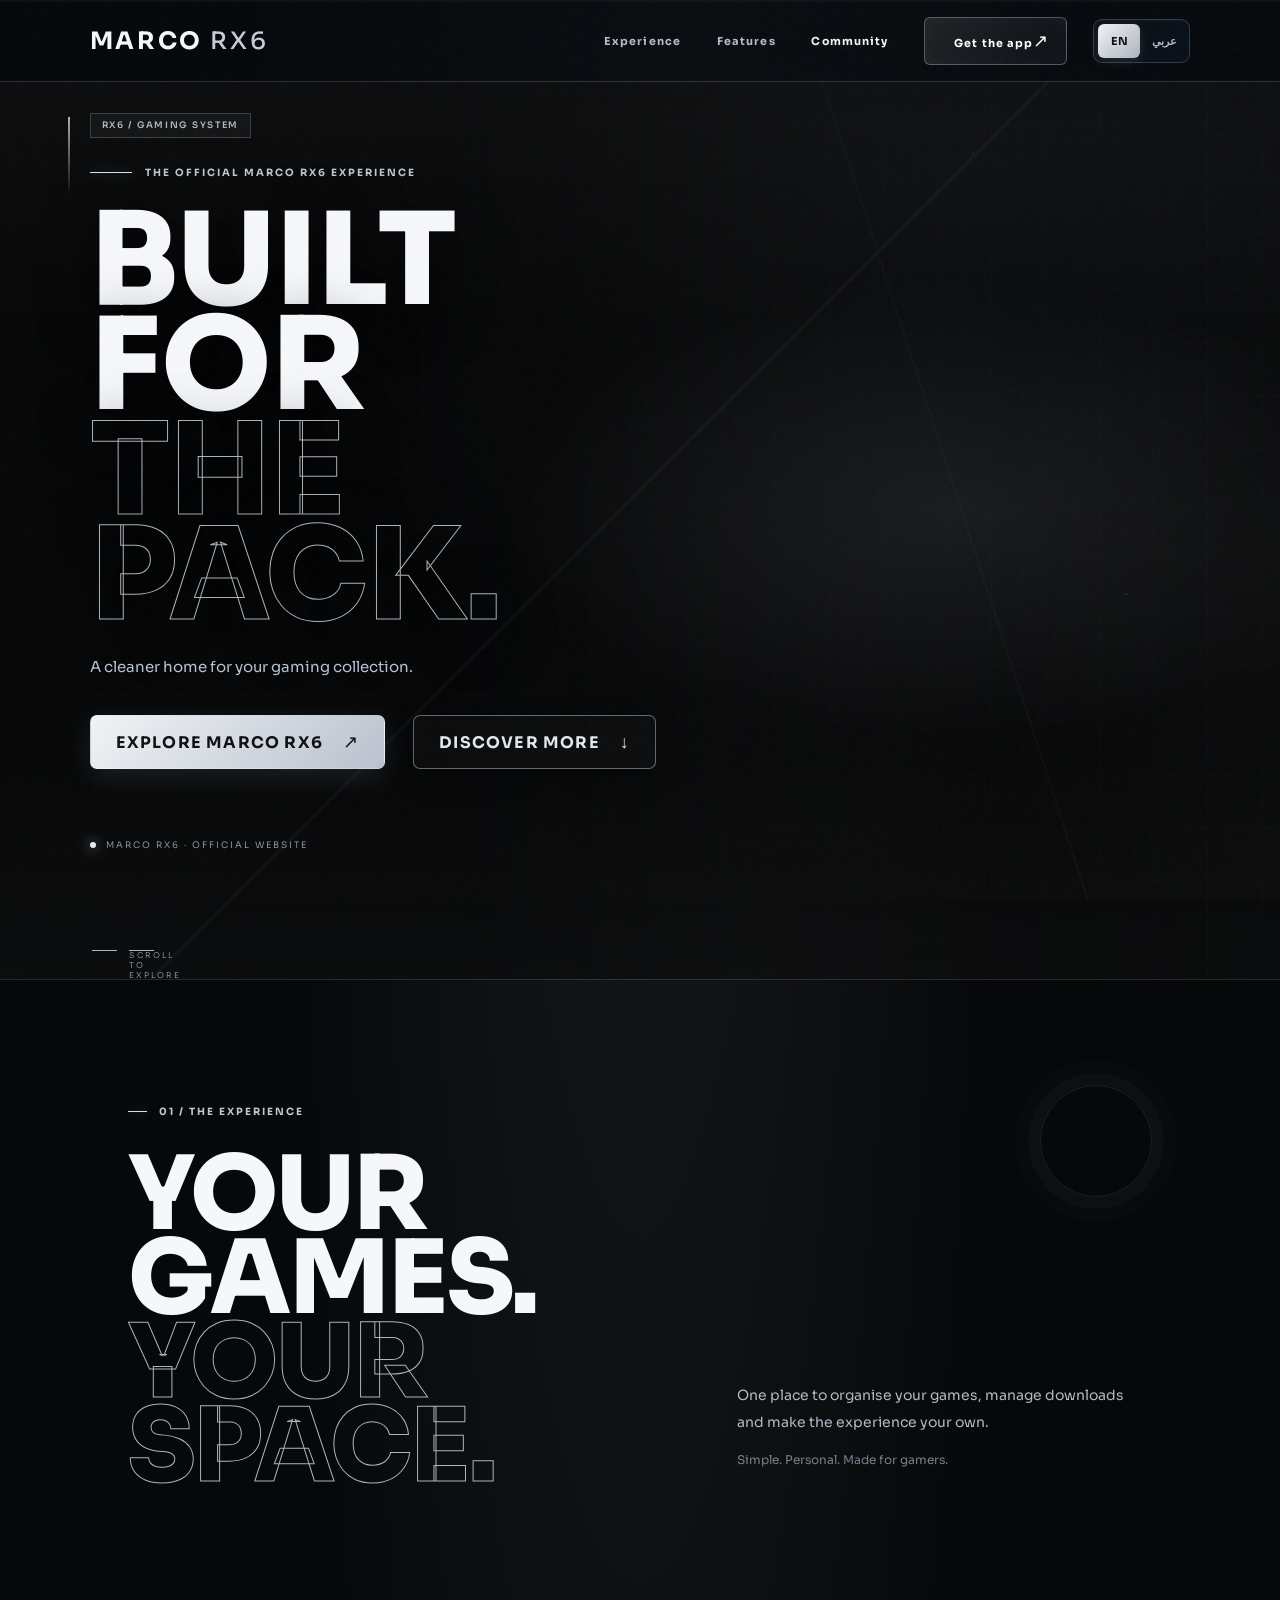
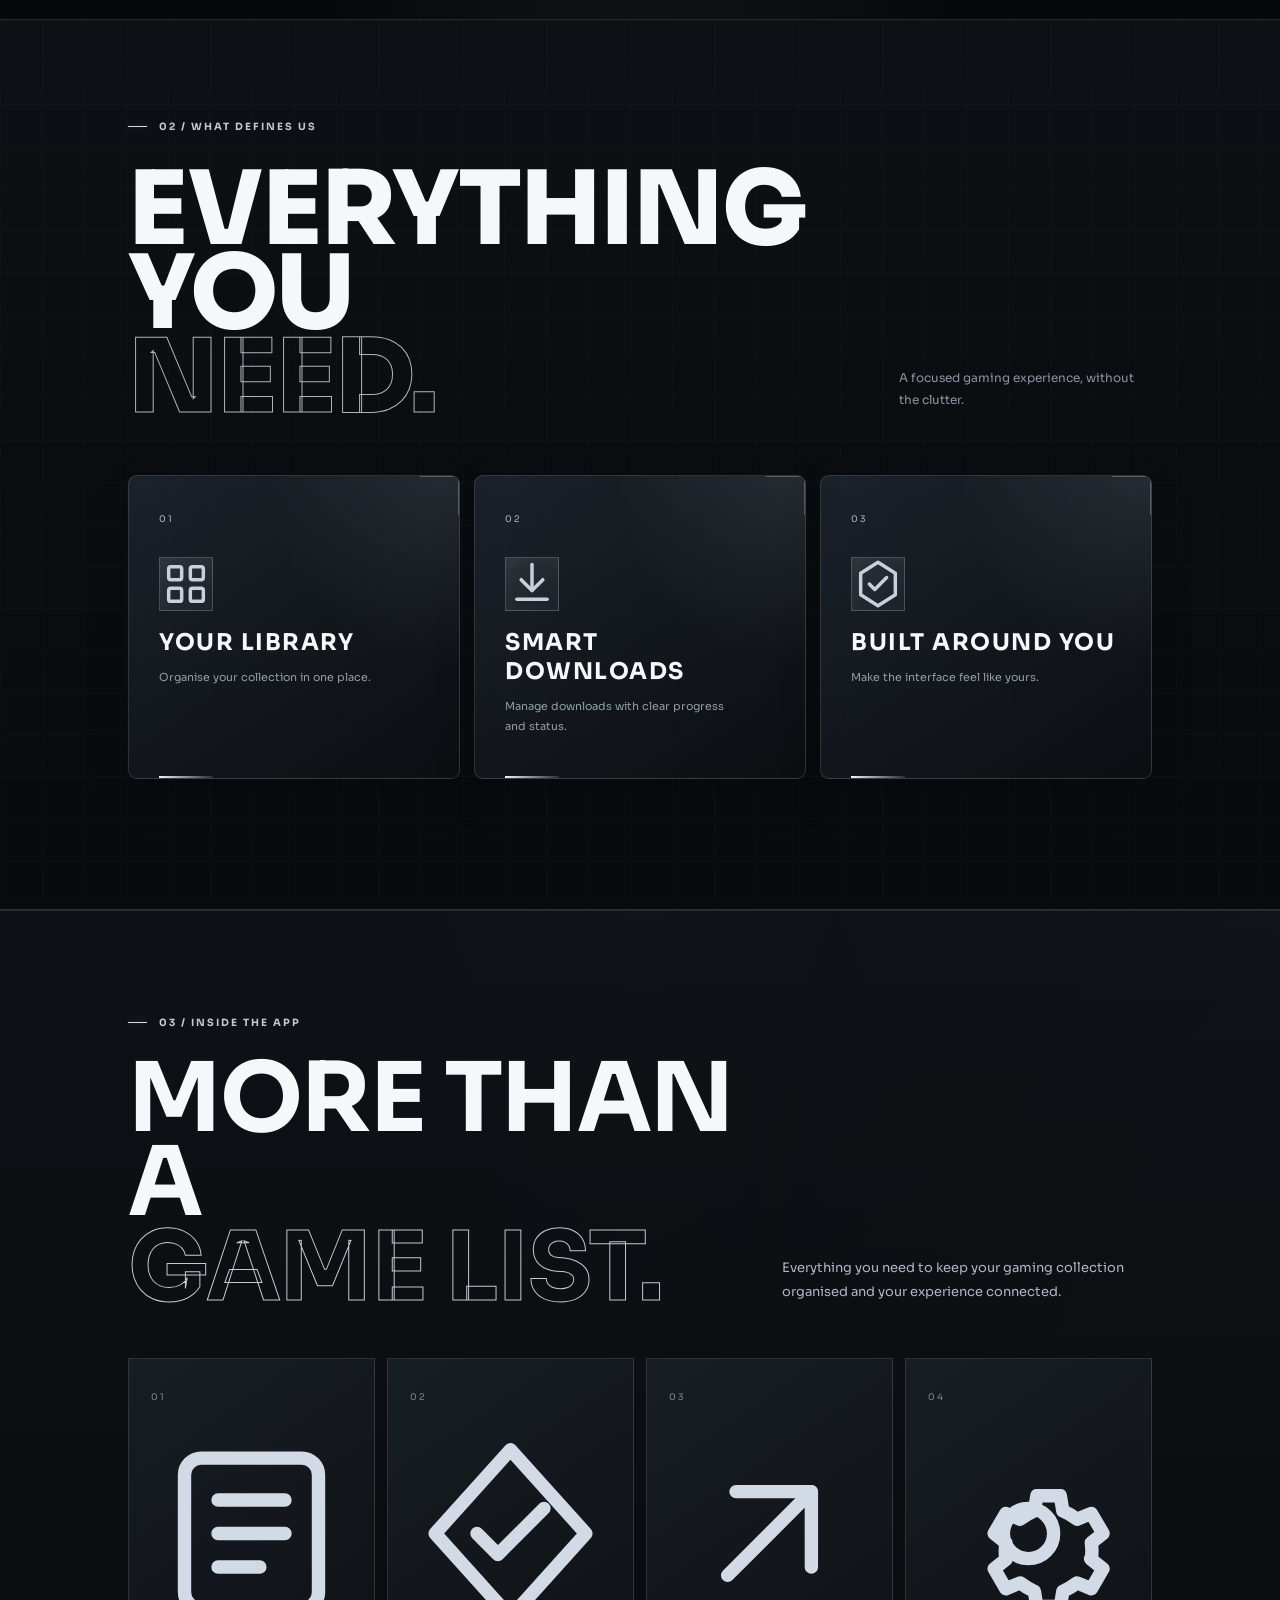
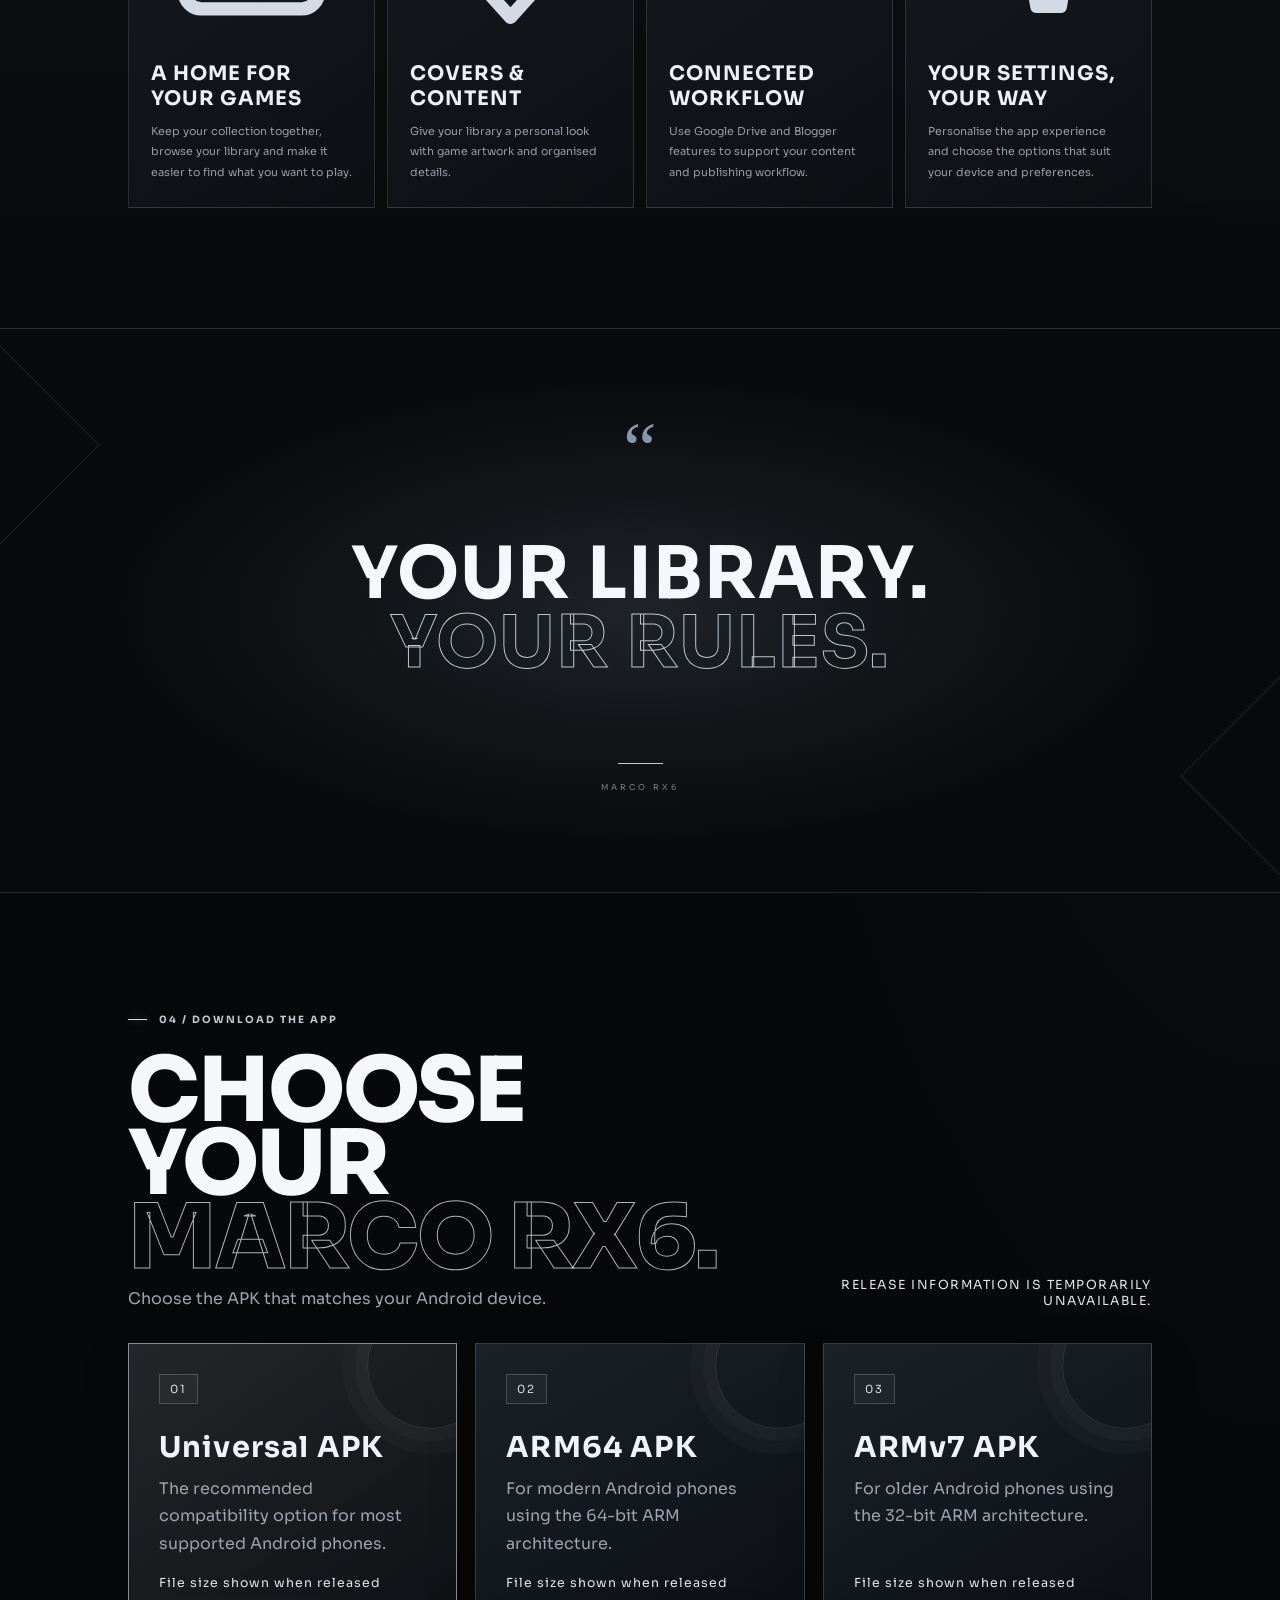
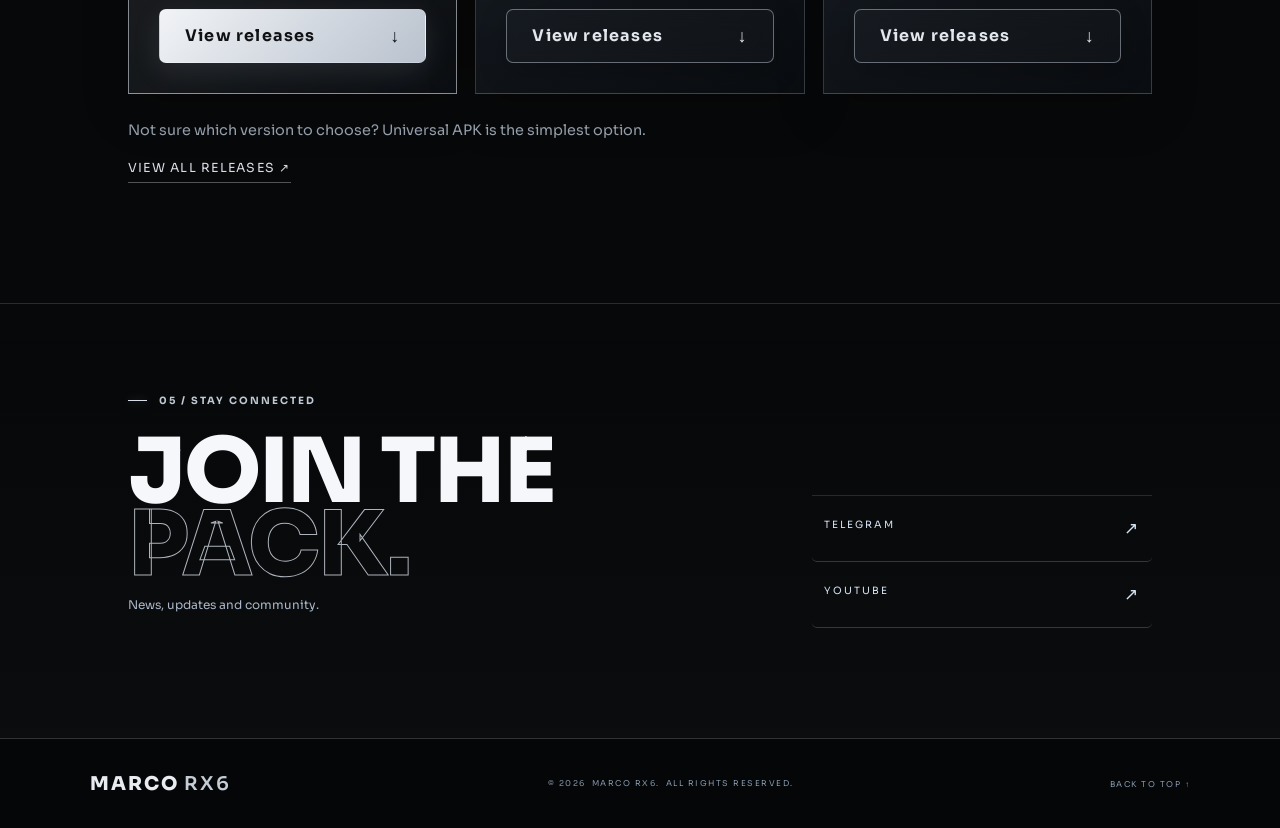
==== index.html @ cd7b0d6e "Replace decorative glyphs with consistent SVG icons and refresh language script" ====
<!doctype html>
<html lang="en" dir="ltr">
<head>
  <meta charset="utf-8">
  <meta name="viewport" content="width=device-width, initial-scale=1">
  <meta name="theme-color" content="#080b10">
  <meta name="description" content="MARCO RX6 — a gaming library experience built for the pack. Discover the platform, follow updates and join our community.">
  <meta property="og:title" content="MARCO RX6 — Built for the Pack">
  <meta property="og:description" content="A new gaming library experience. Stay close to the next release.">
  <meta property="og:type" content="website">
  <title>MARCO RX6 — Built for the Pack</title>
  <link rel="preconnect" href="https://fonts.googleapis.com">
  <link rel="preconnect" href="https://fonts.gstatic.com" crossorigin>
  <link href="https://fonts.googleapis.com/css2?family=IBM+Plex+Sans+Arabic:wght@400;500;600;700&family=Sora:wght@400;500;600;700;800&display=swap" rel="stylesheet">
  <link rel="stylesheet" href="styles.css?v=20261117-18">
  <script src="script.js?v=20261117-13" defer></script>
</head>
<body>
  <div class="scroll-progress" aria-hidden="true"><span id="scroll-progress-fill"></span></div>
  <div class="grain" aria-hidden="true"></div>
  <header class="site-header">
    <a class="brand" href="#home" aria-label="MARCO RX6 home">
      <span class="brand-type">MARCO <b>RX6</b></span>
    </a>
    <div class="header-actions">
      <button class="menu-toggle" type="button" aria-label="Open navigation" aria-expanded="false"><span></span><span></span></button>
      <nav class="main-nav" aria-label="Main navigation" data-i18n-aria="navLabel">
        <a href="#experience" data-i18n="navExperience">Experience</a>
        <a href="#features" data-i18n="navFeatures">Features</a>
        <a href="#community" data-i18n="navCommunity">Community</a>
        <a class="nav-cta" href="#download"><span data-i18n="navGetApp">Get the app</span><b aria-hidden="true">↗</b></a>
      </nav>
      <div class="language-switch" role="group" aria-label="Language" data-i18n-aria="languageLabel">
        <button type="button" class="language-button is-active" data-language="en" aria-pressed="true">EN</button>
        <button type="button" class="language-button" data-language="ar" aria-pressed="false">عربي</button>
      </div>
    </div>
  </header>
  <main>
    <section class="hero" id="home">
      <div class="hero-orbit orbit-one"></div><div class="hero-orbit orbit-two"></div>
      <div class="hero-copy">
        <p class="eyebrow"><span class="eyebrow-line"></span><span data-i18n="eyebrow">THE OFFICIAL MARCO RX6 EXPERIENCE</span></p>
        <h1 data-i18n="heroTitle" data-i18n-html="true">BUILT FOR<br><span>THE PACK.</span></h1>
        <p class="hero-description" data-i18n="heroDescription">A cleaner home for your gaming collection.</p>
        <div class="hero-actions">
          <a class="button button-light" href="#download"><span data-i18n="heroButton">EXPLORE MARCO RX6</span><b aria-hidden="true">↗</b></a>
          <a class="button button-outline" href="#experience"><span data-i18n="discoverButton">DISCOVER MORE</span><b aria-hidden="true">↓</b></a>
        </div>
        <div class="hero-footnote"><span class="status-dot"></span><span data-i18n="officialLabel">MARCO RX6 · OFFICIAL WEBSITE</span></div>
      </div>
      <a class="scroll-cue" href="#experience"><span></span><span data-i18n="scrollCue">SCROLL TO EXPLORE</span></a>
    </section>
    <section class="intro section-wrap" id="experience">
      <div class="section-kicker" data-i18n="experienceKicker">01 / THE EXPERIENCE</div>
      <div class="intro-grid">
        <h2 data-i18n="experienceTitle" data-i18n-html="true">YOUR GAMES.<br><span>YOUR SPACE.</span></h2>
        <div class="intro-text"><p data-i18n="experienceText">One place to organise your games, manage downloads and make the experience your own.</p><p class="muted" data-i18n="experienceSubtext">Simple. Personal. Made for gamers.</p></div>
      </div>
    </section>
    <section class="features section-wrap" id="features">
      <div class="section-heading"><div><div class="section-kicker" data-i18n="featuresKicker">02 / WHAT DEFINES US</div><h2 data-i18n="featuresTitle" data-i18n-html="true">EVERYTHING YOU<br><span>NEED.</span></h2></div><p data-i18n="featuresIntro">A focused gaming experience, without the clutter.</p></div>
      <div class="feature-grid">
        <article class="feature-card"><span class="feature-number">01</span><div class="feature-icon"><svg viewBox="0 0 24 24" aria-hidden="true" focusable="false" class="site-icon" fill="none" stroke="currentColor" stroke-width="1.6" stroke-linecap="round" stroke-linejoin="round"><rect x="4" y="4" width="6" height="6" rx="1"/><rect x="14" y="4" width="6" height="6" rx="1"/><rect x="4" y="14" width="6" height="6" rx="1"/><rect x="14" y="14" width="6" height="6" rx="1"/></svg></div><h3 data-i18n="featureLibraryTitle">YOUR LIBRARY</h3><p data-i18n="featureLibraryText">Organise your collection in one place.</p><span class="card-rule"></span></article>
        <article class="feature-card"><span class="feature-number">02</span><div class="feature-icon"><svg viewBox="0 0 24 24" aria-hidden="true" focusable="false" class="site-icon" fill="none" stroke="currentColor" stroke-width="1.6" stroke-linecap="round" stroke-linejoin="round"><path d="M12 3v12"/><path d="m7 10 5 5 5-5"/><path d="M5 19h14"/></svg></div><h3 data-i18n="featureDownloadsTitle">SMART DOWNLOADS</h3><p data-i18n="featureDownloadsText">Manage downloads with clear progress and status.</p><span class="card-rule"></span></article>
        <article class="feature-card"><span class="feature-number">03</span><div class="feature-icon"><svg viewBox="0 0 24 24" aria-hidden="true" focusable="false" class="site-icon" fill="none" stroke="currentColor" stroke-width="1.6" stroke-linecap="round" stroke-linejoin="round"><path d="M12 2 20 7v10l-8 5-8-5V7l8-5Z"/><path d="m8 12 2.5 2.5L16 9"/></svg></div><h3 data-i18n="featurePersonalTitle">BUILT AROUND YOU</h3><p data-i18n="featurePersonalText">Make the interface feel like yours.</p><span class="card-rule"></span></article>
      </div>
    </section>
    <section class="details section-wrap" id="details">
      <div class="section-kicker" data-i18n="detailsKicker">03 / INSIDE THE APP</div>
      <div class="details-heading">
        <h2 data-i18n="detailsTitle" data-i18n-html="true">MORE THAN A<br><span>GAME LIST.</span></h2>
        <p data-i18n="detailsIntro">Everything you need to keep your gaming collection organised and your experience connected.</p>
      </div>
      <div class="details-grid">
        <article class="detail-card"><span class="detail-index">01</span><div class="detail-symbol"><svg viewBox="0 0 24 24" aria-hidden="true" focusable="false" class="site-icon" fill="none" stroke="currentColor" stroke-width="1.6" stroke-linecap="round" stroke-linejoin="round"><rect x="4" y="3" width="16" height="18" rx="2"/><path d="M8 8h8M8 12h8M8 16h5"/></svg></div><h3 data-i18n="detailLibraryTitle">A HOME FOR YOUR GAMES</h3><p data-i18n="detailLibraryText">Keep your collection together, browse your library and make it easier to find what you want to play.</p></article>
        <article class="detail-card"><span class="detail-index">02</span><div class="detail-symbol"><svg viewBox="0 0 24 24" aria-hidden="true" focusable="false" class="site-icon" fill="none" stroke="currentColor" stroke-width="1.6" stroke-linecap="round" stroke-linejoin="round"><path d="m12 2 9 10-9 10L3 12 12 2Z"/><path d="m8 12 2.5 2.5L16 9"/></svg></div><h3 data-i18n="detailCoversTitle">COVERS &amp; CONTENT</h3><p data-i18n="detailCoversText">Give your library a personal look with game artwork and organised details.</p></article>
        <article class="detail-card"><span class="detail-index">03</span><div class="detail-symbol"><svg viewBox="0 0 24 24" aria-hidden="true" focusable="false" class="site-icon" fill="none" stroke="currentColor" stroke-width="1.6" stroke-linecap="round" stroke-linejoin="round"><path d="M7 17 17 7"/><path d="M8 7h9v9"/></svg></div><h3 data-i18n="detailConnectTitle">CONNECTED WORKFLOW</h3><p data-i18n="detailConnectText">Use Google Drive and Blogger features to support your content and publishing workflow.</p></article>
        <article class="detail-card"><span class="detail-index">04</span><div class="detail-symbol"><svg viewBox="0 0 24 24" aria-hidden="true" focusable="false" class="site-icon" fill="none" stroke="currentColor" stroke-width="1.6" stroke-linecap="round" stroke-linejoin="round"><circle cx="12" cy="12" r="3"/><path d="m19.4 15 .1.1 1.4 1.1-1.4 2.4-1.7-.7a8 8 0 0 1-1.7 1l-.3 1.8h-2.8l-.3-1.8a8 8 0 0 1-1.7-1l-1.7.7-1.4-2.4 1.4-1.1a7 7 0 0 1 0-2l-1.4-1.1 1.4-2.4 1.7.7a8 8 0 0 1 1.7-1l.3-1.8h2.8l.3 1.8a8 8 0 0 1 1.7 1l1.7-.7 1.4 2.4-1.4 1.1a7 7 0 0 1 0 2Z"/></svg></div><h3 data-i18n="detailControlTitle">YOUR SETTINGS, YOUR WAY</h3><p data-i18n="detailControlText">Personalise the app experience and choose the options that suit your device and preferences.</p></article>
      </div>
    </section>
    <section class="manifesto">
      <div class="manifesto-mark">“</div><p data-i18n="manifesto" data-i18n-html="true">YOUR LIBRARY.<br><span>YOUR RULES.</span></p><div class="manifesto-line"></div><span class="manifesto-label">MARCO RX6</span>
    </section>
    <section class="download section-wrap" id="download">
      <div class="section-kicker" data-i18n="downloadKicker">03 / GET THE APP</div>
      <div class="download-heading">
        <div><h2 data-i18n="downloadTitle" data-i18n-html="true">CHOOSE YOUR<br><span>MARCO RX6.</span></h2>
        <p data-i18n="downloadText">Choose the APK that matches your Android device.</p></div>
        <div class="download-release-meta" id="release-meta" aria-live="polite" data-i18n="downloadLoading">Checking the latest release…</div>
      </div>
      <div class="download-grid" id="download-options" aria-live="polite">
        <article class="download-card"><span class="download-card-tag">01</span><h3>Universal APK</h3><p data-i18n="universalDescription">The recommended compatibility option for most supported Android phones.</p><span class="download-size" data-i18n="downloadLoading">Loading…</span><a class="button button-light download-link is-disabled" href="#download" aria-disabled="true"><span data-i18n="downloadUnavailable">Preparing download</span><b>↓</b></a></article>
        <article class="download-card"><span class="download-card-tag">02</span><h3>ARM64 APK</h3><p data-i18n="arm64Description">For modern Android phones using the 64-bit ARM architecture.</p><span class="download-size" data-i18n="downloadLoading">Loading…</span><a class="button button-outline download-link is-disabled" href="#download" aria-disabled="true"><span data-i18n="downloadUnavailable">Preparing download</span><b>↓</b></a></article>
        <article class="download-card"><span class="download-card-tag">03</span><h3>ARMv7 APK</h3><p data-i18n="arm32Description">For older Android phones using the 32-bit ARM architecture.</p><span class="download-size" data-i18n="downloadLoading">Loading…</span><a class="button button-outline download-link is-disabled" href="#download" aria-disabled="true"><span data-i18n="downloadUnavailable">Preparing download</span><b>↓</b></a></article>
      </div>
      <p class="download-help" data-i18n="downloadHelp">Not sure which version to choose? Universal APK is the simplest option.</p>
      <a class="download-release-link" id="release-page-link" href="https://github.com/XPANGWAN/Marco-RX6/releases" target="_blank" rel="noopener noreferrer" data-i18n="allReleases">View all releases ↗</a>
    </section>
    <section class="community section-wrap" id="community">
      <div class="section-kicker" data-i18n="communityKicker">04 / STAY CONNECTED</div>
      <div class="community-row"><div><h2 data-i18n="communityTitle" data-i18n-html="true">JOIN THE<br><span>PACK.</span></h2><p data-i18n="communityText">News, updates and community.</p></div><div class="social-links"><a href="https://t.me/MARCO_RX1" target="_blank" rel="noopener noreferrer"><span data-i18n="telegram">TELEGRAM</span><b>↗</b></a><a href="https://youtube.com/@marco_rx7?si=udXm_y-QFIZIzZ6a" target="_blank" rel="noopener noreferrer"><span data-i18n="youtube">YOUTUBE</span><b>↗</b></a></div></div>
    </section>
  </main>
  <footer class="site-footer"><a class="footer-wordmark" href="#home" aria-label="MARCO RX6">MARCO <b>RX6</b></a><span class="footer-copyright"><bdi class="footer-year">© <span id="year"></span></bdi><bdi class="footer-copyright-brand">MARCO RX6.</bdi><span class="footer-rights" data-i18n="rights">ALL RIGHTS RESERVED.</span></span><a href="#home" class="back-top" data-i18n="backTop">BACK TO TOP ↑</a></footer>
  <a class="floating-top" href="#home" aria-label="Back to top" data-i18n-aria="backTopLabel"><span aria-hidden="true">↑</span></a>
</body>
</html>
---- styles.css ----
:root{--bg:#090a0c;--panel:#101318;--panel2:#151a20;--silver:#d9dee6;--muted:#929ba7;--line:rgba(205,214,226,.16);--white:#f4f6f8;--blue:#a9c5e8}*{box-sizing:border-box}html{scroll-behavior:smooth;scroll-padding-top:88px}body{margin:0;background:var(--bg);color:var(--white);font-family:"DM Sans",Arial,sans-serif;overflow-x:hidden}body:before{content:"";position:fixed;inset:0;pointer-events:none;background:radial-gradient(ellipse at 75% 18%,rgba(115,139,168,.11),transparent 36%),linear-gradient(115deg,transparent 60%,rgba(255,255,255,.018));z-index:-1}.grain{position:fixed;inset:0;z-index:10;pointer-events:none;opacity:.035;background-image:url("data:image/svg+xml,%3Csvg viewBox='0 0 180 180' xmlns='http://www.w3.org/2000/svg'%3E%3Cfilter id='n'%3E%3CfeTurbulence type='fractalNoise' baseFrequency='.9' numOctaves='3' stitchTiles='stitch'/%3E%3C/filter%3E%3Crect width='100%25' height='100%25' filter='url(%23n)' opacity='.5'/%3E%3C/svg%3E")}.site-header{height:86px;padding:0 7.2%;display:flex;align-items:center;justify-content:space-between;border-bottom:1px solid var(--line);position:relative;z-index:20;background:rgba(9,10,12,.82);backdrop-filter:blur(18px)}.brand{display:flex;align-items:center;gap:12px;color:var(--white);text-decoration:none}.brand-mark{width:34px;height:38px;display:grid;place-items:center}.brand-mark svg{width:100%;height:100%;fill:none;stroke:#dce2eb;stroke-width:2.4;stroke-linejoin:round;stroke-linecap:round}.brand-type{font-family:"Barlow Condensed",sans-serif;font-size:24px;font-weight:700;letter-spacing:2px}.brand-type b{color:#8e9baa;font-weight:500}.main-nav{display:flex;align-items:center;gap:38px}.main-nav a,.text-link{font-size:10px;font-weight:700;letter-spacing:1.5px;text-decoration:none;color:#b5bdc8;transition:color .2s}.main-nav a:hover,.text-link:hover{color:white}.main-nav .nav-cta{padding:13px 17px;border:1px solid #697583;color:white}.nav-cta span{padding-left:12px}.menu-toggle{display:none;background:none;border:0}.hero{min-height:690px;height:calc(100svh - 86px);max-height:900px;position:relative;display:flex;align-items:center;padding:55px 7.2%;overflow:hidden;border-bottom:1px solid var(--line)}.hero:after{content:"";position:absolute;inset:0;background:linear-gradient(90deg,#090a0c 0%,rgba(9,10,12,.95) 37%,rgba(9,10,12,.1) 100%);pointer-events:none}.hero-copy{position:relative;z-index:3;width:57%;max-width:700px}.eyebrow,.section-kicker{font-size:10px;letter-spacing:2.7px;font-weight:700;color:#aab4c1}.eyebrow{display:flex;align-items:center;gap:13px}.eyebrow-line{width:30px;height:1px;background:#d7dee8}.hero h1,.intro h2,.section-heading h2,.download h2,.community h2{font-family:"Barlow Condensed",Impact,sans-serif;font-size:clamp(76px,10.5vw,150px);line-height:.82;letter-spacing:-2px;margin:30px 0 24px;font-weight:800}.hero h1 span,.intro h2 span,.section-heading h2 span,.download h2 span,.community h2 span{color:transparent;-webkit-text-stroke:1px #c2cad5}.hero-description{color:#aeb6c1;font-size:14px;line-height:1.9}.hero-actions{display:flex;align-items:center;gap:28px;margin-top:34px}.button{min-height:50px;padding:0 22px;display:inline-flex;align-items:center;gap:24px;text-decoration:none;font-size:10px;letter-spacing:1.4px;font-weight:700;transition:transform .2s,background .2s}.button:hover{transform:translateY(-3px)}.button-light{background:#e6eaf0;color:#101318}.button-light:hover{background:white}.button span{font-size:16px}.text-link{font-size:9px}.text-link span{padding-left:8px}.hero-footnote{margin-top:70px;font-size:9px;letter-spacing:2px;color:#87919e;display:flex;align-items:center;gap:10px}.status-dot{width:6px;height:6px;border-radius:50%;background:#9db8d8;box-shadow:0 0 12px #9db8d8;display:inline-block}.wolf-stage{position:absolute;right:3%;top:50%;transform:translateY(-50%);width:min(53vw,690px);height:85%;display:grid;place-items:center;z-index:2}.wolf-ring{position:absolute;width:74%;aspect-ratio:1;border:1px solid rgba(194,207,225,.16);border-radius:50%;box-shadow:0 0 90px rgba(122,151,184,.09),inset 0 0 80px rgba(122,151,184,.04)}.wolf-ring:before,.wolf-ring:after{content:"";position:absolute;border:1px solid rgba(194,207,225,.1);border-radius:50%;inset:9%}.wolf-ring:after{inset:-8%;border-style:dashed;opacity:.45}.wolf-art{width:80%;height:95%;filter:drop-shadow(0 24px 42px rgba(0,0,0,.65));animation:float 7s ease-in-out infinite}.wolf-caption{position:absolute;bottom:2%;font-size:8px;letter-spacing:3px;color:#8894a3}.wolf-caption i{font-style:normal;color:#dce2eb;padding:0 8px}.scroll-cue{position:absolute;z-index:4;bottom:28px;left:7.2%;font-size:8px;letter-spacing:2px;color:#7f8995;text-decoration:none;display:flex;align-items:center;gap:12px}.scroll-cue span{width:25px;height:1px;background:#aeb8c5}.section-wrap{padding-left:10%;padding-right:10%}.intro{padding-top:125px;padding-bottom:130px}.intro-grid{display:grid;grid-template-columns:1.1fr .9fr;gap:10%;align-items:end}.intro h2,.section-heading h2,.download h2,.community h2{font-size:clamp(60px,8vw,105px);margin:35px 0 0}.intro-text{max-width:430px;padding-bottom:5px}.intro-text p,.download-panel>p,.community-row>div>p{font-size:14px;line-height:1.9;color:#b1bac5}.intro-text .muted{color:#77818e;font-size:12px}.features{padding-top:100px;padding-bottom:130px;background:linear-gradient(180deg,#0d1014,#0a0c0f);border-top:1px solid var(--line);border-bottom:1px solid var(--line)}.section-heading{display:flex;justify-content:space-between;align-items:end;margin-bottom:55px}.section-heading>p{font-size:12px;line-height:1.9;color:#8994a2;margin-bottom:8px}.feature-grid{display:grid;grid-template-columns:repeat(3,1fr);gap:14px}.feature-card{position:relative;min-height:270px;padding:30px;background:linear-gradient(145deg,rgba(31,38,47,.72),rgba(15,18,23,.65));border:1px solid var(--line);transition:transform .25s,border-color .25s}.feature-card:hover{transform:translateY(-6px);border-color:rgba(205,218,235,.42)}.feature-number{font-size:9px;letter-spacing:2px;color:#768291}.feature-icon{font-size:27px;color:#c7d0dc;margin-top:30px}.feature-card h3{font-family:"Barlow Condensed",sans-serif;font-size:23px;letter-spacing:1.5px;margin:17px 0 8px}.feature-card p{font-size:11px;line-height:1.8;color:#929daa;max-width:240px}.card-rule{position:absolute;bottom:0;left:30px;width:38px;height:2px;background:#aab8c9}.manifesto{min-height:440px;padding:100px 20px;display:flex;flex-direction:column;align-items:center;justify-content:center;text-align:center;background:radial-gradient(ellipse at center,rgba(116,137,162,.12),transparent 58%),#090a0c;border-bottom:1px solid var(--line)}.manifesto-mark{font-family:Georgia,serif;font-size:75px;line-height:.5;color:#8796a8}.manifesto p{font-family:"Barlow Condensed",sans-serif;font-size:clamp(37px,6vw,72px);line-height:.96;letter-spacing:1px;font-weight:700}.manifesto p span{color:transparent;-webkit-text-stroke:1px #bdc7d4}.manifesto-line{width:45px;height:1px;background:#aeb9c7;margin:14px 0 18px}.manifesto-label{font-size:8px;letter-spacing:3px;color:#788493}.download{padding-top:120px;padding-bottom:120px}.download-panel{position:relative;overflow:hidden;padding:75px 8%;border:1px solid rgba(206,218,233,.2);background:radial-gradient(ellipse at 92% 45%,rgba(135,157,184,.17),transparent 38%),linear-gradient(120deg,#151a20,#0c0f13)}.download-wolf{position:absolute;right:7%;top:50px;font-family:"Barlow Condensed",sans-serif;font-size:clamp(45px,8vw,100px);font-weight:800;letter-spacing:5px;color:rgba(226,232,240,.055);pointer-events:none}.download-wolf span{color:rgba(226,232,240,.12)}.download h2{font-size:clamp(55px,7vw,90px);margin:28px 0 20px}.download-panel>p{max-width:460px;margin-bottom:26px}.download-note{margin-top:24px;font-size:8px;letter-spacing:2px;color:#8793a1;display:flex;align-items:center;gap:10px}.community{padding-top:80px;padding-bottom:100px;border-top:1px solid var(--line)}.community-row{display:flex;justify-content:space-between;align-items:end}.community h2{font-size:clamp(60px,8vw,100px);margin:28px 0 12px}.community-row>div>p{font-size:12px}.social-links{width:min(340px,40%);border-top:1px solid var(--line)}.social-links a{display:flex;justify-content:space-between;padding:20px 2px;border-bottom:1px solid var(--line);color:#c8d0db;text-decoration:none;font-size:10px;letter-spacing:2px;transition:padding .2s,color .2s}.social-links a:hover{padding-left:12px;color:white}.social-links b{font-size:17px;font-weight:400}.site-footer{min-height:90px;border-top:1px solid var(--line);padding:20px 7.2%;display:flex;align-items:center;justify-content:space-between;gap:20px}.footer-brand .brand-mark{width:27px;height:30px}.footer-brand .brand-type{font-size:19px}.site-footer>span,.back-top{font-size:8px;letter-spacing:1.5px;color:#798492}.back-top{text-decoration:none}.reveal{opacity:0;transform:translateY(22px);transition:opacity .7s,transform .7s}.reveal.visible{opacity:1;transform:none}@keyframes float{0%,100%{transform:translateY(0)}50%{transform:translateY(-13px)}}@media(max-width:850px){.site-header{height:72px;padding:0 6%}.main-nav{gap:19px}.main-nav a{font-size:9px}.hero{height:auto;min-height:760px;padding:90px 7% 75px;align-items:flex-start}.hero-copy{width:100%;max-width:600px}.hero h1{font-size:clamp(78px,15vw,125px)}.wolf-stage{width:70vw;height:55%;right:-5%;top:58%;opacity:.45}.hero:after{background:linear-gradient(90deg,#090a0c 0%,rgba(9,10,12,.9) 52%,rgba(9,10,12,.28))}.hero-footnote{margin-top:55px}.section-wrap{padding-left:7%;padding-right:7%}.intro-grid{gap:5%}.feature-card{padding:23px;min-height:290px}.feature-card p{font-size:10px}}@media(max-width:600px){.site-header{height:68px}.brand-type{font-size:21px}.menu-toggle{display:flex;flex-direction:column;gap:6px;padding:12px}.menu-toggle span{width:23px;height:1px;background:#e3e8ef;transition:transform .2s}.main-nav{display:none;position:absolute;top:68px;left:0;right:0;padding:22px 7% 28px;background:rgba(10,12,15,.98);border-bottom:1px solid var(--line);flex-direction:column;align-items:stretch;gap:0}.main-nav.open{display:flex}.main-nav a{padding:15px 0;border-bottom:1px solid var(--line);font-size:10px}.main-nav .nav-cta{margin-top:12px;padding:15px}.hero{min-height:720px;padding-top:82px}.hero-copy{z-index:4}.eyebrow{font-size:8px;letter-spacing:2px}.hero h1{font-size:clamp(73px,19vw,112px);margin-top:28px}.hero-description{font-size:12px}.hero-actions{align-items:flex-start;flex-direction:column;gap:22px}.button{min-height:48px}.wolf-stage{width:100vw;height:48%;right:-19%;top:67%;opacity:.32}.wolf-caption{display:none}.hero-footnote{margin-top:48px;font-size:8px}.scroll-cue{bottom:20px}.intro{padding-top:85px;padding-bottom:90px}.intro-grid{grid-template-columns:1fr;gap:28px}.intro h2,.section-heading h2{font-size:clamp(57px,15vw,82px)}.intro-text p{font-size:12px}.features{padding-top:80px;padding-bottom:85px}.section-heading{display:block;margin-bottom:35px}.section-heading>p{margin-top:20px}.feature-grid{grid-template-columns:1fr;gap:10px}.feature-card{min-height:225px;padding:25px}.feature-icon{margin-top:20px}.feature-card p{font-size:11px}.manifesto{min-height:360px}.manifesto p{font-size:clamp(37px,10vw,54px)}.download{padding-top:80px;padding-bottom:80px}.download-panel{padding:48px 7%}.download-wolf{top:25px;right:5%;font-size:50px}.download h2{font-size:clamp(51px,13vw,72px)}.download-panel>p{font-size:12px}.community{padding-top:65px;padding-bottom:75px}.community-row{display:block}.community h2{font-size:clamp(60px,16vw,84px)}.social-links{width:100%;margin-top:35px}.site-footer{padding:25px 7%;flex-wrap:wrap}.site-footer>span{order:3;width:100%;font-size:7px}.back-top{font-size:7px}}@media(prefers-reduced-motion:reduce){*,*:before,*:after{scroll-behavior:auto!important;animation-duration:.01ms!important;animation-iteration-count:1!important;transition-duration:.01ms!important}}

/* Minimal bilingual controls and Arabic layout */
.header-actions{display:flex;align-items:center;gap:22px}
.language-switch{display:flex;align-items:center;gap:4px;padding:4px;border:1px solid var(--line);background:rgba(255,255,255,.025)}
.language-button{min-width:34px;height:29px;padding:0 8px;border:0;background:transparent;color:#9da8b6;font:700 10px "DM Sans",Arial,sans-serif;cursor:pointer;transition:background .2s,color .2s}
.language-button.is-active{background:#e6eaf0;color:#101318}
html[lang="ar"] body{font-family:"Noto Sans Arabic","Noto Naskh Arabic","DM Sans",Arial,sans-serif}
html[lang="ar"] .brand-type,html[lang="ar"] .hero h1,html[lang="ar"] .community h2{font-family:"Noto Sans Arabic","Noto Naskh Arabic",sans-serif;letter-spacing:0}
html[dir="rtl"] .hero-copy{text-align:right}
html[dir="rtl"] .eyebrow,html[dir="rtl"] .hero-footnote{flex-direction:row-reverse}
html[dir="rtl"] .hero-actions{flex-direction:row-reverse;justify-content:flex-start}
html[dir="rtl"] .wolf-stage{right:auto;left:3%}
html[dir="rtl"] .hero:after{background:linear-gradient(270deg,#090a0c 0%,rgba(9,10,12,.95) 37%,rgba(9,10,12,.1) 100%)}
html[dir="rtl"] .community-row{flex-direction:row-reverse;text-align:right}
html[dir="rtl"] .social-links a{flex-direction:row-reverse}
html[dir="rtl"] .site-footer{direction:rtl}
html[dir="rtl"] .back-top{text-align:left}
@media(max-width:850px){.header-actions{gap:12px}}
@media(max-width:600px){
  .header-actions{gap:8px}
  .language-switch{margin-inline-start:4px}
  html[dir="rtl"] .hero-actions{align-items:flex-start;flex-direction:column}
  html[dir="rtl"] .wolf-stage{right:auto;left:-19%}
  html[dir="rtl"] .community-row{text-align:right}
}

@media(max-width:600px){
  .main-nav{display:flex;position:static;padding:0;background:transparent;border:0;flex-direction:row;align-items:center;gap:8px}
  .main-nav a{display:none;padding:7px 0;border:0;font-size:8px}
  .main-nav .nav-cta{display:inline-flex;margin:0;padding:9px 10px;font-size:8px;white-space:nowrap}
  .header-actions{gap:7px}
  .language-switch{margin:0}
  .language-button{min-width:27px;height:27px;padding:0 6px}
}


/* MARCO RX6 — polished responsive visual system */
:root{
  --bg:#080b10;--panel:#101722;--panel2:#151f2c;--silver:#e4eaf2;
  --muted:#9ba9bb;--line:rgba(190,207,229,.15);--white:#f5f7fb;
  --blue:#8db9ed;--blue-bright:#b9d7ff;
}
body{background:radial-gradient(ellipse at 78% 28%,rgba(45,91,145,.18),transparent 38%),#080b10;color:var(--white)}
.site-header{height:78px;padding-inline:clamp(20px,7vw,110px);border-color:var(--line);background:rgba(7,10,15,.78)}
.brand-mark svg{stroke:var(--blue-bright)}
.brand-type b{color:var(--blue)}
.header-actions{display:flex;align-items:center;gap:26px}
.main-nav{gap:clamp(15px,2.8vw,38px)}
.main-nav a{font-size:11px;letter-spacing:1.1px}
.main-nav .nav-cta{border:1px solid rgba(141,185,237,.5);background:rgba(92,145,207,.08);padding:12px 17px}
.language-switch{display:flex;gap:3px;padding:4px;border:1px solid var(--line);border-radius:999px;background:rgba(255,255,255,.035)}
.language-button{min-width:36px;height:30px;border-radius:999px;color:#aab8ca;font-weight:700;cursor:pointer}
.language-button.is-active{background:var(--blue);color:#08111e}
.hero{min-height:min(780px,calc(100svh - 78px));height:auto;padding:clamp(80px,10vw,140px) clamp(22px,7vw,110px);border-color:var(--line)}
.hero:after{background:linear-gradient(90deg,#080b10 0%,rgba(8,11,16,.94) 34%,rgba(8,11,16,.18) 100%)}
.hero-copy{max-width:650px}
.eyebrow,.section-kicker{color:#a9c7ea;letter-spacing:2px}
.eyebrow-line{background:var(--blue)}
.hero h1{font-size:clamp(76px,10vw,142px);letter-spacing:-1px}
.hero h1 span,.community h2 span{ -webkit-text-stroke:1px var(--blue)}
.hero-description{font-size:15px;color:#b7c3d2}
.button-light{background:linear-gradient(135deg,#e9f2ff,#a9c9ef);color:#07111e;border-radius:3px;box-shadow:0 10px 32px rgba(73,131,197,.18)}
.text-link{color:#c3d4e9}
.wolf-ring{border-color:rgba(141,185,237,.22);box-shadow:0 0 100px rgba(67,126,192,.13),inset 0 0 80px rgba(67,126,192,.06)}
.wolf-caption{color:#a8bdd6;letter-spacing:2.2px}
.status-dot{background:var(--blue);box-shadow:0 0 13px var(--blue)}
.community{padding-top:90px;padding-bottom:110px}
.community h2{font-size:clamp(58px,7vw,92px)}
.community-row>div>p{color:#aab8c9}
.social-links{border-color:var(--line)}
.social-links a{color:#d5e2f2;border-color:var(--line);padding-block:22px}
.social-links a:hover{color:var(--blue-bright);padding-inline-start:10px}
.site-footer{border-color:var(--line);padding-inline:clamp(20px,7vw,110px)}
.site-footer>span,.back-top{color:#8798ad}
html[dir="rtl"] body{font-family:"Noto Sans Arabic","DM Sans",Arial,sans-serif}
html[dir="rtl"] .brand-type,html[dir="rtl"] h1,html[dir="rtl"] h2,html[dir="rtl"] .eyebrow,html[dir="rtl"] .section-kicker,html[dir="rtl"] .community-row>div>p{letter-spacing:0}
html[dir="rtl"] .hero-copy{text-align:right;margin-inline-start:auto}
html[dir="rtl"] .hero:after{background:linear-gradient(270deg,#080b10 0%,rgba(8,11,16,.94) 34%,rgba(8,11,16,.18) 100%)}
html[dir="rtl"] .wolf-stage{right:auto;left:3%}
html[dir="rtl"] .hero-actions{flex-direction:row-reverse}
html[dir="rtl"] .community-row{flex-direction:row-reverse}
html[dir="rtl"] .social-links a{flex-direction:row-reverse}
html[dir="rtl"] .site-footer{direction:rtl}
html[dir="rtl"] .back-top{margin-inline-start:auto}
@media(max-width:850px){
 .site-header{padding-inline:5%}
 .hero{min-height:680px;padding:90px 6% 80px}
 .hero-copy{width:70%}
 .wolf-stage{width:65vw;opacity:.58;right:-4%}
 html[dir="rtl"] .wolf-stage{right:auto;left:-4%}
 .header-actions{gap:12px}
}
@media(max-width:600px){
 .site-header{height:70px;padding-inline:18px}
 .brand{gap:8px}.brand-mark{width:29px;height:33px}.brand-type{font-size:20px}
 .header-actions{gap:8px}
 .main-nav{display:flex;position:static;padding:0;background:transparent;border:0;flex-direction:row;gap:0}
 .main-nav a{display:none}
 .main-nav .nav-cta{display:inline-flex;padding:9px 10px;margin:0;font-size:8px}
 .language-switch{padding:3px}
 .language-button{min-width:29px;height:27px;padding:0 5px;font-size:9px}
 .hero{min-height:690px;padding:76px 22px 70px}
 .hero-copy{width:100%;max-width:100%;z-index:4}
 .hero h1{font-size:clamp(68px,17vw,100px);line-height:.9;margin:26px 0 18px}
 .hero-description{font-size:13px;max-width:280px}
 .hero-actions{align-items:flex-start;flex-direction:column;gap:22px}
 .wolf-stage{width:105vw;height:48%;right:-24%;top:68%;opacity:.32}
 .wolf-caption{display:none}
 .hero-footnote{margin-top:45px;font-size:8px}
 .community{padding:68px 22px 78px}
 .community-row{display:block}
 .community h2{font-size:clamp(56px,15vw,78px)}
 .social-links{width:100%;margin-top:30px}
 .site-footer{padding:24px 22px;gap:14px}
 html[dir="rtl"] .hero-actions{align-items:flex-start;flex-direction:column}
 html[dir="rtl"] .wolf-stage{right:auto;left:-24%}
 html[dir="rtl"] .community-row{text-align:right}
}
@media(prefers-reduced-motion:no-preference){
 .button-light{transition:transform .25s,box-shadow .25s,background .25s}
 .button-light:hover{transform:translateY(-3px);box-shadow:0 15px 38px rgba(73,131,197,.28)}
 .wolf-art{animation:float 7s ease-in-out infinite}
}


/* Premium controls, restored full content and reliable mobile navigation */
:root{--blue:#83b7f2;--blue-bright:#c4ddff}
.button,.nav-cta,.language-button,.menu-toggle{cursor:pointer}
.button{min-height:54px;padding:0 25px;border-radius:7px;gap:20px;letter-spacing:1px;box-shadow:0 9px 28px rgba(0,0,0,.22)}
.button b,.nav-cta b{font-size:18px;font-weight:500;transition:transform .25s}
.button:hover b,.nav-cta:hover b{transform:translate(3px,-2px)}
.button-light{background:linear-gradient(135deg,#f5f8ff 0%,#a8cafa 100%);color:#07111e;border:1px solid rgba(255,255,255,.65);box-shadow:0 10px 34px rgba(74,139,211,.2)}
.button-light:hover{background:linear-gradient(135deg,#fff 0%,#c5ddff 100%);box-shadow:0 16px 42px rgba(74,139,211,.32)}
.button-outline{border:1px solid rgba(183,207,238,.35);color:#e5edf8;background:rgba(255,255,255,.035);backdrop-filter:blur(12px)}
.button-outline:hover{border-color:var(--blue);background:rgba(91,147,211,.13)}
.nav-cta{border-radius:6px!important;background:linear-gradient(135deg,rgba(111,164,224,.2),rgba(111,164,224,.06))!important;box-shadow:0 6px 22px rgba(49,100,159,.12);transition:all .25s}
.nav-cta:hover{border-color:var(--blue-bright)!important;background:rgba(101,157,218,.2)!important;transform:translateY(-2px)}
.language-switch{padding:4px;border-radius:9px;border-color:rgba(151,184,224,.25);background:rgba(12,19,29,.85);box-shadow:inset 0 1px 0 rgba(255,255,255,.04)}
.language-button{min-width:42px;height:34px;border-radius:6px;font-size:11px;transition:all .22s}
.language-button:hover{color:#fff;background:rgba(141,185,237,.13)}
.language-button.is-active{background:linear-gradient(135deg,#c6defc,#77a9e4);color:#081321;box-shadow:0 3px 12px rgba(93,151,216,.24)}
.menu-toggle{display:none;border:1px solid var(--line);border-radius:7px;background:rgba(255,255,255,.04);padding:10px}
.menu-toggle span{display:block;width:21px;height:2px;background:#e6edf7;border-radius:2px}
.intro,.features,.download,.community{scroll-margin-top:90px}
.feature-card{border-radius:9px;overflow:hidden}
.download-panel{border-radius:12px;box-shadow:0 22px 65px rgba(0,0,0,.22)}
.social-links a{transition:all .22s;border-radius:5px;padding-inline:12px}
.social-links a:hover{background:rgba(116,165,221,.08);padding-inline:18px}
html[dir="rtl"] body{font-family:"Noto Sans Arabic","DM Sans",Arial,sans-serif}
html[dir="rtl"] .hero-copy,html[dir="rtl"] .intro-grid,html[dir="rtl"] .section-heading,html[dir="rtl"] .download-panel,html[dir="rtl"] .community-row{text-align:right}
html[dir="rtl"] .eyebrow,html[dir="rtl"] .hero-footnote{flex-direction:row-reverse}
html[dir="rtl"] .hero-actions{flex-direction:row-reverse;justify-content:flex-start}
html[dir="rtl"] .wolf-stage{right:auto;left:3%}
html[dir="rtl"] .hero:after{background:linear-gradient(270deg,#080b10 0%,rgba(8,11,16,.94) 34%,rgba(8,11,16,.18) 100%)}
html[dir="rtl"] .community-row{flex-direction:row-reverse}
html[dir="rtl"] .social-links a{flex-direction:row-reverse}
html[dir="rtl"] .card-rule{left:auto;right:30px}
html[dir="rtl"] .download-wolf{right:auto;left:7%}
html[dir="rtl"] .site-footer{direction:rtl}
html[dir="rtl"] .scroll-cue{left:auto;right:7.2%}
html[dir="rtl"] .language-button{font-family:"Noto Sans Arabic","DM Sans",sans-serif}
@media(max-width:850px){
 .site-header{padding-inline:5%}
 .header-actions{gap:12px}
 .main-nav{gap:14px}
 .main-nav a{font-size:9px}
 .hero{min-height:720px}
 .feature-grid{grid-template-columns:repeat(2,minmax(0,1fr))}
 .feature-card:last-child{grid-column:1/-1}
}
@media(max-width:600px){
 .site-header{height:72px;padding-inline:16px}
 .header-actions{gap:8px}
 .menu-toggle{display:flex;flex-direction:column;gap:5px}
 .main-nav{display:none;position:absolute;top:72px;left:0;right:0;padding:14px 20px 22px;background:rgba(7,11,17,.97);border-bottom:1px solid var(--line);backdrop-filter:blur(18px);flex-direction:column;align-items:stretch;gap:0}
 .main-nav.open{display:flex}
 .main-nav a{display:flex;padding:15px 4px;border-bottom:1px solid var(--line);font-size:11px}
 .main-nav .nav-cta{margin-top:12px;padding:14px 16px;border:1px solid rgba(141,185,237,.5)}
 .language-button{min-width:39px;height:33px}
 .hero{min-height:740px;padding:76px 22px 72px}
 .hero-copy{width:100%;max-width:100%}
 .hero h1{font-size:clamp(66px,17vw,100px);line-height:.94}
 .hero-actions{align-items:flex-start;flex-direction:column;gap:13px}
 .button{min-height:50px}
 .wolf-stage{width:105vw;height:48%;right:-24%;top:68%;opacity:.32}
 .hero-footnote{margin-top:42px}
 .section-wrap{padding-inline:22px}
 .intro{padding-top:82px;padding-bottom:88px}
 .intro-grid{grid-template-columns:1fr;gap:24px}
 .intro h2,.section-heading h2{font-size:clamp(54px,14vw,78px)}
 .features{padding-top:75px;padding-bottom:85px}
 .section-heading{display:block;margin-bottom:32px}
 .section-heading>p{margin-top:18px}
 .feature-grid{grid-template-columns:1fr}
 .feature-card,.feature-card:last-child{grid-column:auto;min-height:210px}
 .manifesto{min-height:340px}
 .download{padding-top:75px;padding-bottom:75px}
 .download-panel{padding:45px 24px}
 .download h2{font-size:clamp(48px,12vw,70px)}
 .community{padding-top:65px;padding-bottom:75px}
 .community-row{display:block}
 .community h2{font-size:clamp(58px,15vw,80px)}
 .social-links{width:100%;margin-top:30px}
 .site-footer{padding:24px 22px;flex-wrap:wrap}
 .site-footer>span{order:3;width:100%;font-size:8px}
 html[dir="rtl"] .hero-actions{align-items:flex-start;flex-direction:column}
 html[dir="rtl"] .wolf-stage{right:auto;left:-24%}
 html[dir="rtl"] .community-row{text-align:right}
 html[dir="rtl"] .download-wolf{left:5%;right:auto}
}
@media(prefers-reduced-motion:no-preference){.button,.nav-cta{transition:transform .24s,box-shadow .24s,background .24s,border-color .24s}}


/* Final interaction polish: reading progress, active navigation and quick return. */
.scroll-progress{position:fixed;z-index:60;top:0;left:0;right:0;height:2px;background:rgba(255,255,255,.035);pointer-events:none}
.scroll-progress span{display:block;width:0;height:100%;background:linear-gradient(90deg,#5c91cc,#c4ddff);box-shadow:0 0 12px rgba(131,183,242,.55);transition:width .08s linear}
.main-nav a[aria-current="location"]{color:var(--blue-bright)}
.main-nav a[aria-current="location"]:not(.nav-cta){text-shadow:0 0 18px rgba(141,185,237,.28)}
.floating-top{position:fixed;z-index:45;right:24px;bottom:24px;width:46px;height:46px;display:grid;place-items:center;border:1px solid rgba(164,198,237,.35);border-radius:9px;background:rgba(10,17,27,.82);backdrop-filter:blur(16px);color:#dceaff;text-decoration:none;font-size:23px;box-shadow:0 10px 30px rgba(0,0,0,.3);opacity:0;visibility:hidden;transform:translateY(12px);transition:opacity .25s,transform .25s,visibility .25s,border-color .25s,background .25s}
.floating-top.is-visible{opacity:1;visibility:visible;transform:translateY(0)}
.floating-top:hover{background:rgba(65,111,164,.35);border-color:var(--blue-bright);transform:translateY(-3px)}
html[dir="rtl"] .floating-top{right:auto;left:24px}
:focus-visible{outline:2px solid var(--blue-bright);outline-offset:4px}
@media(max-width:600px){.floating-top{right:16px;bottom:16px;width:42px;height:42px}html[dir="rtl"] .floating-top{right:auto;left:16px}}
@media(prefers-reduced-motion:reduce){html{scroll-behavior:auto}*,*::before,*::after{animation-duration:.01ms!important;animation-iteration-count:1!important;transition-duration:.01ms!important}}


/* MARCO RX6 monochrome identity — black, silver and graphite only */
:root{
  --blue:#c5cbd3;
  --blue-bright:#f0f2f5;
  --silver:#dfe3e8;
  --muted:#9ba1aa;
  --line:rgba(215,220,228,.17);
}
body{
  background:radial-gradient(ellipse at 78% 28%,rgba(190,198,208,.09),transparent 38%),#08090b;
}
.brand-mark svg{stroke:#e1e5eb}
.brand-type b{color:#aeb5bf}
.main-nav a:hover,.text-link:hover{color:#fff}
.main-nav .nav-cta{
  border-color:rgba(210,216,225,.42);
  background:rgba(220,225,233,.055);
}
.eyebrow,.section-kicker{color:#c2c8d1}
.eyebrow-line,.status-dot,.card-rule,.manifesto-line{background:#c5cbd3}
.status-dot{box-shadow:0 0 12px rgba(225,230,237,.38)}
.hero h1 span,.intro h2 span,.section-heading h2 span,.download h2 span,.community h2 span{
  -webkit-text-stroke:1px #c5cbd3;
}
.button-light{
  background:linear-gradient(135deg,#f4f5f7,#b9bec6);
  color:#101114;
  box-shadow:0 10px 34px rgba(190,198,208,.10);
}
.button-light:hover{
  background:linear-gradient(135deg,#fff,#d8dce2);
  box-shadow:0 16px 42px rgba(190,198,208,.16);
}
.button-outline{border-color:rgba(205,211,220,.35);color:#e8ebef}
.button-outline:hover{border-color:#e1e5eb;background:rgba(220,225,233,.09)}
.wolf-ring{
  border-color:rgba(205,212,222,.2);
  box-shadow:0 0 100px rgba(190,198,208,.07),inset 0 0 80px rgba(190,198,208,.035);
}
.manifesto{background:radial-gradient(ellipse at center,rgba(190,198,208,.08),transparent 58%),#090a0c}
.download-panel{
  background:radial-gradient(ellipse at 92% 45%,rgba(200,207,216,.10),transparent 38%),linear-gradient(120deg,#17191d,#0c0e11);
}
.nav-cta{
  border-color:rgba(205,212,222,.35)!important;
  background:linear-gradient(135deg,rgba(220,225,233,.11),rgba(220,225,233,.035))!important;
  box-shadow:0 6px 22px rgba(0,0,0,.16);
}
.nav-cta:hover{
  border-color:#e6e9ee!important;
  background:rgba(220,225,233,.12)!important;
}
.language-button:hover{background:rgba(220,225,233,.10)}
.language-button.is-active{
  background:linear-gradient(135deg,#f0f2f5,#aeb4bd);
  color:#101114;
  box-shadow:0 3px 12px rgba(190,198,208,.14);
}
.social-links a:hover{color:#fff;background:rgba(220,225,233,.055)}
.scroll-progress span{
  background:linear-gradient(90deg,#858c96,#f0f2f5);
  box-shadow:0 0 12px rgba(220,225,233,.35);
}
.main-nav a[aria-current="location"]{color:#f0f2f5}
.main-nav a[aria-current="location"]:not(.nav-cta){text-shadow:0 0 18px rgba(220,225,233,.18)}
.floating-top{
  border-color:rgba(210,216,225,.32);
  background:rgba(15,16,19,.86);
  color:#f0f2f5;
}
.floating-top:hover{background:rgba(190,198,208,.13);border-color:#f0f2f5}
:focus-visible{outline-color:#e5e8ed}


/* Keep the emblem and MARCO RX6 wordmark on one line in every language. */
.site-header{flex-wrap:nowrap}
.site-header>.brand{
  display:inline-flex;
  flex:0 0 auto;
  flex-direction:row;
  flex-wrap:nowrap;
  white-space:nowrap;
  direction:ltr;
  min-width:max-content;
}
.site-header>.brand .brand-mark,
.site-header>.brand .brand-type{flex:0 0 auto;white-space:nowrap}
html[dir="rtl"] .site-header>.brand{direction:ltr}
@media(max-width:600px){
  .site-header{gap:8px}
  .site-header>.brand{gap:7px}
  .site-header>.brand .brand-mark{width:27px;height:31px}
  .site-header>.brand .brand-type{font-size:19px}
  .site-header>.header-actions{flex:0 1 auto;min-width:0;gap:6px}
}


/* Arabic hero: keep the large silver wolf beside the copy, as in English. */
@media(max-width:600px){
  html[dir="rtl"] .hero{
    display:flex;
    align-items:center;
    min-height:740px;
    padding:58px 16px 70px;
  }
  html[dir="rtl"] .hero-copy{
    width:58%;
    max-width:58%;
    margin-left:auto;
    position:relative;
    z-index:4;
  }
  html[dir="rtl"] .hero h1{
    font-size:clamp(43px,11vw,66px);
    line-height:1.12;
    overflow-wrap:anywhere;
  }
  html[dir="rtl"] .hero-description{
    max-width:100%;
    font-size:12px;
  }
  html[dir="rtl"] .hero-actions{
    align-items:flex-start;
    flex-direction:column;
    gap:10px;
  }
  html[dir="rtl"] .hero-actions .button{
    max-width:100%;
    min-height:44px;
    padding:0 11px;
    gap:8px;
    font-size:9px;
    white-space:nowrap;
  }
  html[dir="rtl"] .hero-actions .button span{font-size:12px}
  html[dir="rtl"] .hero-footnote{
    margin-top:30px;
    font-size:7px;
    letter-spacing:.5px;
    flex-wrap:wrap;
  }
  html[dir="rtl"] .wolf-stage{
    width:58vw;
    height:58%;
    left:-8%;
    right:auto;
    top:50%;
    opacity:.62;
    z-index:2;
  }
  html[dir="rtl"] .hero:after{
    background:linear-gradient(270deg,#090a0c 0%,rgba(9,10,12,.78) 48%,rgba(9,10,12,.08) 100%);
  }
}


/* Dedicated Arabic typography: clean IBM Plex Sans Arabic across the whole site. */
html[lang="ar"] body,
html[lang="ar"] body *{
  font-family:"IBM Plex Sans Arabic",sans-serif!important;
  letter-spacing:0!important;
}
html[lang="ar"] body{
  line-height:1.85;
  font-weight:400;
  font-synthesis:none;
  text-rendering:optimizeLegibility;
}
html[lang="ar"] h1,
html[lang="ar"] h2,
html[lang="ar"] h3,
html[lang="ar"] .brand-type{
  font-weight:700;
  line-height:1.35;
}
html[lang="ar"] .hero h1{
  line-height:1.28;
  font-size:clamp(48px,7.2vw,92px);
  margin-block:24px 20px;
}
html[lang="ar"] .intro h2,
html[lang="ar"] .section-heading h2,
html[lang="ar"] .download h2,
html[lang="ar"] .community h2{
  font-size:clamp(42px,6.2vw,76px);
  line-height:1.4;
  margin-block:24px 16px;
}
html[lang="ar"] .hero-description,
html[lang="ar"] .intro-text p,
html[lang="ar"] .feature-card p,
html[lang="ar"] .download-panel>p,
html[lang="ar"] .community-row>div>p{
  line-height:1.95;
  font-size:14px;
}
html[lang="ar"] .eyebrow,
html[lang="ar"] .section-kicker,
html[lang="ar"] .hero-footnote,
html[lang="ar"] .button,
html[lang="ar"] .main-nav a,
html[lang="ar"] .language-button{
  font-size:12px;
  font-weight:600;
}
html[lang="ar"] .feature-card h3{font-size:21px;line-height:1.5}
html[lang="ar"] .manifesto p{font-family:"IBM Plex Sans Arabic",sans-serif!important;line-height:1.5}
@media(max-width:600px){
  html[lang="ar"] .hero h1{font-size:clamp(43px,10.5vw,62px);line-height:1.32}
  html[lang="ar"] .hero-description{font-size:12px;line-height:1.9}
  html[lang="ar"] .intro h2,
  html[lang="ar"] .section-heading h2,
  html[lang="ar"] .download h2,
  html[lang="ar"] .community h2{font-size:clamp(35px,9vw,54px);line-height:1.45}
  html[lang="ar"] .button{font-size:11px;line-height:1.5}
  html[lang="ar"] .feature-card h3{font-size:19px}
}


/* Release download choices */
.download-heading{display:flex;align-items:end;justify-content:space-between;gap:28px;margin:28px 0 34px}
.download-heading h2{margin:0 0 14px}
.download-heading p{max-width:520px;color:var(--muted);margin:0}
.download-release-meta{font-size:.78rem;letter-spacing:.12em;text-transform:uppercase;color:var(--silver);text-align:end}
.download-grid{display:grid;grid-template-columns:repeat(3,minmax(0,1fr));gap:16px}
.download-card{position:relative;display:flex;flex-direction:column;align-items:flex-start;min-height:290px;padding:28px;border:1px solid rgba(190,199,210,.2);background:linear-gradient(145deg,rgba(255,255,255,.055),rgba(255,255,255,.012));}
.download-card:first-child{border-color:rgba(220,226,235,.48);background:linear-gradient(145deg,rgba(210,218,228,.12),rgba(255,255,255,.018))}
.download-card-tag{font-size:.7rem;letter-spacing:.18em;color:#929ba8}
.download-card h3{font-family:"Barlow Condensed",sans-serif;font-size:1.8rem;letter-spacing:.04em;margin:25px 0 10px}
.download-card p{color:var(--muted);line-height:1.7;min-height:76px;margin:0 0 18px}
.download-size{font-size:.78rem;color:#c5ccd5;letter-spacing:.08em;margin-top:auto;margin-bottom:18px}
.download-card .button{width:100%;justify-content:space-between}
.download-link.is-disabled{opacity:.55;pointer-events:none}
.download-help{color:var(--muted);font-size:.9rem;margin:24px 0 12px}
.download-release-link{display:inline-flex;color:#d9dee6;font-size:.78rem;letter-spacing:.1em;text-transform:uppercase;text-decoration:none;border-bottom:1px solid rgba(220,226,235,.35);padding-bottom:6px}
[dir="rtl"] .download-release-meta{text-align:start}
@media(max-width:760px){.download-heading{align-items:flex-start;flex-direction:column;gap:14px}.download-release-meta{text-align:start}.download-grid{grid-template-columns:1fr}.download-card{min-height:0;padding:24px}.download-card p{min-height:0}}


/* Mobile and Arabic typography correction — Tajawal, balanced hero, readable navigation */
html[lang="ar"] body,
html[lang="ar"] body *{
  font-family:"Alexandria",sans-serif!important;
  letter-spacing:0!important;
}
html[lang="ar"] body{font-weight:500;line-height:1.85}
html[lang="ar"] h1,html[lang="ar"] h2,html[lang="ar"] h3,
html[lang="ar"] .brand-type{font-weight:800;line-height:1.4}
html[lang="ar"] .hero h1{font-size:clamp(54px,7.4vw,96px);line-height:1.28}
html[lang="ar"] .intro h2,html[lang="ar"] .section-heading h2,
html[lang="ar"] .download h2,html[lang="ar"] .community h2{
  font-size:clamp(48px,6.4vw,82px);line-height:1.45
}
html[lang="ar"] .hero-description,html[lang="ar"] .intro-text p,
html[lang="ar"] .feature-card p,html[lang="ar"] .download-card p,
html[lang="ar"] .community-row>div>p{font-size:15px;line-height:2}
html[lang="ar"] .button,html[lang="ar"] .main-nav a,
html[lang="ar"] .section-kicker,html[lang="ar"] .eyebrow{font-weight:700}
@media(max-width:760px){
  .site-header{height:70px;padding-inline:14px;gap:8px}
  .site-header>.brand .brand-mark{width:26px;height:30px}
  .site-header>.brand .brand-type{font-size:18px}
  .header-actions{gap:7px}
  .menu-toggle{display:flex;flex-direction:column;gap:5px;padding:9px}
  .main-nav{display:none;position:absolute;top:70px;left:0;right:0;padding:12px 20px 20px;
    background:rgba(8,9,11,.98);border-bottom:1px solid var(--line);
    backdrop-filter:blur(18px);flex-direction:column;align-items:stretch;gap:0}
  .main-nav.open{display:flex}
  .main-nav a{display:flex;padding:13px 4px;border-bottom:1px solid var(--line);font-size:12px}
  .main-nav .nav-cta{margin-top:10px;padding:13px 14px}
  .language-button{min-width:34px;height:30px;font-size:11px}
  .hero{min-height:680px;padding:65px 20px 70px}
  .hero-copy{width:100%;max-width:100%}
  .hero h1{font-size:clamp(64px,14vw,94px)}
  .hero-actions{align-items:flex-start;flex-direction:column;gap:12px}
  .wolf-stage{width:88vw;height:46%;right:-22%;top:70%;opacity:.25}
  html[dir="rtl"] .hero{min-height:700px;padding:58px 18px 70px}
  html[dir="rtl"] .hero-copy{width:56%;max-width:56%;margin-left:auto;z-index:4}
  html[dir="rtl"] .hero h1{font-size:clamp(46px,9vw,64px);line-height:1.4;margin-block:18px}
  html[dir="rtl"] .hero-description{font-size:13px;line-height:1.9}
  html[dir="rtl"] .hero-actions{align-items:flex-start;flex-direction:column;gap:10px}
  html[dir="rtl"] .hero-actions .button{min-height:44px;padding-inline:10px;gap:8px;max-width:100%;white-space:normal}
  html[dir="rtl"] .hero-actions .button span{font-size:12px}
  html[dir="rtl"] .hero-footnote{font-size:9px;margin-top:26px}
  html[dir="rtl"] .wolf-stage{width:48vw;height:48%;left:-7%;right:auto;top:51%;opacity:.43;z-index:1}
  html[dir="rtl"] .hero:after{background:linear-gradient(270deg,#08090b 0%,rgba(8,9,11,.97) 46%,rgba(8,9,11,.3) 100%)}
  html[lang="ar"] .intro h2,html[lang="ar"] .section-heading h2,
  html[lang="ar"] .download h2,html[lang="ar"] .community h2{
    font-size:clamp(39px,9vw,58px);line-height:1.5
  }
  html[lang="ar"] .hero-description,html[lang="ar"] .intro-text p,
  html[lang="ar"] .feature-card p,html[lang="ar"] .download-card p,
  html[lang="ar"] .community-row>div>p{font-size:13px}
}


/* Uploaded MARCO RX6 wolf artwork: crop the lettering and feature only the wolf head. */
.wolf-image-crop{
  position:absolute;
  inset:3% 0 19%;
  overflow:hidden;
  display:flex;
  align-items:flex-start;
  justify-content:center;
  z-index:2;
  -webkit-mask-image:linear-gradient(to bottom,#000 0%,#000 88%,transparent 100%);
  mask-image:linear-gradient(to bottom,#000 0%,#000 88%,transparent 100%);
}
.wolf-art-image{
  display:block;
  width:78%;
  height:auto;
  max-width:none;
  object-fit:contain;
  object-position:top center;
  filter:drop-shadow(0 18px 36px rgba(210,218,228,.12));
}
.wolf-stage .wolf-ring{z-index:1}
.wolf-stage .wolf-caption{position:absolute;z-index:3}
@media(max-width:600px){
  .wolf-image-crop{inset:4% 0 16%}
  .wolf-art-image{width:82%}
}


/* Compact silver wolf mark beside the MARCO RX6 wordmark only */
.brand{gap:10px}
.brand-mark{width:36px;height:36px;flex:0 0 36px;overflow:hidden;display:block;border-radius:50%}
.brand-mark img{width:100%;height:100%;display:block;object-fit:cover;object-position:center}
.hero .wolf-stage{display:none!important}


/* MARCO RX6 storm atmosphere — restrained silver electrical sparks */
body::after{
  content:"";
  position:fixed;
  inset:0;
  z-index:1;
  pointer-events:none;
  opacity:.22;
  background:
    radial-gradient(2px 2px at 12% 23%,rgba(238,243,250,.9) 45%,transparent 75%),
    radial-gradient(1.5px 1.5px at 76% 17%,rgba(220,229,240,.85) 45%,transparent 75%),
    radial-gradient(2px 2px at 88% 66%,rgba(238,243,250,.8) 45%,transparent 75%),
    radial-gradient(1px 1px at 34% 78%,rgba(220,229,240,.8) 45%,transparent 75%),
    linear-gradient(112deg,transparent 0 18%,rgba(222,231,242,0) 18.1%,rgba(222,231,242,.42) 18.18%,rgba(222,231,242,0) 18.32%,transparent 18.5% 100%),
    linear-gradient(72deg,transparent 0 69%,rgba(222,231,242,0) 69.1%,rgba(222,231,242,.34) 69.18%,rgba(222,231,242,0) 69.3%,transparent 69.5% 100%),
    radial-gradient(ellipse at 18% 42%,rgba(196,207,222,.075),transparent 27%),
    radial-gradient(ellipse at 84% 72%,rgba(196,207,222,.06),transparent 30%);
  background-size:100% 100%;
  mix-blend-mode:screen;
  animation:stormPulse 8.5s ease-in-out infinite;
}
.site-header,.hero,.intro,.features,.manifesto,.download,.community,.site-footer{
  position:relative;
  z-index:2;
}
@keyframes stormPulse{
  0%,100%{opacity:.12;filter:brightness(.8)}
  17%{opacity:.27;filter:brightness(1.15)}
  19%{opacity:.16;filter:brightness(.9)}
  53%{opacity:.23;filter:brightness(1.08)}
  56%{opacity:.13;filter:brightness(.85)}
  78%{opacity:.3;filter:brightness(1.2)}
}
@media(prefers-reduced-motion:reduce){
  body::after{animation:none;opacity:.14}
}


/* Typography refresh: clean Manrope in English, balanced Alexandria in Arabic. */
body,
button,
input,
textarea,
select{
  font-family:"Manrope",sans-serif;
}
h1,h2,h3,.brand-type,.download-card h3,.manifesto p{
  font-family:"Manrope",sans-serif;
}
html[lang="ar"] body,
html[lang="ar"] body *,
html[lang="ar"] button,
html[lang="ar"] input,
html[lang="ar"] textarea,
html[lang="ar"] select{
  font-family:"Alexandria",sans-serif!important;
  letter-spacing:0!important;
}
html[lang="ar"] h1,
html[lang="ar"] h2,
html[lang="ar"] h3,
html[lang="ar"] .brand-type{
  font-weight:700;
}
.footer-wordmark{
  display:inline-flex;
  align-items:center;
  gap:5px;
  color:#e8ebef;
  text-decoration:none;
  font-family:"Manrope",sans-serif;
  font-size:19px;
  font-weight:800;
  letter-spacing:1.2px;
  white-space:nowrap;
}
.footer-wordmark b{color:#aeb5bf;font-weight:600}
html[lang="ar"] .footer-wordmark{font-family:"Alexandria",sans-serif!important;letter-spacing:0}
@media(max-width:600px){
  .footer-wordmark{font-size:17px}
}


/* A genuine typeface change: geometric Sora in English, IBM Plex Sans Arabic in Arabic. */
html body,
html body button,
html body input,
html body textarea,
html body select{
  font-family:"Sora",sans-serif!important;
}
html body h1,
html body h2,
html body h3,
html body .brand-type,
html body .download-card h3,
html body .manifesto p{
  font-family:"Sora",sans-serif!important;
  font-weight:700;
}
html[lang="ar"] body,
html[lang="ar"] body *,
html[lang="ar"] body button,
html[lang="ar"] body input,
html[lang="ar"] body textarea,
html[lang="ar"] body select{
  font-family:"IBM Plex Sans Arabic",sans-serif!important;
  letter-spacing:0!important;
}
html[lang="ar"] body h1,
html[lang="ar"] body h2,
html[lang="ar"] body h3,
html[lang="ar"] body .brand-type,
html[lang="ar"] body .manifesto p{
  font-family:"IBM Plex Sans Arabic",sans-serif!important;
  font-weight:700;
}
html[lang="ar"] body .hero-description,
html[lang="ar"] body .intro-text p,
html[lang="ar"] body .feature-card p,
html[lang="ar"] body .download-card p,
html[lang="ar"] body .community-row>div>p{
  font-weight:400;
}
.footer-wordmark{font-family:"Sora",sans-serif!important}
html[lang="ar"] .footer-wordmark{font-family:"IBM Plex Sans Arabic",sans-serif!important}


/* GAMING EDITION — premium graphite, brushed silver and subtle HUD details */
:root{
  --bg:#070809;
  --panel:#101317;
  --panel2:#171c22;
  --silver:#e1e6ed;
  --muted:#9aa4b1;
  --line:rgba(210,220,232,.15);
  --white:#f5f7fa;
  --blue:#c5ccd6;
}
body{
  background:
    radial-gradient(ellipse at 50% -12%,rgba(190,202,218,.105),transparent 43%),
    radial-gradient(ellipse at 100% 58%,rgba(160,174,192,.045),transparent 32%),
    #070809;
}
.site-header{
  min-height:82px;
  border-bottom-color:rgba(220,228,238,.19);
  box-shadow:0 12px 38px rgba(0,0,0,.24);
}
.brand-type,.footer-wordmark{letter-spacing:.11em}
.brand-type b,.footer-wordmark b{color:#c5ccd6}
.main-nav a{position:relative}
.main-nav a:not(.nav-cta)::after{
  content:"";position:absolute;left:0;right:100%;bottom:-9px;height:1px;
  background:linear-gradient(90deg,#fff,rgba(255,255,255,0));
  transition:right .25s ease;
}
.main-nav a:not(.nav-cta):hover::after{right:0}
.main-nav .nav-cta{
  border-color:rgba(225,232,240,.55);
  background:linear-gradient(120deg,rgba(235,240,247,.12),rgba(255,255,255,.025));
  box-shadow:inset 0 0 18px rgba(255,255,255,.035);
}
.hero{
  isolation:isolate;
  background:
    linear-gradient(rgba(210,220,232,.025) 1px,transparent 1px),
    linear-gradient(90deg,rgba(210,220,232,.025) 1px,transparent 1px);
  background-size:54px 54px;
  background-position:center center;
}
.hero:before{
  content:"";position:absolute;inset:0;z-index:1;pointer-events:none;
  background:
    linear-gradient(135deg,transparent 0 48%,rgba(230,237,246,.045) 48.1%,transparent 48.3%),
    radial-gradient(ellipse at 75% 48%,rgba(198,210,226,.09),transparent 34%),
    linear-gradient(180deg,rgba(255,255,255,.025),transparent 28%,transparent 75%,rgba(255,255,255,.018));
}
.hero:after{
  background:linear-gradient(90deg,#070809 0%,rgba(7,8,9,.94) 43%,rgba(7,8,9,.28) 100%);
}
.hero-copy:before{
  content:"RX6 / GAMING SYSTEM";display:inline-flex;align-items:center;gap:9px;
  margin-bottom:18px;padding:7px 11px;border:1px solid rgba(220,230,242,.2);
  background:rgba(255,255,255,.035);color:#aeb8c5;
  font:600 9px/1 "Sora",sans-serif;letter-spacing:.19em;
}
.hero-copy:after{
  content:"";position:absolute;left:-22px;top:5px;width:2px;height:78px;
  background:linear-gradient(180deg,#f0f3f7,rgba(220,228,238,0));
  opacity:.7;
}
.hero h1{
  text-shadow:0 12px 55px rgba(0,0,0,.6);
}
.hero h1 span,.intro h2 span,.section-heading h2 span,
.download h2 span,.community h2 span{
  -webkit-text-stroke:1px rgba(220,228,238,.78);
}
.eyebrow-line{width:42px;background:#e0e6ee;box-shadow:0 0 12px rgba(220,230,242,.4)}
.status-dot{background:#e5ebf2;box-shadow:0 0 13px rgba(235,242,250,.75)}
.button{
  position:relative;overflow:hidden;
  border:1px solid rgba(230,236,244,.2);
  letter-spacing:.12em;
}
.button:before{
  content:"";position:absolute;top:0;left:-130%;width:75%;height:100%;
  transform:skewX(-22deg);
  background:linear-gradient(90deg,transparent,rgba(255,255,255,.28),transparent);
  transition:left .55s ease;
}
.button:hover:before{left:150%}
.button-light{
  background:linear-gradient(135deg,#f1f3f6,#b9c2ce);
  box-shadow:0 8px 28px rgba(190,202,218,.12);
}
.button-outline{
  color:#e2e7ee;border-color:rgba(220,230,242,.42);
  background:rgba(255,255,255,.025);
}
.button-outline:hover{background:rgba(220,230,242,.1)}
.section-kicker{
  display:flex;align-items:center;gap:12px;color:#c0c8d3;
}
.section-kicker:before{
  content:"";display:inline-block;width:19px;height:1px;background:#d6dde7;
  box-shadow:0 0 9px rgba(220,230,242,.35);
}
.intro{position:relative}
.intro:after{
  content:"";position:absolute;right:10%;top:105px;width:110px;height:110px;
  border:1px solid rgba(220,230,242,.1);border-radius:50%;
  box-shadow:0 0 0 12px rgba(220,230,242,.018),0 0 0 25px rgba(220,230,242,.012);
  pointer-events:none;
}
.features{
  background:
    linear-gradient(rgba(220,230,242,.018) 1px,transparent 1px),
    linear-gradient(90deg,rgba(220,230,242,.018) 1px,transparent 1px),
    linear-gradient(180deg,#0d1014,#080a0c);
  background-size:42px 42px,42px 42px,auto;
}
.feature-card{
  overflow:hidden;isolation:isolate;min-height:290px;
  border-color:rgba(210,220,232,.17);
  background:linear-gradient(145deg,rgba(34,41,50,.76),rgba(12,15,19,.88));
  box-shadow:0 18px 42px rgba(0,0,0,.16);
}
.feature-card:before{
  content:"";position:absolute;z-index:-1;inset:0;
  background:radial-gradient(circle at 100% 0,rgba(222,231,242,.13),transparent 43%);
  opacity:.65;transition:opacity .25s;
}
.feature-card:after{
  content:"";position:absolute;right:0;top:0;width:38px;height:38px;
  border-top:1px solid rgba(230,237,246,.5);
  border-right:1px solid rgba(230,237,246,.5);
  opacity:.55;transition:width .25s,height .25s;
}
.feature-card:hover{
  transform:translateY(-8px);
  border-color:rgba(230,237,246,.48);
  box-shadow:0 22px 55px rgba(0,0,0,.34),0 0 28px rgba(210,220,232,.055);
}
.feature-card:hover:after{width:54px;height:54px}
.feature-number{color:#aeb8c5}
.feature-icon{
  display:grid;place-items:center;width:54px;height:54px;
  border:1px solid rgba(220,230,242,.22);
  background:linear-gradient(145deg,rgba(255,255,255,.09),rgba(255,255,255,.015));
  box-shadow:inset 0 0 18px rgba(255,255,255,.035);
}
.card-rule{background:linear-gradient(90deg,#f0f3f7,rgba(220,230,242,.12));width:54px}
.manifesto{
  position:relative;overflow:hidden;
  background:radial-gradient(ellipse at center,rgba(185,199,218,.13),transparent 58%),#080a0c;
}
.manifesto:before,.manifesto:after{
  content:"";position:absolute;width:180px;height:180px;border:1px solid rgba(220,230,242,.1);
  transform:rotate(45deg);pointer-events:none;
}
.manifesto:before{left:-120px;top:25px}
.manifesto:after{right:-120px;bottom:25px}
.download-grid{gap:18px}
.download-card{
  overflow:hidden;min-height:320px;padding:30px;
  border-color:rgba(210,220,232,.2);
  background:linear-gradient(150deg,rgba(34,41,50,.78),rgba(10,13,17,.96));
  box-shadow:0 18px 45px rgba(0,0,0,.2);
  transition:transform .28s,border-color .28s,box-shadow .28s;
}
.download-card:before{
  content:"";position:absolute;right:-38px;top:-42px;width:125px;height:125px;
  border:1px solid rgba(220,230,242,.12);border-radius:50%;
  box-shadow:0 0 0 12px rgba(220,230,242,.025),0 0 0 25px rgba(220,230,242,.018);
}
.download-card:hover{
  transform:translateY(-7px);border-color:rgba(230,237,246,.52);
  box-shadow:0 24px 58px rgba(0,0,0,.38),0 0 30px rgba(220,230,242,.055);
}
.download-card:first-child{
  border-color:rgba(232,238,246,.55);
  background:linear-gradient(145deg,rgba(215,224,236,.14),rgba(12,15,19,.95));
}
.download-card-tag{
  display:inline-flex;padding:7px 10px;border:1px solid rgba(220,230,242,.2);
  background:rgba(255,255,255,.035);color:#d6dde7;
}
.download-card h3{color:#f0f3f7}
.download-size{color:#e1e6ed}
.download-help{line-height:1.8}
.download-release-link{transition:color .2s,border-color .2s}
.download-release-link:hover{color:#fff;border-color:#fff}
.community{
  background:linear-gradient(180deg,transparent,rgba(220,230,242,.025));
}
.social-links a{
  position:relative;
  border-bottom-color:rgba(220,230,242,.2);
}
.social-links a:before{
  content:"";position:absolute;left:0;bottom:-1px;width:0;height:1px;
  background:#e5eaf1;transition:width .3s;
}
.social-links a:hover:before{width:100%}
.site-footer{
  background:rgba(5,6,7,.55);
  border-top-color:rgba(220,230,242,.2);
}
.floating-top{
  border:1px solid rgba(220,230,242,.35)!important;
  background:rgba(15,18,22,.88)!important;
  box-shadow:0 8px 28px rgba(0,0,0,.35);
}
::selection{background:#dce3ec;color:#080a0c}
@media(max-width:760px){
  .site-header{min-height:70px}
  .hero{background-size:38px 38px}
  .hero-copy:after{left:-10px;height:58px}
  .hero-copy:before{font-size:8px;margin-bottom:14px}
  .feature-card{min-height:250px}
  .download-card{min-height:0}
  .intro:after{right:7%;top:72px;width:70px;height:70px}
}
@media(hover:none){
  .feature-card:hover,.download-card:hover{transform:none}
  .button:hover{transform:none}
}
@media(prefers-reduced-motion:reduce){
  .button:before,.feature-card,.download-card,.social-links a:before{transition:none}
}
html[lang="ar"] .hero-copy:before{letter-spacing:0;font-family:"IBM Plex Sans Arabic",sans-serif}
html[lang="ar"] .hero-copy:after{left:auto;right:-18px}
html[dir="rtl"] .section-kicker:before{order:2}
html[dir="rtl"] .intro:after{right:auto;left:10%}
@media(max-width:600px){
  html[lang="ar"] .hero-copy:after{right:-8px}
  html[dir="rtl"] .intro:after{left:7%}
}


/* Arabic is a layout mode, not only translated copy. */
html[dir="rtl"] body{
  font-family:"IBM Plex Sans Arabic",sans-serif;
  text-align:right;
}
html[dir="rtl"] .site-header{
  direction:rtl;
}
html[dir="rtl"] .brand-type{
  direction:ltr;
}
html[dir="rtl"] .header-actions{
  direction:rtl;
}
html[dir="rtl"] .main-nav{
  direction:rtl;
  flex-direction:row;
}
html[dir="rtl"] .main-nav .nav-cta{
  flex-direction:row-reverse;
}
html[dir="rtl"] .main-nav .nav-cta span{
  padding-left:0;
  padding-right:12px;
}
html[dir="rtl"] .hero{
  justify-content:flex-end;
}
html[dir="rtl"] .hero-copy{
  text-align:right;
  margin-left:auto;
  margin-right:0;
}
html[dir="rtl"] .eyebrow{
  flex-direction:row-reverse;
  justify-content:flex-end;
  letter-spacing:0;
}
html[dir="rtl"] .hero h1,
html[dir="rtl"] .intro h2,
html[dir="rtl"] .section-heading h2,
html[dir="rtl"] .download h2,
html[dir="rtl"] .community h2{
  font-family:"IBM Plex Sans Arabic",sans-serif;
  letter-spacing:0;
  line-height:1.35;
  font-weight:700;
}
html[dir="rtl"] .hero-description,
html[dir="rtl"] .intro-text,
html[dir="rtl"] .section-heading>p,
html[dir="rtl"] .feature-card,
html[dir="rtl"] .download-heading,
html[dir="rtl"] .download-card,
html[dir="rtl"] .download-help,
html[dir="rtl"] .community-row>div,
html[dir="rtl"] .social-links,
html[dir="rtl"] .site-footer{
  text-align:right;
}
html[dir="rtl"] .hero-actions{
  flex-direction:row-reverse;
  justify-content:flex-end;
}
html[dir="rtl"] .button{
  flex-direction:row-reverse;
  letter-spacing:0;
}
html[dir="rtl"] .hero-footnote{
  flex-direction:row-reverse;
  justify-content:flex-end;
  letter-spacing:0;
}
html[dir="rtl"] .scroll-cue{
  left:auto;
  right:7.2%;
  flex-direction:row-reverse;
  letter-spacing:0;
}
html[dir="rtl"] .intro-grid{
  direction:rtl;
  grid-template-columns:1.1fr .9fr;
}
html[dir="rtl"] .intro-text{
  justify-self:start;
}
html[dir="rtl"] .section-heading{
  direction:rtl;
}
html[dir="rtl"] .feature-grid,
html[dir="rtl"] .download-grid{
  direction:rtl;
}
html[dir="rtl"] .feature-card:after{
  right:auto;
  left:0;
  border-right:0;
  border-left:1px solid rgba(230,237,246,.5);
}
html[dir="rtl"] .card-rule{
  left:auto;
  right:30px;
}
html[dir="rtl"] .manifesto{
  direction:rtl;
}
html[dir="rtl"] .download-heading{
  direction:rtl;
}
html[dir="rtl"] .download-card-tag{
  direction:ltr;
}
html[dir="rtl"] .download-card .button{
  justify-content:space-between;
}
html[dir="rtl"] .download-card:before{
  right:auto;
  left:-38px;
}
html[dir="rtl"] .community-row{
  direction:rtl;
}
html[dir="rtl"] .social-links a{
  flex-direction:row-reverse;
}
html[dir="rtl"] .social-links a:hover{
  padding-left:0;
  padding-right:12px;
}
html[dir="rtl"] .site-footer{
  direction:rtl;
}
html[dir="rtl"] .footer-wordmark{
  direction:ltr;
}
html[dir="rtl"] .section-kicker{
  flex-direction:row-reverse;
  justify-content:flex-end;
  letter-spacing:0;
}
html[dir="rtl"] .intro:after{
  right:auto;
  left:10%;
}
html[dir="rtl"] .hero-copy:after{
  left:auto;
  right:-22px;
}
html[dir="rtl"] .download-release-link{
  display:inline-block;
}
@media(max-width:850px){
  html[dir="rtl"] .main-nav{
    align-items:stretch;
    text-align:right;
  }
  html[dir="rtl"] .intro-grid{
    grid-template-columns:1fr;
  }
  html[dir="rtl"] .intro-text{
    justify-self:stretch;
  }
  html[dir="rtl"] .section-heading{
    align-items:flex-start;
  }
}
@media(max-width:600px){
  html[dir="rtl"] .hero{
    justify-content:flex-start;
  }
  html[dir="rtl"] .hero-copy{
    margin-right:0;
  }
  html[dir="rtl"] .hero-actions{
    align-items:stretch;
  }
  html[dir="rtl"] .scroll-cue{
    right:7%;
    left:auto;
  }
  html[dir="rtl"] .section-heading,
  html[dir="rtl"] .community-row{
    align-items:stretch;
  }
  html[dir="rtl"] .community-row{
    flex-direction:column;
  }
  html[dir="rtl"] .social-links{
    width:100%;
  }
  html[dir="rtl"] .site-footer{
    flex-direction:column;
    align-items:flex-start;
  }
  html[dir="rtl"] .intro:after{
    left:7%;
    right:auto;
  }
}


/* Mobile navigation: keep every menu item visible in a readable dropdown. */
@media (max-width: 760px) {
  .site-header {
    position: relative;
    overflow: visible;
    z-index: 100;
  }
  .site-header > .header-actions {
    position: static;
    display: flex;
    align-items: center;
    flex: 0 0 auto;
    gap: 9px;
  }
  .menu-toggle {
    display: flex;
    flex: 0 0 auto;
    flex-direction: column;
    align-items: center;
    justify-content: center;
    gap: 5px;
    min-width: 42px;
    min-height: 42px;
    padding: 9px;
    border: 1px solid rgba(210,220,232,.28);
    border-radius: 8px;
    background: rgba(255,255,255,.06);
    cursor: pointer;
  }
  .main-nav,
  html[dir="rtl"] .main-nav {
    display: none;
    position: absolute;
    top: calc(100% + 1px);
    left: 16px;
    right: 16px;
    z-index: 150;
    width: auto;
    max-width: none;
    padding: 10px 16px 16px;
    flex-direction: column;
    align-items: stretch;
    gap: 0;
    border: 1px solid rgba(205,214,226,.2);
    border-top: 0;
    border-radius: 0 0 12px 12px;
    background: rgba(10,11,13,.985);
    box-shadow: 0 18px 38px rgba(0,0,0,.55);
    backdrop-filter: blur(20px);
    text-align: left;
  }
  .main-nav.open,
  html[dir="rtl"] .main-nav.open {
    display: flex;
  }
  .main-nav a,
  .main-nav a:not(.nav-cta) {
    display: flex;
    width: 100%;
    min-height: 48px;
    align-items: center;
    justify-content: flex-start;
    padding: 13px 5px;
    border: 0;
    border-bottom: 1px solid rgba(205,214,226,.12);
    color: #dce2ea;
    font-size: 12px;
    line-height: 1.5;
    letter-spacing: .4px;
    text-align: inherit;
    white-space: normal;
  }
  .main-nav .nav-cta {
    display: flex;
    justify-content: space-between;
    min-height: 48px;
    margin-top: 10px;
    padding: 12px 14px;
    border: 1px solid rgba(205,214,226,.32);
    background: rgba(255,255,255,.055) !important;
    color: #f4f6f8;
  }
  .main-nav .nav-cta span {
    padding: 0;
  }
  html[dir="rtl"] .main-nav,
  html[dir="rtl"] .main-nav a {
    text-align: right;
  }
  html[dir="rtl"] .main-nav a,
  html[dir="rtl"] .main-nav .nav-cta {
    flex-direction: row-reverse;
  }
  html[dir="rtl"] .main-nav .nav-cta span {
    padding: 0;
  }
}
@media (max-width: 380px) {
  .site-header { padding-inline: 10px; }
  .site-header > .brand { gap: 5px; }
  .site-header > .brand .brand-type { font-size: 16px; }
  .site-header > .header-actions { gap: 5px; }
  .language-button { min-width: 31px; }
  .main-nav, html[dir="rtl"] .main-nav { left: 10px; right: 10px; }
}


/* Clear, balanced footer layout for Arabic and mixed-direction text. */
.site-footer{
  display:flex;
  align-items:center;
  justify-content:space-between;
  gap:24px;
}
.footer-copyright{
  display:flex;
  align-items:center;
  justify-content:center;
  flex-wrap:wrap;
  gap:6px;
  min-width:0;
  color:#929ba7;
  font-size:9px;
  line-height:1.9;
  letter-spacing:.35px;
  text-align:center;
}
.footer-year,.footer-copyright-brand{direction:ltr;unicode-bidi:isolate;white-space:nowrap}
.footer-rights{unicode-bidi:isolate}
html[dir="rtl"] .site-footer{
  direction:rtl;
  flex-direction:row;
}
html[dir="rtl"] .footer-copyright{
  direction:rtl;
  text-align:center;
  letter-spacing:0;
  font-family:"IBM Plex Sans Arabic",sans-serif;
}
html[dir="rtl"] .footer-copyright-brand{
  direction:ltr;
  unicode-bidi:isolate;
  font-family:"Sora",sans-serif;
  font-weight:600;
}
html[dir="rtl"] .footer-rights{
  direction:rtl;
  unicode-bidi:isolate;
  font-family:"IBM Plex Sans Arabic",sans-serif;
}
html[dir="rtl"] .back-top{
  direction:rtl;
  text-align:left;
  letter-spacing:0;
}
@media(max-width:600px){
  .site-footer{
    min-height:0;
    padding:24px 18px;
    flex-direction:column;
    justify-content:center;
    align-items:center;
    gap:14px;
    text-align:center;
  }
  .site-footer .footer-wordmark{order:0}
  .site-footer .footer-copyright{
    order:1;
    width:100%;
    font-size:10px;
    gap:5px;
    justify-content:center;
    text-align:center;
  }
  .site-footer .back-top{order:2;text-align:center}
  html[dir="rtl"] .site-footer{
    flex-direction:column;
    align-items:center;
    text-align:center;
  }
  html[dir="rtl"] .site-footer .footer-copyright{
    direction:rtl;
    justify-content:center;
    text-align:center;
  }
}


/* Tighter transition from the navigation bar into the hero. */
.hero{padding-top:30px}
@media(max-width:850px){.hero{padding-top:48px}}
@media(max-width:600px){.hero{padding-top:38px;min-height:710px}}

/* Additional product information, matching the monochrome gaming identity. */
.details{padding-top:105px;padding-bottom:120px;border-top:1px solid var(--line);border-bottom:1px solid var(--line);background:linear-gradient(180deg,rgba(18,22,28,.72),rgba(9,10,12,.96))}
.details-heading{display:flex;justify-content:space-between;align-items:end;gap:40px;margin-bottom:48px}
.details-heading h2{font-family:"Barlow Condensed",Impact,sans-serif;font-size:clamp(58px,7.5vw,96px);line-height:.88;letter-spacing:-1.5px;margin:28px 0 0}
.details-heading h2 span{color:transparent;-webkit-text-stroke:1px #c2cad5}
.details-heading>p{max-width:370px;margin:0 0 5px;color:#aeb7c3;font-size:13px;line-height:1.9}
.details-grid{display:grid;grid-template-columns:repeat(4,minmax(0,1fr));gap:12px}
.detail-card{position:relative;min-height:245px;padding:25px 22px;border:1px solid var(--line);background:linear-gradient(145deg,rgba(30,36,44,.7),rgba(13,16,20,.72));transition:transform .25s,border-color .25s}
.detail-card:hover{transform:translateY(-5px);border-color:rgba(215,224,237,.42)}
.detail-index{font-size:9px;letter-spacing:2px;color:#7f8b99}
.detail-symbol{margin:28px 0 20px;color:#d2dae5;font-size:25px}
.detail-card h3{font-family:"Barlow Condensed",sans-serif;font-size:20px;letter-spacing:1px;margin:0 0 10px;color:#edf0f4}
.detail-card p{font-size:11px;line-height:1.85;color:#929daa;margin:0}
html[dir="rtl"] .details-heading{direction:rtl}
html[dir="rtl"] .details-heading h2{font-family:"IBM Plex Sans Arabic",sans-serif;letter-spacing:0;line-height:1.35}
html[dir="rtl"] .details-heading>p,html[dir="rtl"] .detail-card{text-align:right}
html[dir="rtl"] .detail-card h3{font-family:"IBM Plex Sans Arabic",sans-serif;letter-spacing:0}
html[dir="rtl"] .detail-index{direction:ltr;text-align:left}
@media(max-width:850px){.details-grid{grid-template-columns:repeat(2,minmax(0,1fr))}.details-heading{align-items:flex-start;flex-direction:column;gap:18px}}
@media(max-width:600px){.details{padding-top:76px;padding-bottom:82px}.details-grid{grid-template-columns:1fr}.detail-card{min-height:0;padding:24px}.detail-symbol{margin:18px 0 14px}.details-heading h2{font-size:clamp(48px,12vw,72px)}html[dir="rtl"] .details-heading{align-items:stretch}}
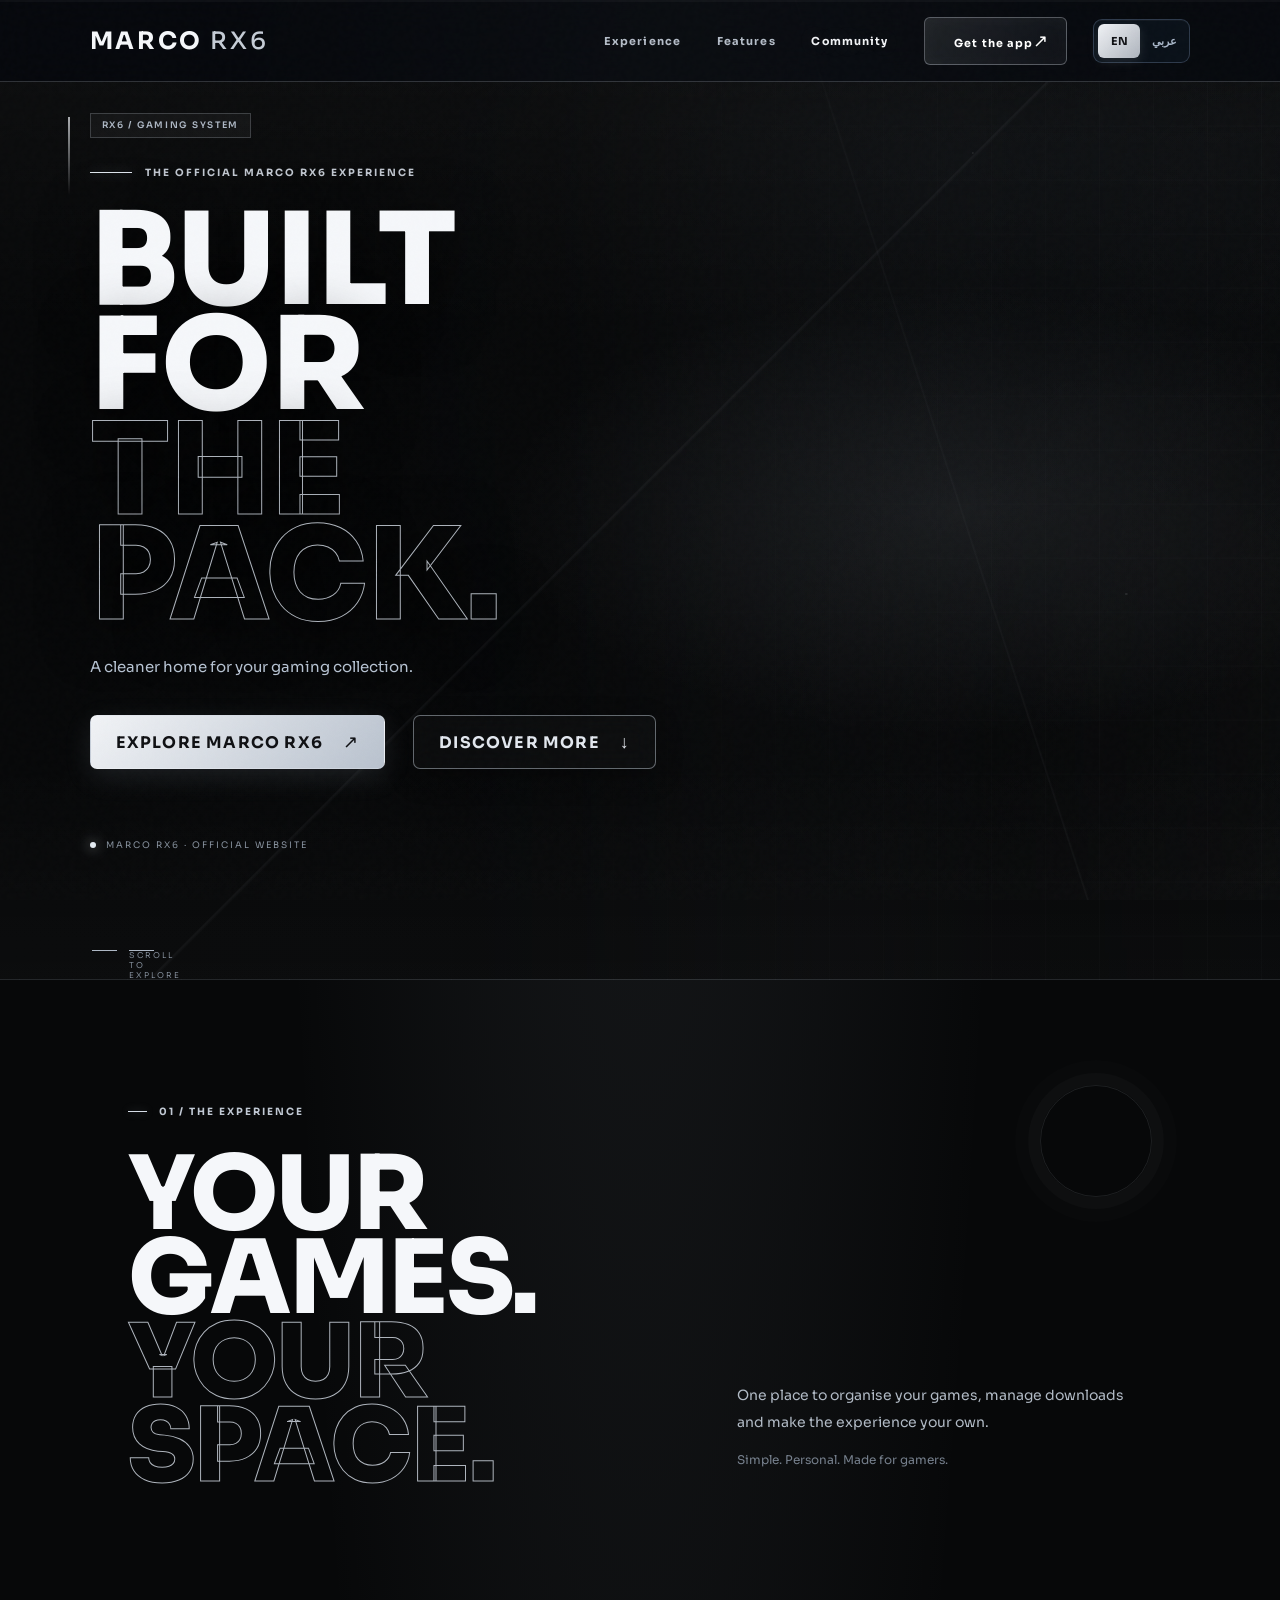
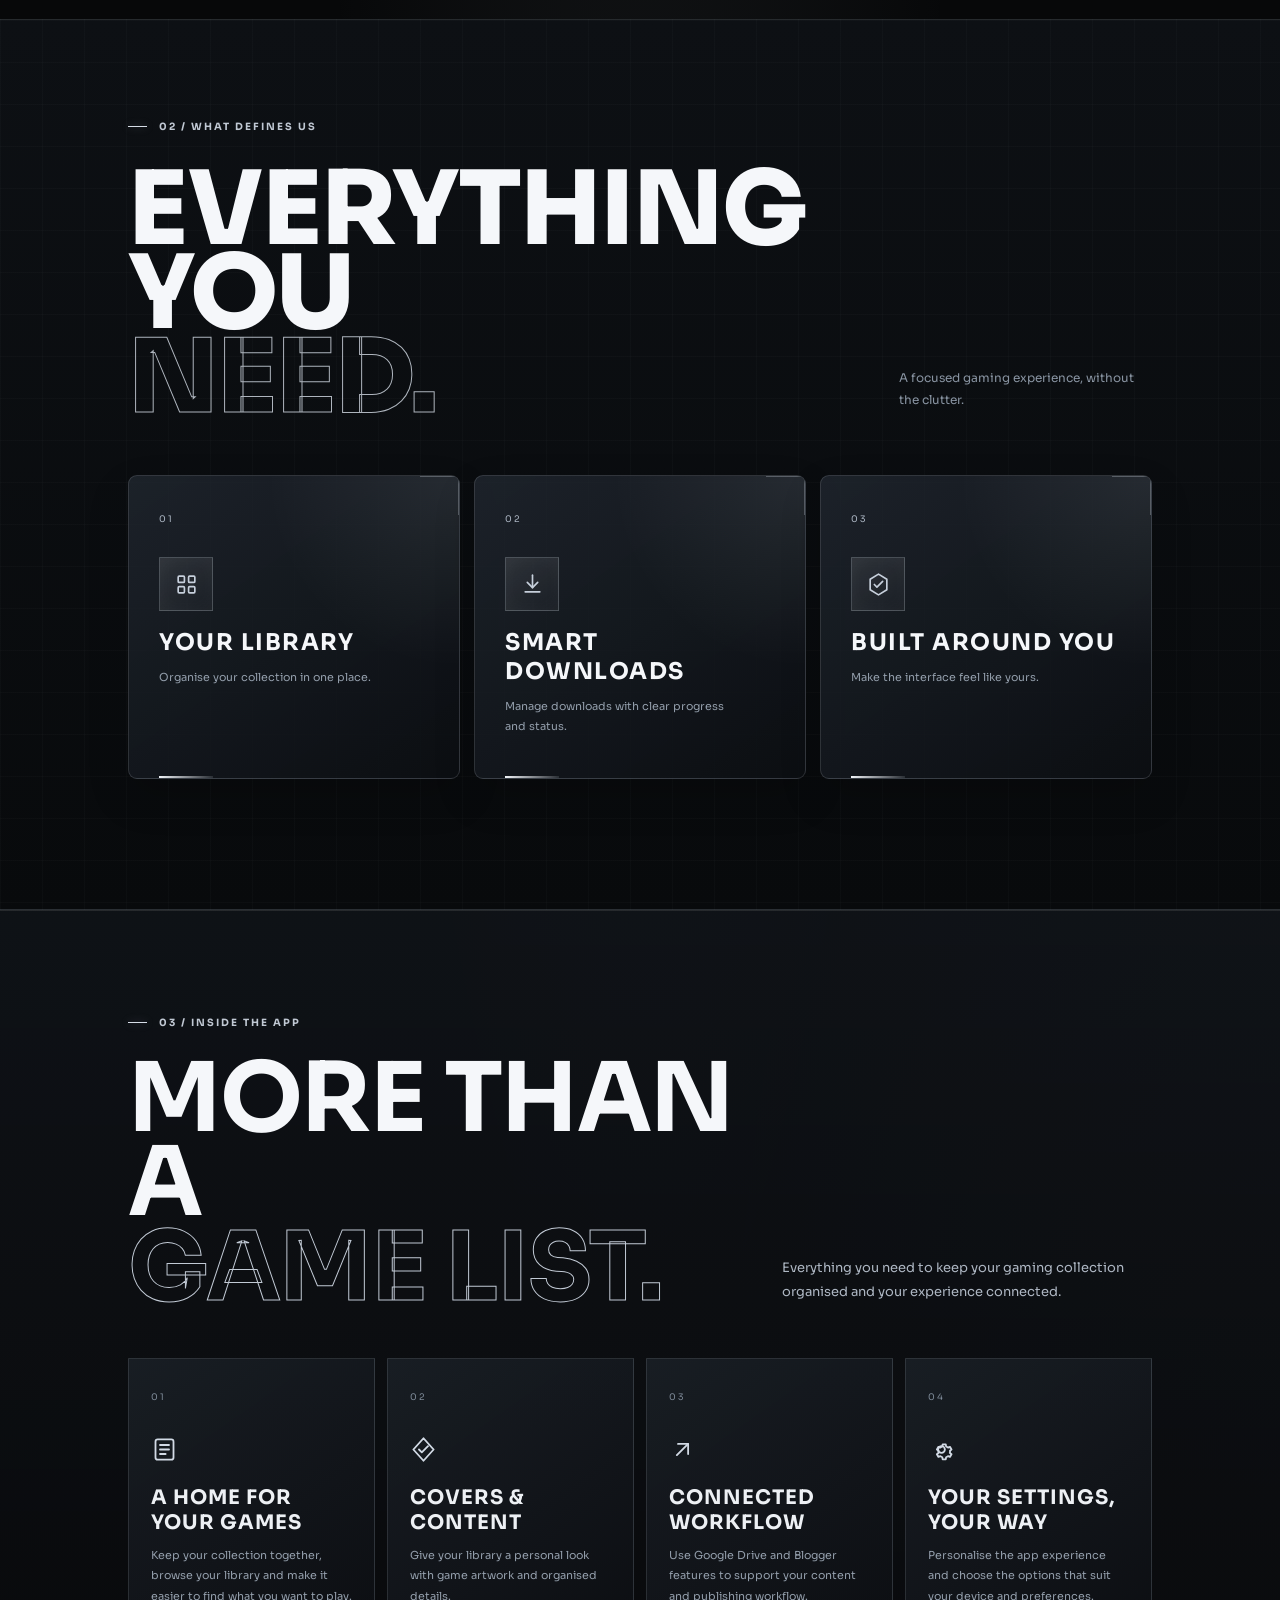
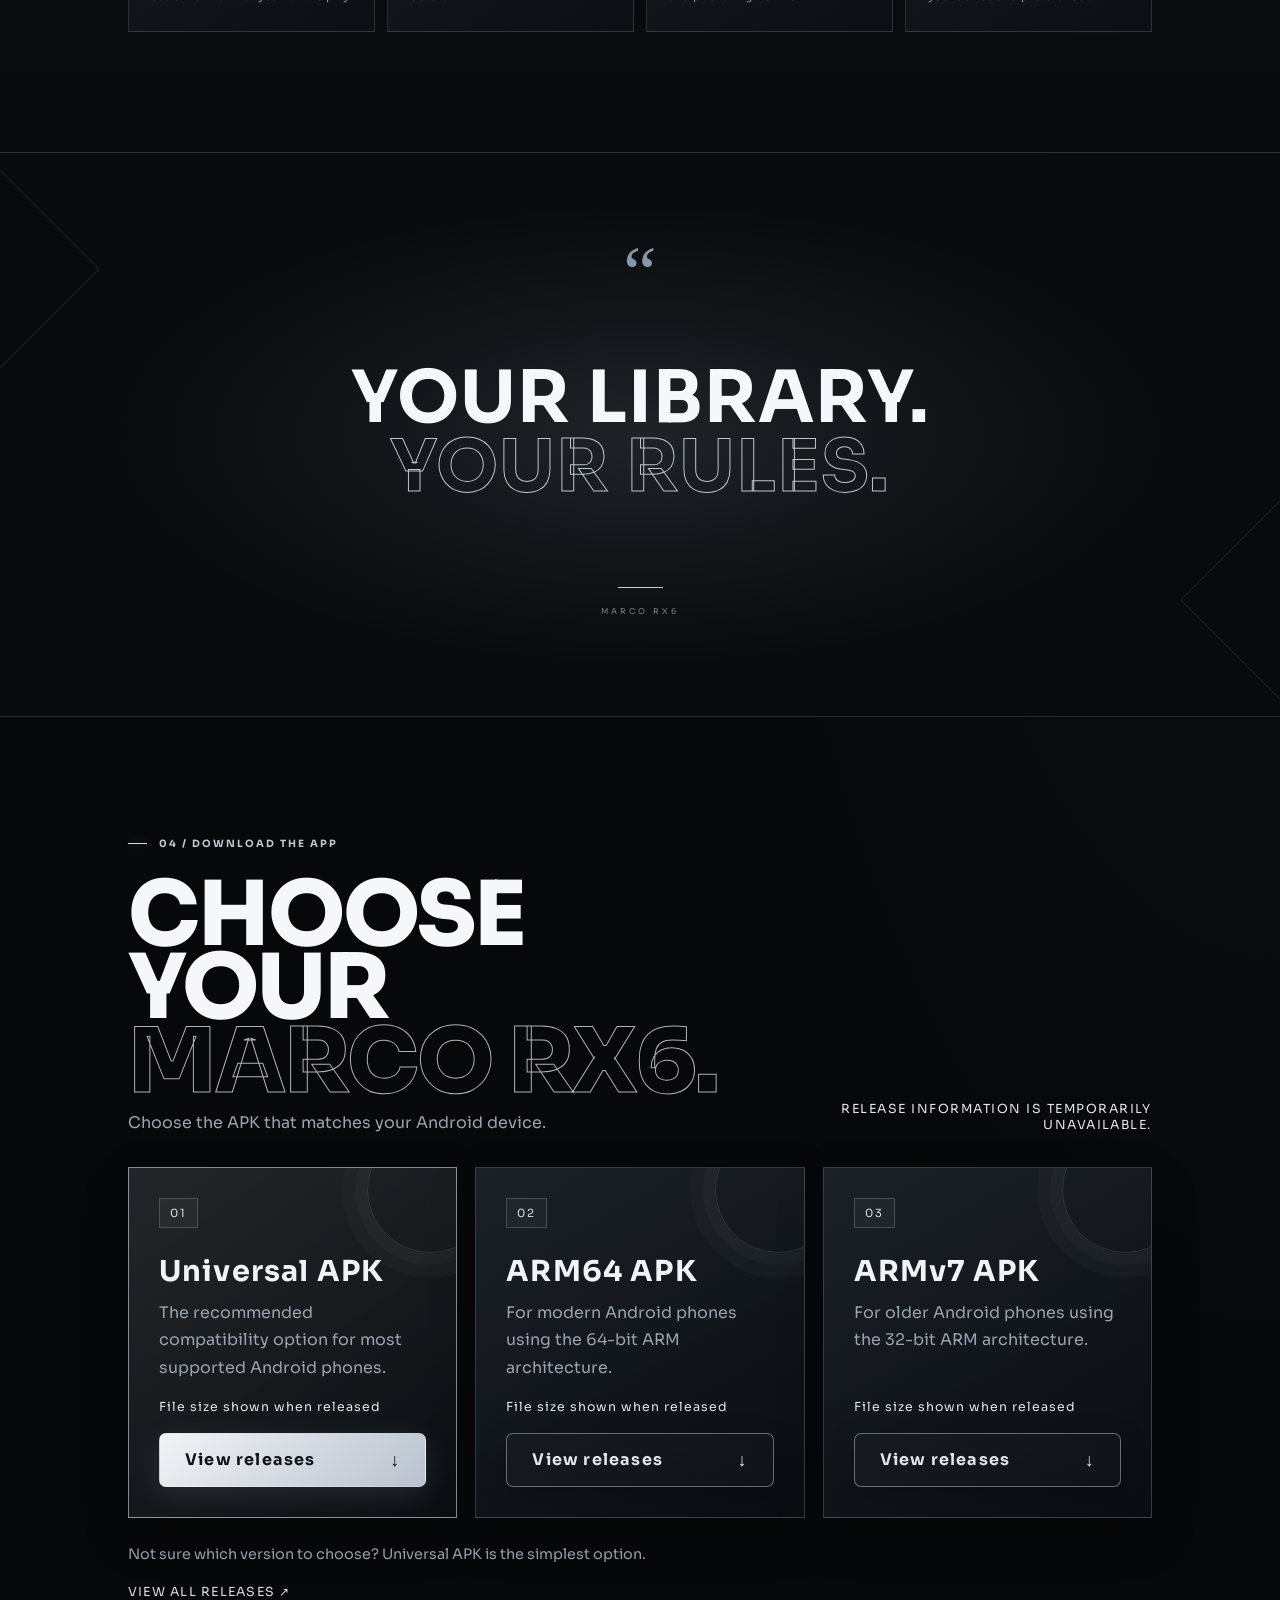
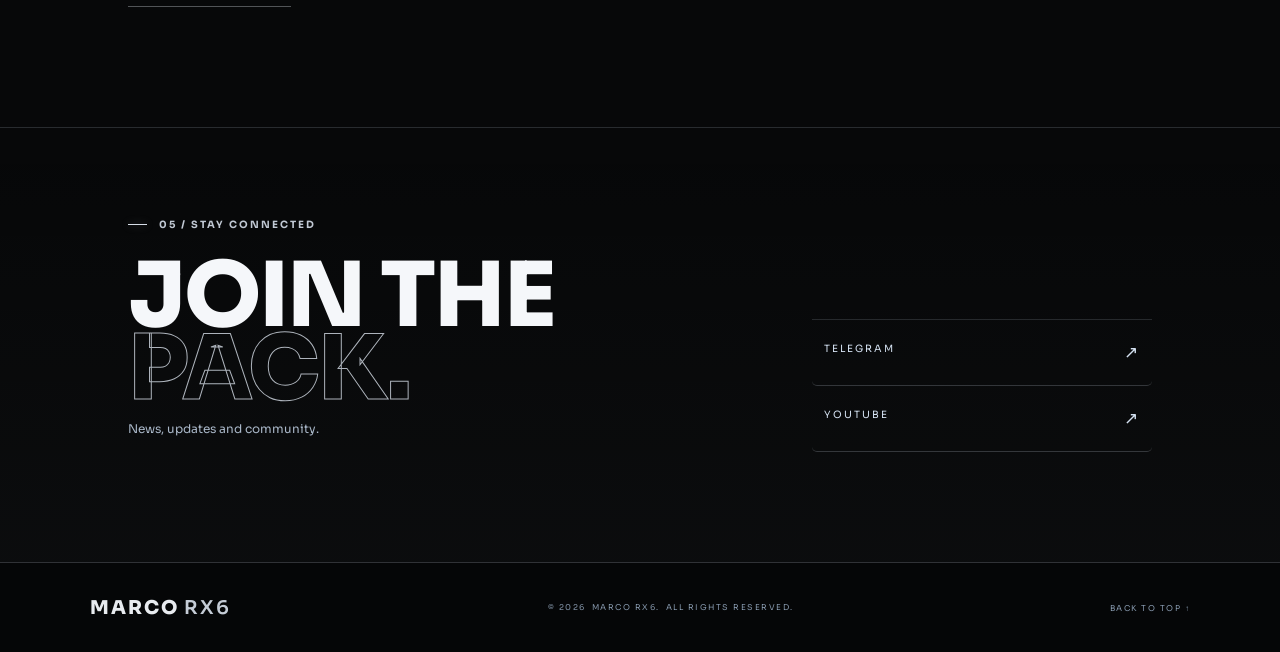
==== commit b6c13829: "Refresh stylesheet cache for fixed bilingual header" ====
--- a/index.html
+++ b/index.html
@@ -12,7 +12,7 @@
   <link rel="preconnect" href="https://fonts.googleapis.com">
   <link rel="preconnect" href="https://fonts.gstatic.com" crossorigin>
   <link href="https://fonts.googleapis.com/css2?family=IBM+Plex+Sans+Arabic:wght@400;500;600;700&family=Sora:wght@400;500;600;700;800&display=swap" rel="stylesheet">
-  <link rel="stylesheet" href="styles.css?v=20261117-18">
+  <link rel="stylesheet" href="styles.css?v=20261117-19">
   <script src="script.js?v=20261117-13" defer></script>
 </head>
 <body>
--- a/styles.css
+++ b/styles.css
@@ -1335,3 +1335,54 @@
 html[dir="rtl"] .detail-index{direction:ltr;text-align:left}
 @media(max-width:850px){.details-grid{grid-template-columns:repeat(2,minmax(0,1fr))}.details-heading{align-items:flex-start;flex-direction:column;gap:18px}}
 @media(max-width:600px){.details{padding-top:76px;padding-bottom:82px}.details-grid{grid-template-columns:1fr}.detail-card{min-height:0;padding:24px}.detail-symbol{margin:18px 0 14px}.details-heading h2{font-size:clamp(48px,12vw,72px)}html[dir="rtl"] .details-heading{align-items:stretch}}
+
+
+/* Consistent vector icon system for feature and detail cards. */
+.site-icon{display:block;width:25px;height:25px;flex:0 0 auto;overflow:visible}
+.feature-icon .site-icon{width:25px;height:25px}
+.detail-symbol{display:flex;align-items:center;justify-content:flex-start;min-height:32px}
+.detail-symbol .site-icon{width:27px;height:27px}
+html[dir="rtl"] .detail-symbol{justify-content:flex-end}
+
+
+/* Keep the horizontal header geometry identical in English and Arabic. */
+.site-header{
+  direction:ltr !important;
+}
+.site-header > .brand{
+  direction:ltr !important;
+  flex:0 0 auto;
+}
+.site-header > .header-actions{
+  direction:ltr !important;
+  flex-direction:row !important;
+}
+.site-header .main-nav{
+  direction:ltr !important;
+}
+html[dir="rtl"] .site-header .main-nav a{
+  direction:rtl;
+  text-align:center;
+}
+html[dir="rtl"] .site-header .main-nav .nav-cta{
+  direction:ltr;
+}
+.site-header .language-switch{
+  direction:ltr !important;
+  flex:0 0 auto;
+}
+@media(max-width:760px){
+  .site-header > .header-actions{
+    direction:ltr !important;
+    flex-direction:row !important;
+  }
+  .site-header .main-nav{
+    direction:rtl !important;
+  }
+  .site-header .main-nav a{
+    text-align:start;
+  }
+  .site-header .main-nav .nav-cta{
+    direction:ltr;
+  }
+}
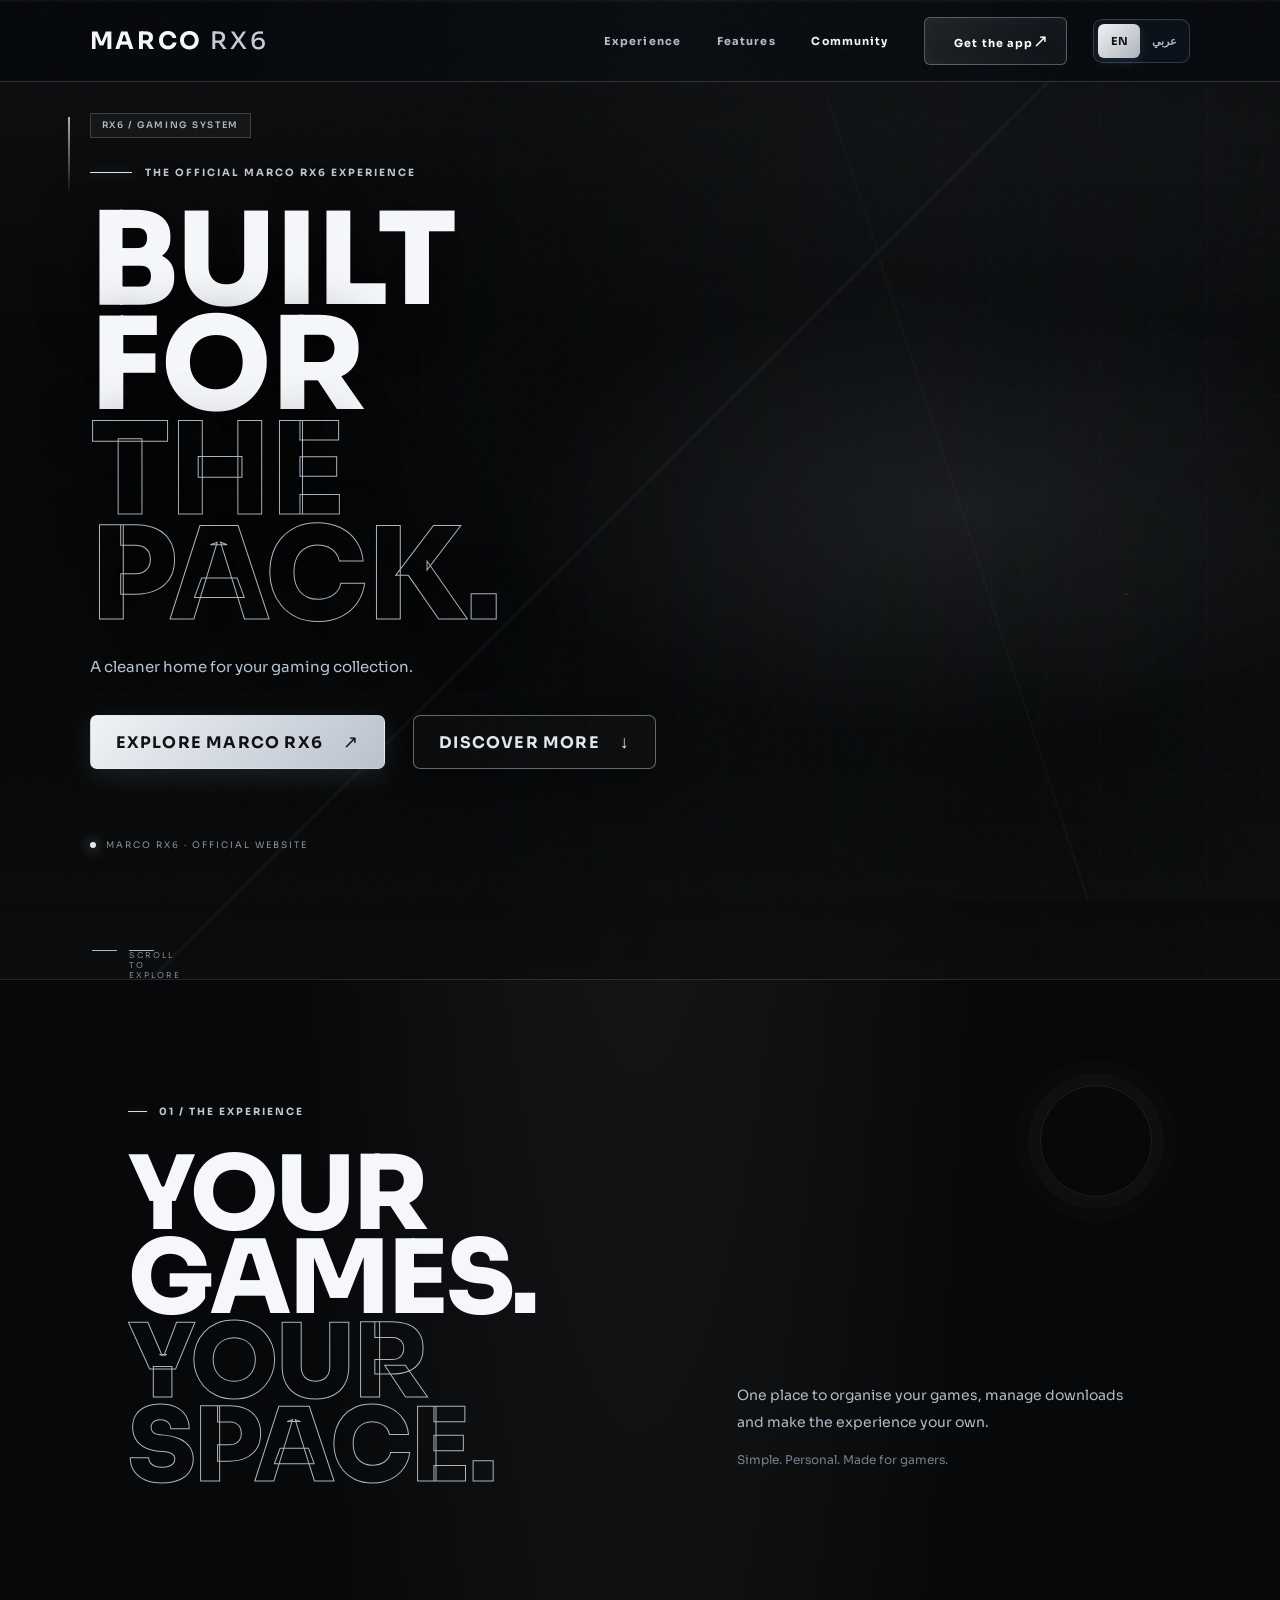
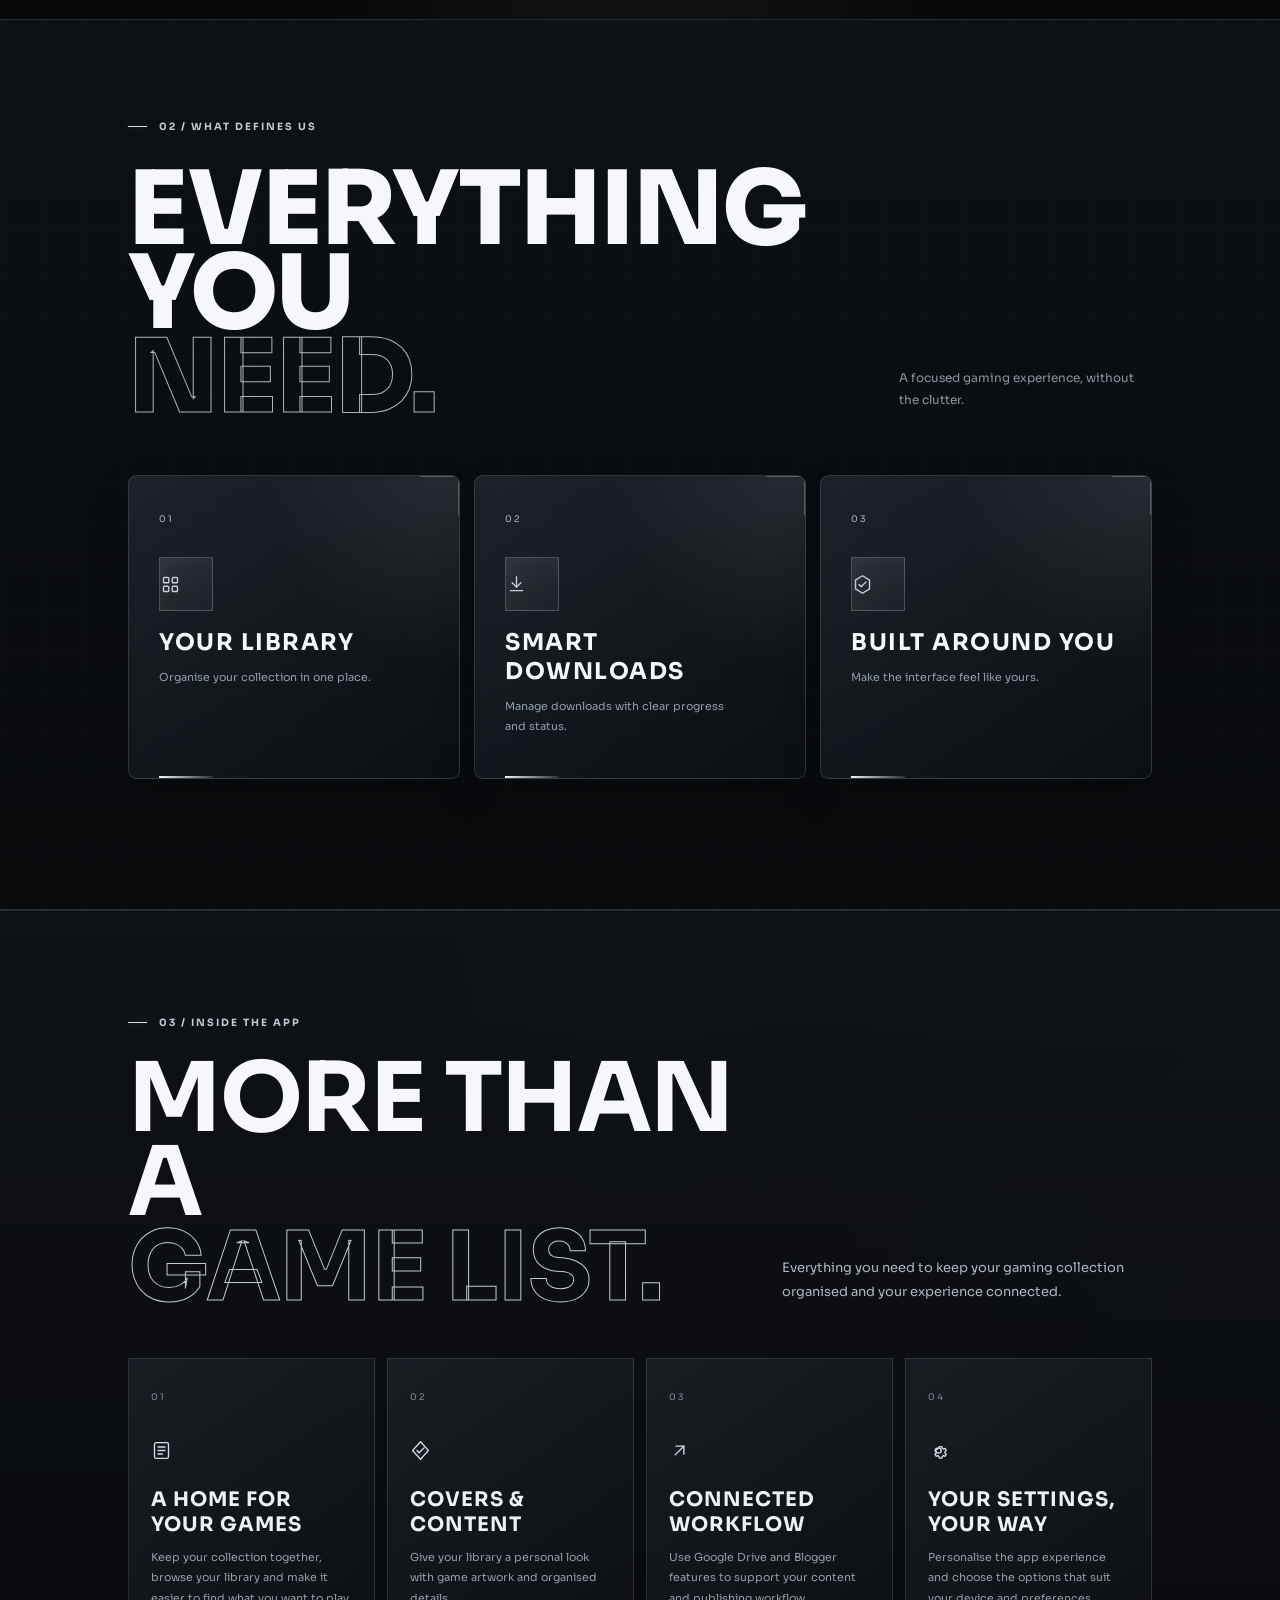
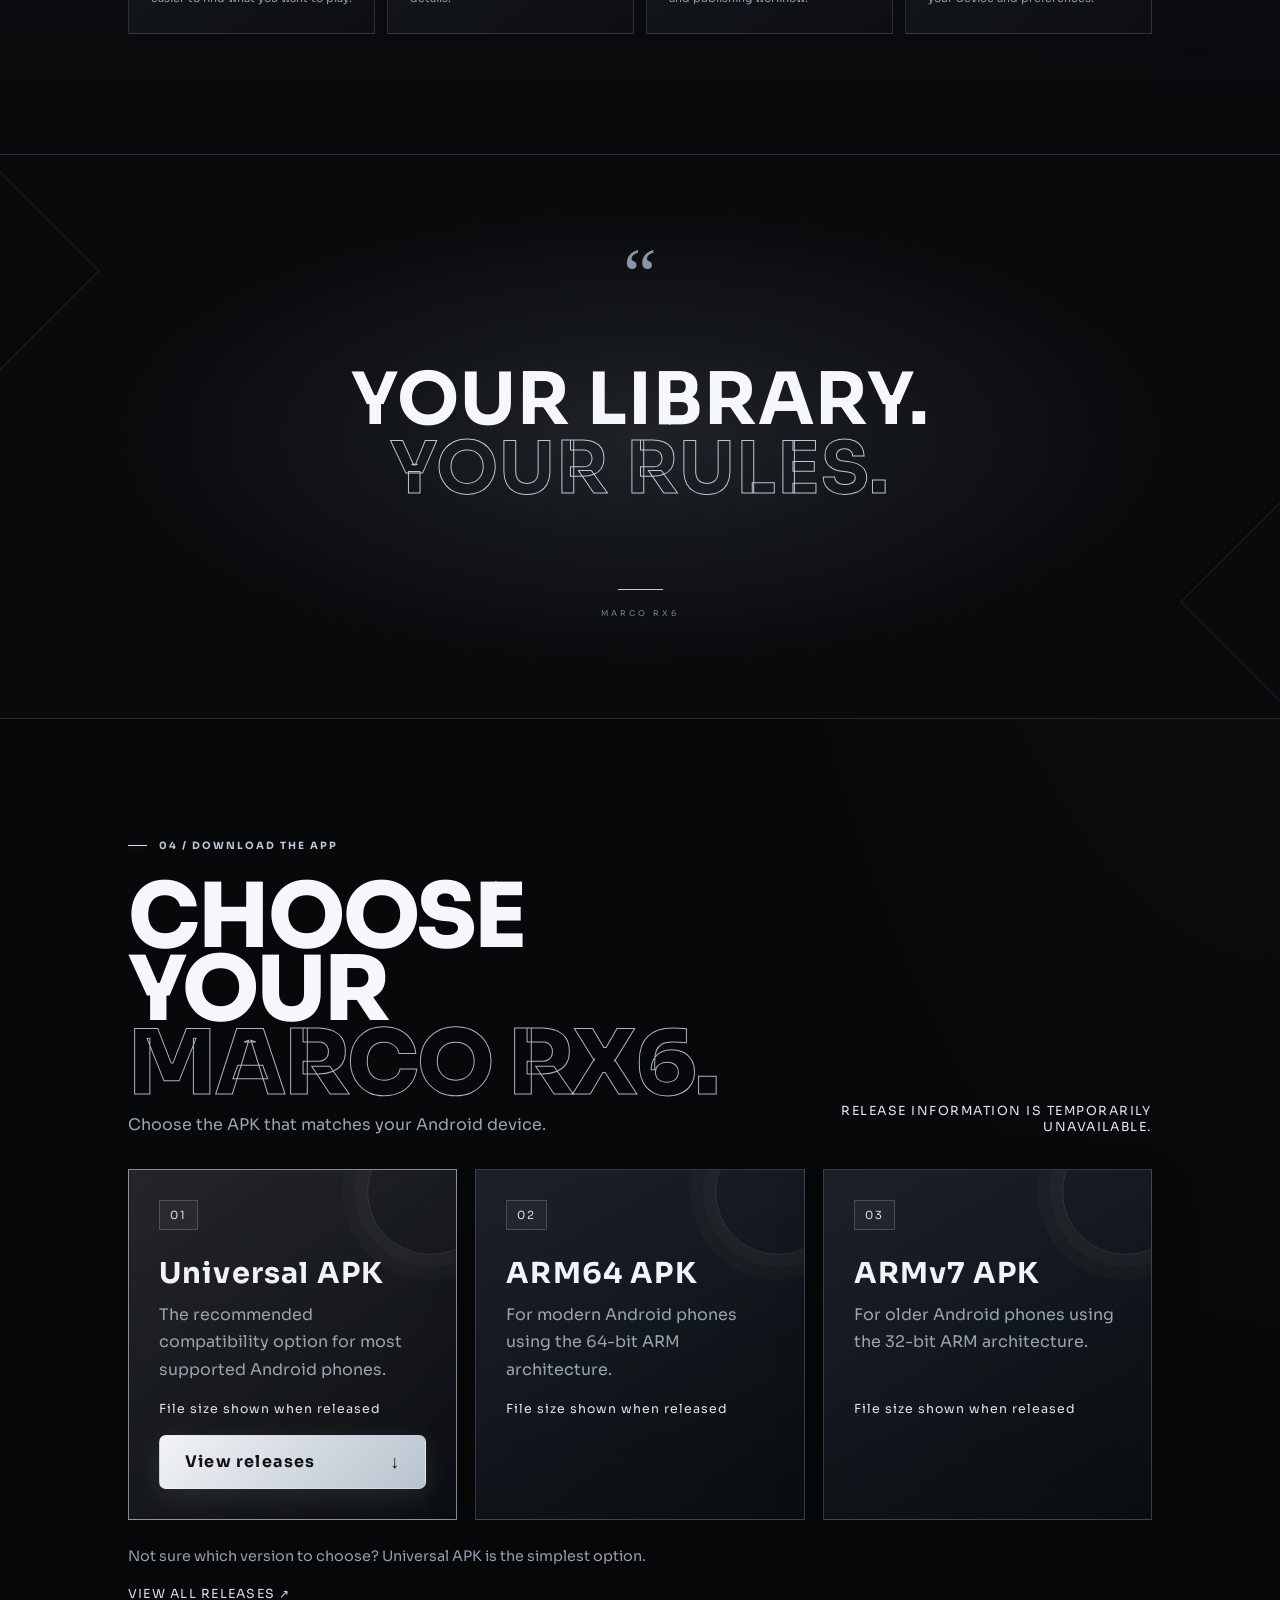
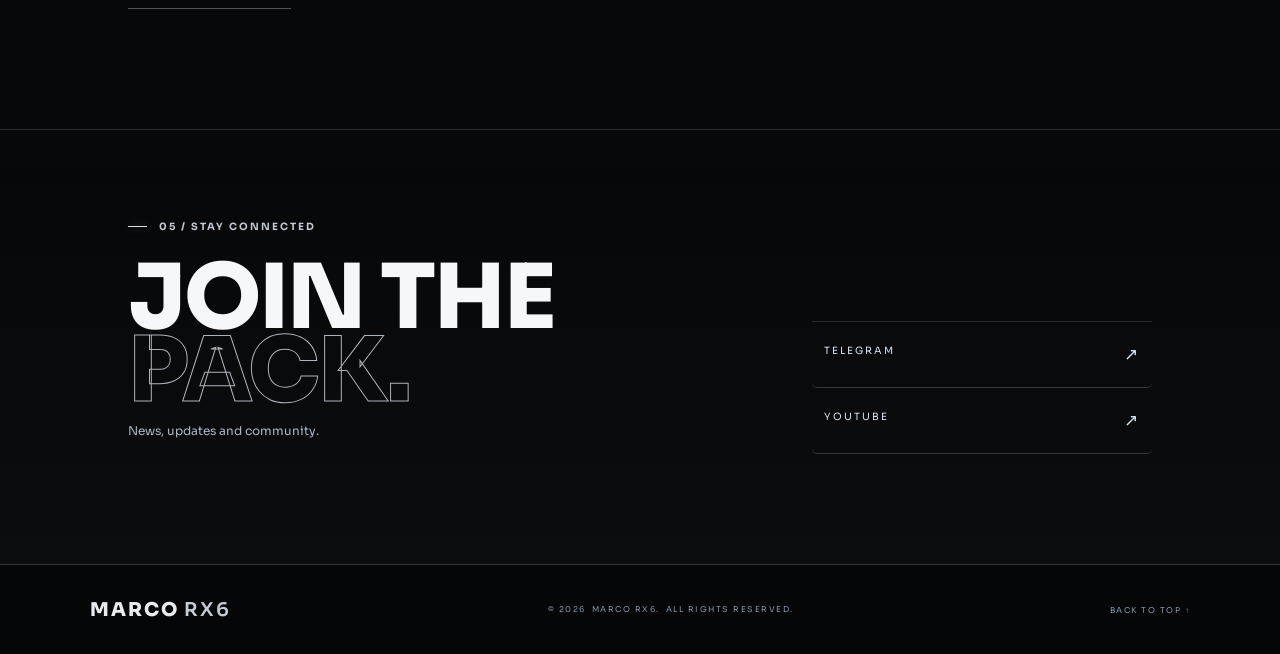
==== commit 8d4ba8d5: "Refresh icon sizing stylesheet cache" ====
--- a/index.html
+++ b/index.html
@@ -12,7 +12,7 @@
   <link rel="preconnect" href="https://fonts.googleapis.com">
   <link rel="preconnect" href="https://fonts.gstatic.com" crossorigin>
   <link href="https://fonts.googleapis.com/css2?family=IBM+Plex+Sans+Arabic:wght@400;500;600;700&family=Sora:wght@400;500;600;700;800&display=swap" rel="stylesheet">
-  <link rel="stylesheet" href="styles.css?v=20261117-19">
+  <link rel="stylesheet" href="styles.css?v=20261117-20">
   <script src="script.js?v=20261117-13" defer></script>
 </head>
 <body>
--- a/styles.css
+++ b/styles.css
@@ -1386,3 +1386,29 @@
     direction:ltr;
   }
 }
+
+
+/* Optical size normalization: keep content icons compact and consistent. */
+.feature-icon,
+.detail-symbol{
+  display:flex;
+  align-items:center;
+  min-height:34px;
+}
+.feature-icon .site-icon,
+.detail-symbol .site-icon{
+  width:21px !important;
+  height:21px !important;
+  min-width:21px;
+  max-width:21px;
+  min-height:21px;
+  max-height:21px;
+  flex:0 0 21px;
+  overflow:hidden;
+}
+.feature-icon .site-icon{
+  stroke-width:1.55;
+}
+.detail-symbol .site-icon{
+  stroke-width:1.55;
+}
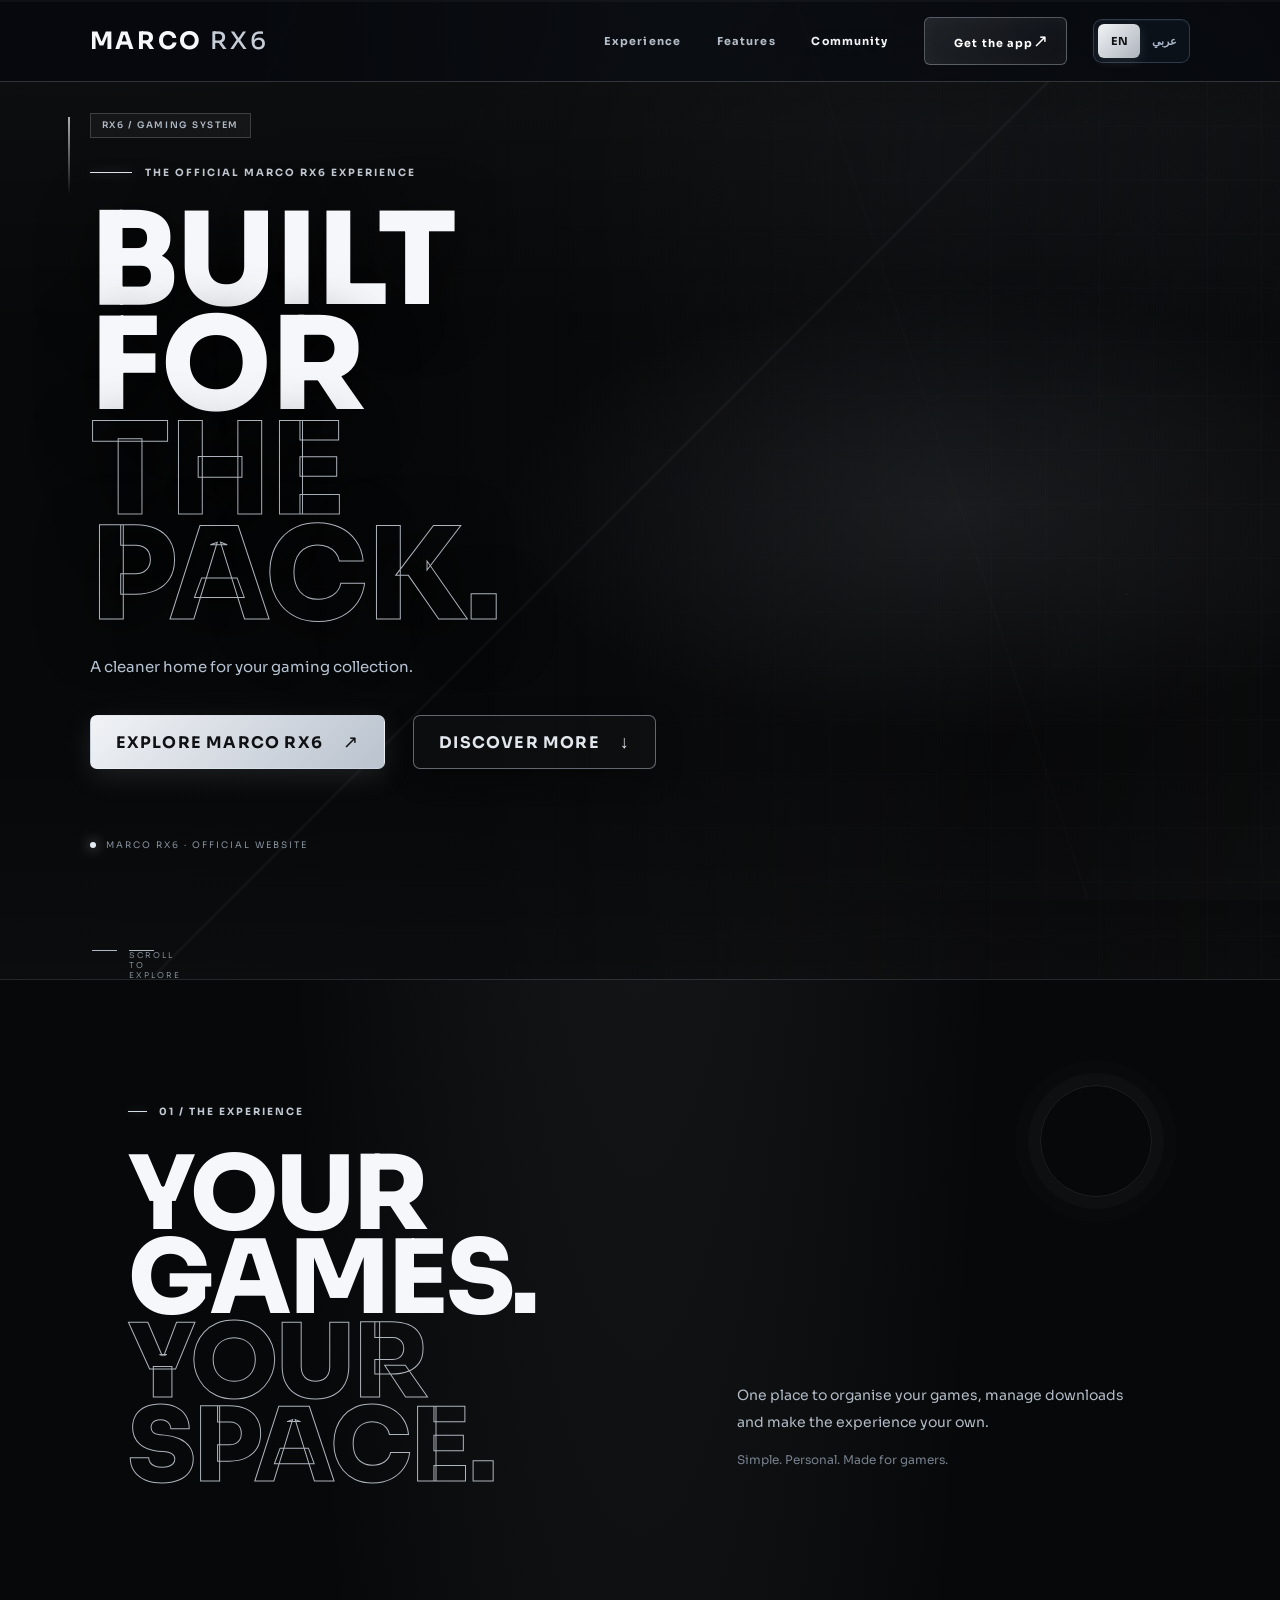
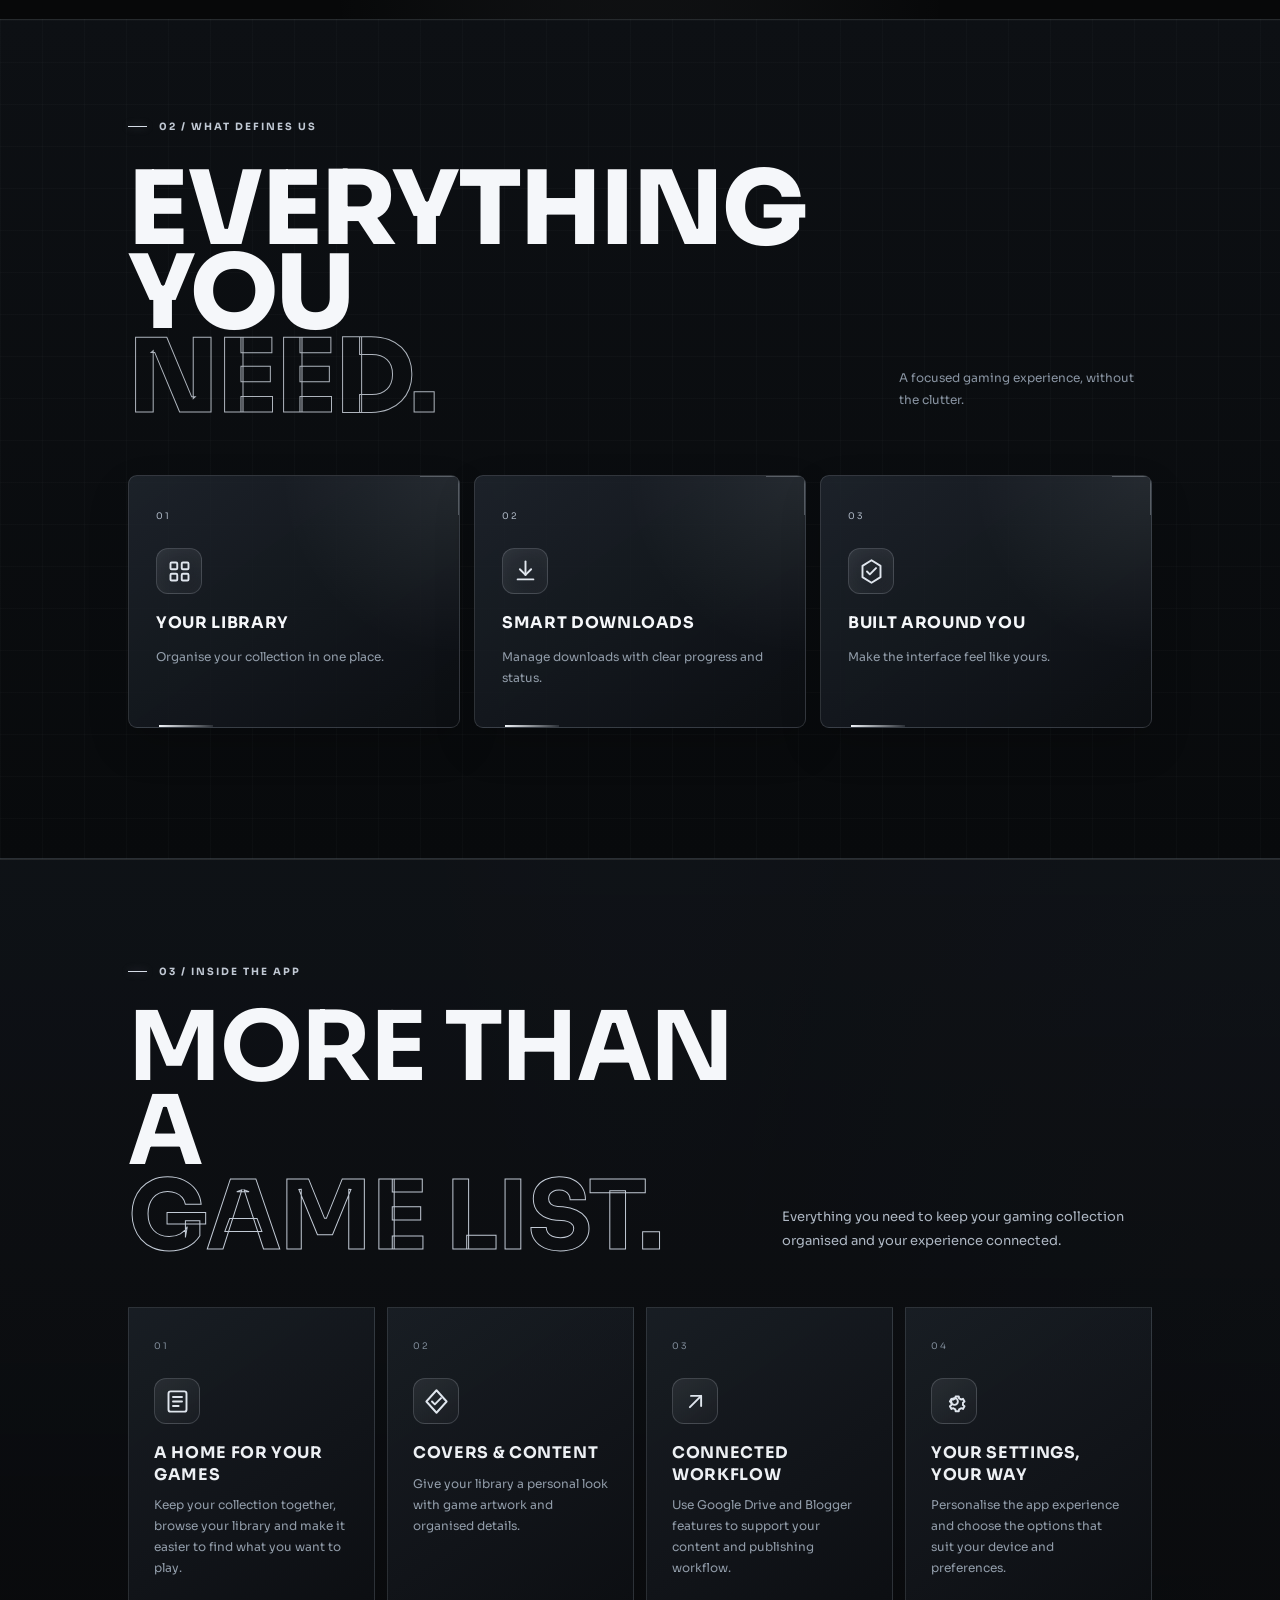
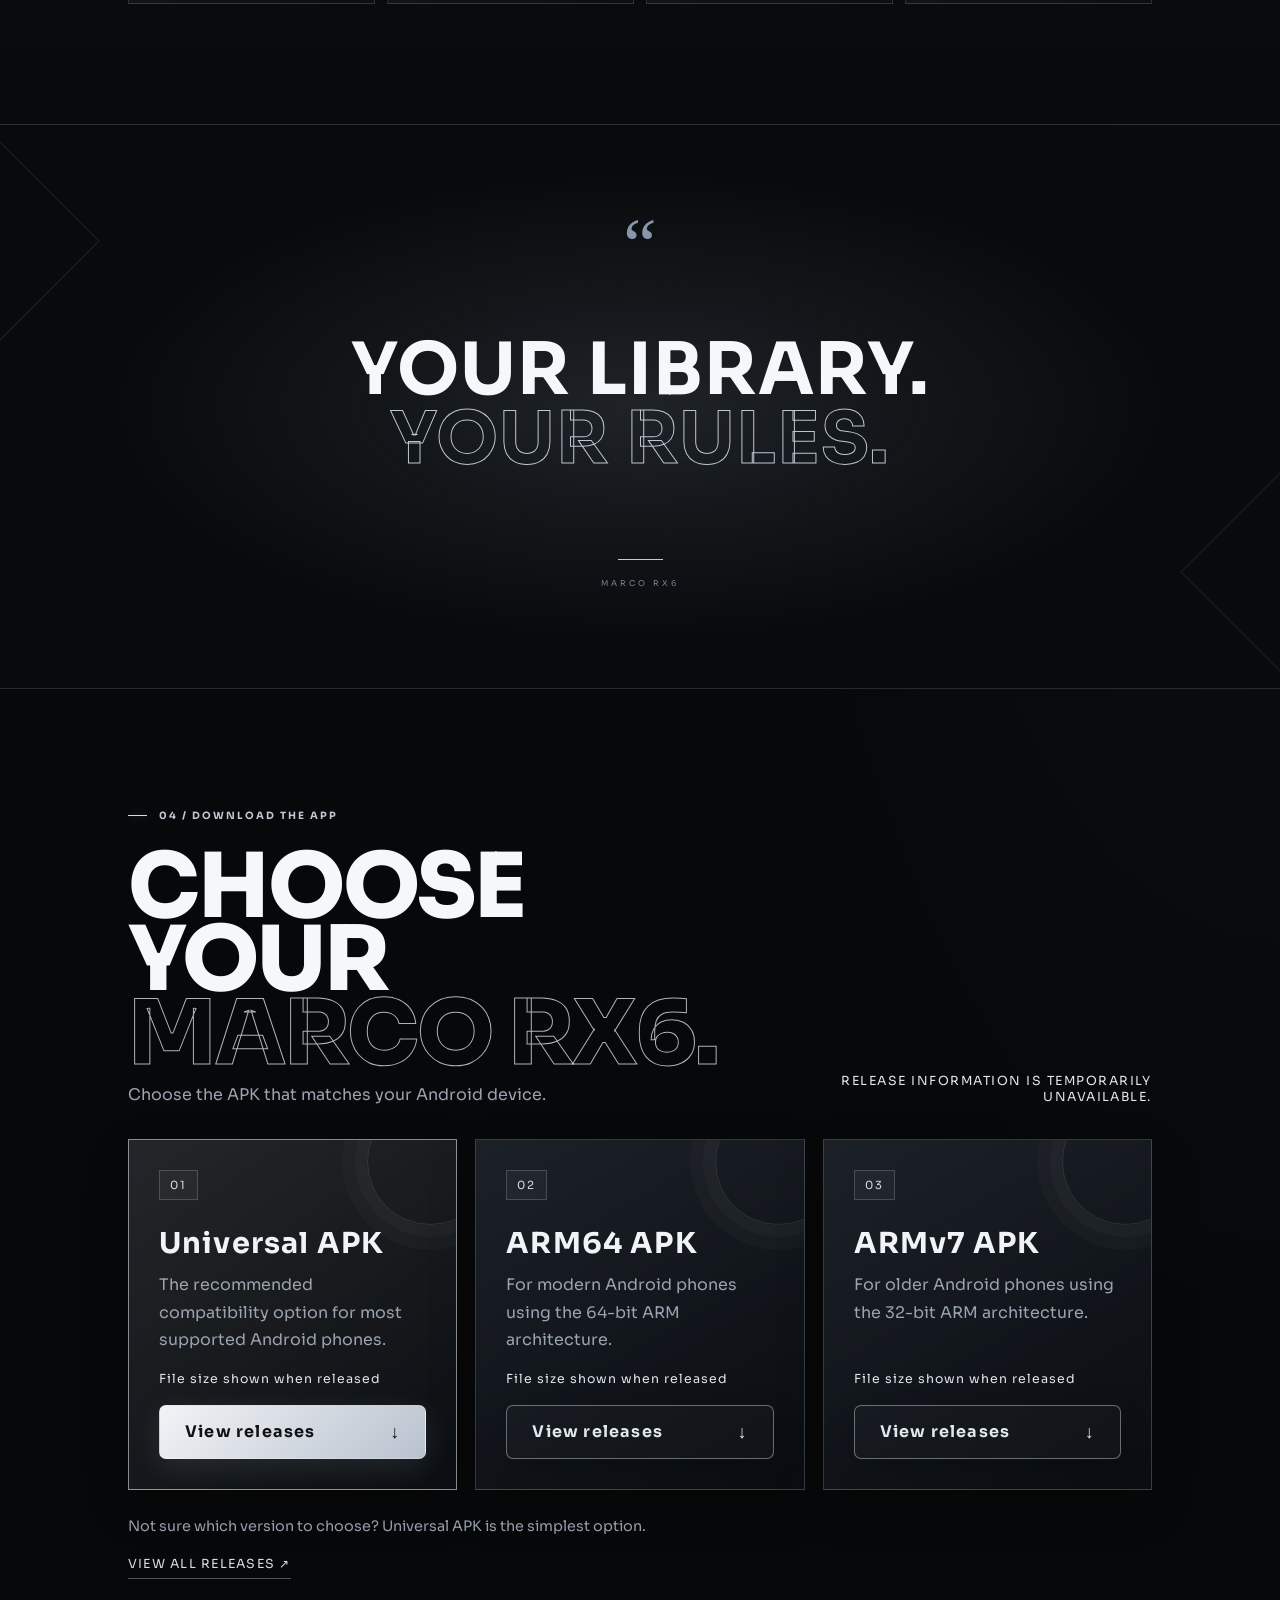
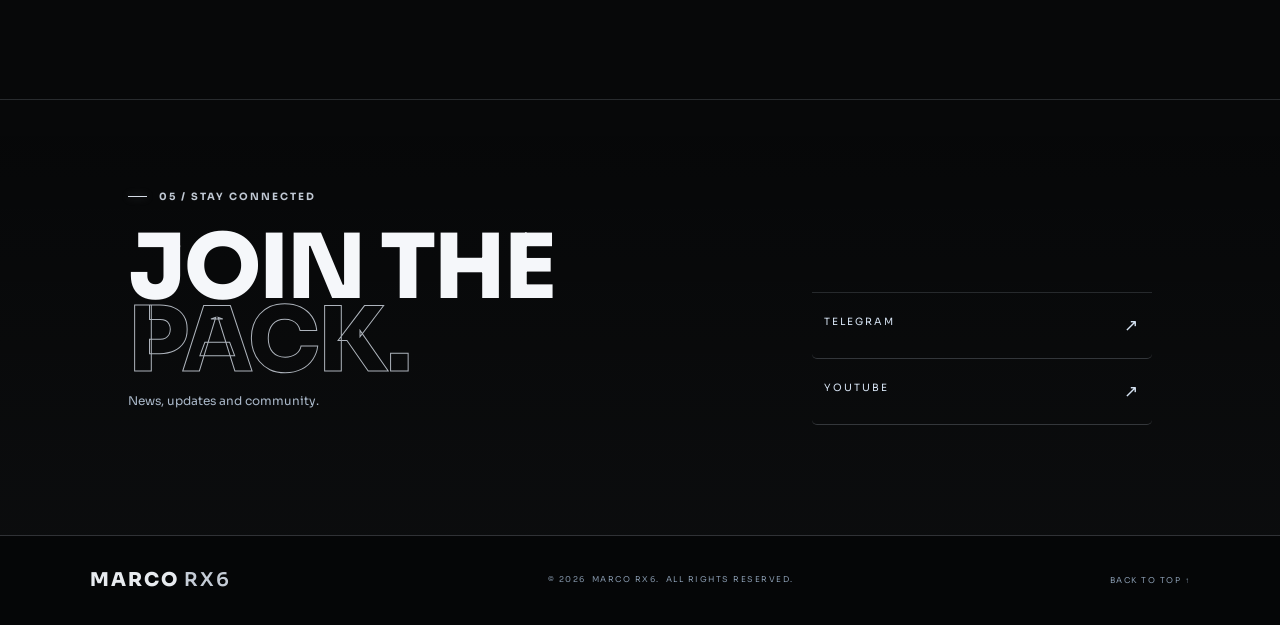
==== commit 441a979e: "Refresh optimized website stylesheet cache" ====
--- a/index.html
+++ b/index.html
@@ -12,7 +12,7 @@
   <link rel="preconnect" href="https://fonts.googleapis.com">
   <link rel="preconnect" href="https://fonts.gstatic.com" crossorigin>
   <link href="https://fonts.googleapis.com/css2?family=IBM+Plex+Sans+Arabic:wght@400;500;600;700&family=Sora:wght@400;500;600;700;800&display=swap" rel="stylesheet">
-  <link rel="stylesheet" href="styles.css?v=20261117-20">
+  <link rel="stylesheet" href="styles.css?v=20261117-21">
   <script src="script.js?v=20261117-13" defer></script>
 </head>
 <body>
--- a/styles.css
+++ b/styles.css
@@ -1412,3 +1412,86 @@
 .detail-symbol .site-icon{
   stroke-width:1.55;
 }
+
+
+/* Performance pass: reduce continuously painted effects and expensive filters. */
+.grain{display:none!important}
+body::after{
+  animation:none!important;
+  filter:none!important;
+  opacity:.09!important;
+}
+.wolf-art{animation:none!important}
+.wolf-art-image{filter:none!important}
+.site-header,.main-nav,.floating-top,.button-outline{
+  -webkit-backdrop-filter:none!important;
+  backdrop-filter:none!important;
+}
+.feature-card,.detail-card,.download-card{
+  transition:border-color .18s ease!important;
+}
+.feature-card:hover,.detail-card:hover,.download-card:hover{
+  transform:none!important;
+  box-shadow:none!important;
+}
+.reveal{transition:opacity .28s ease!important;transform:none!important}
+html{scroll-behavior:auto}
+
+/* Refined icon tiles: larger symbols, quieter typography and better balance. */
+.feature-icon,.detail-symbol{
+  width:46px!important;
+  height:46px!important;
+  min-height:46px!important;
+  margin:24px 0 18px!important;
+  display:flex!important;
+  align-items:center!important;
+  justify-content:center!important;
+  border:1px solid rgba(220,228,238,.18)!important;
+  border-radius:12px!important;
+  background:linear-gradient(145deg,rgba(225,232,242,.09),rgba(225,232,242,.025))!important;
+  color:#e0e6ee!important;
+}
+.feature-icon .site-icon,.detail-symbol .site-icon{
+  width:27px!important;
+  height:27px!important;
+  min-width:27px!important;
+  max-width:27px!important;
+  min-height:27px!important;
+  max-height:27px!important;
+  flex:0 0 27px!important;
+  overflow:visible!important;
+  stroke-width:1.7!important;
+}
+.feature-card h3,.detail-card h3{
+  font-size:clamp(16px,1.25vw,18px)!important;
+  line-height:1.35!important;
+  letter-spacing:.65px!important;
+  margin:0 0 9px!important;
+}
+.feature-card p,.detail-card p{
+  font-size:12px!important;
+  line-height:1.75!important;
+  max-width:34ch!important;
+}
+.feature-card{padding:27px!important;min-height:245px!important}
+.detail-card{padding:25px!important;min-height:225px!important}
+html[dir="rtl"] .feature-card h3,
+html[dir="rtl"] .detail-card h3{
+  letter-spacing:0!important;
+  line-height:1.6!important;
+}
+html[dir="rtl"] .feature-icon,
+html[dir="rtl"] .detail-symbol{
+  justify-content:center!important;
+}
+@media(max-width:600px){
+  .feature-card{min-height:0!important;padding:23px!important}
+  .detail-card{min-height:0!important;padding:23px!important}
+  .feature-icon,.detail-symbol{margin:18px 0 14px!important}
+  .feature-card h3,.detail-card h3{font-size:17px!important}
+  .feature-card p,.detail-card p{font-size:12px!important}
+}
+@media(prefers-reduced-motion:reduce){
+  body::after,.wolf-art{animation:none!important}
+  .reveal,.feature-card,.detail-card,.download-card{transition:none!important}
+}
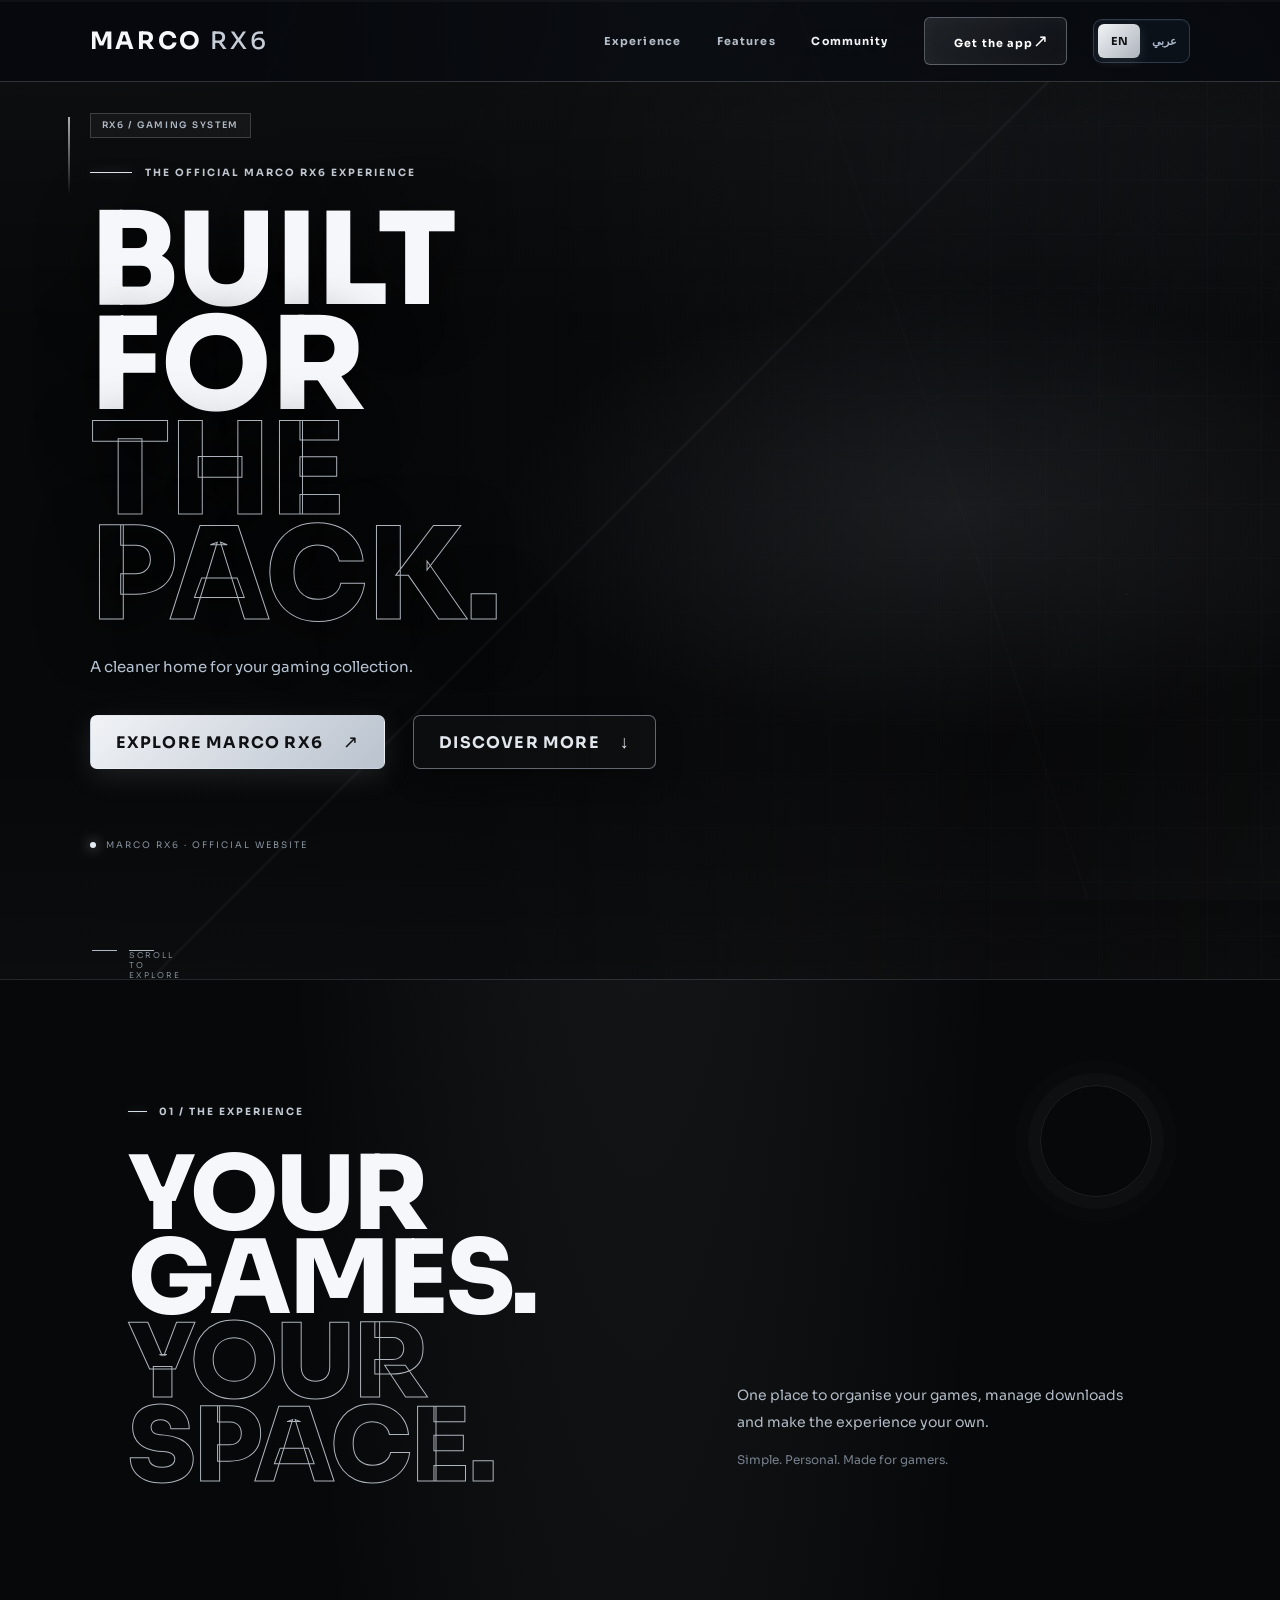
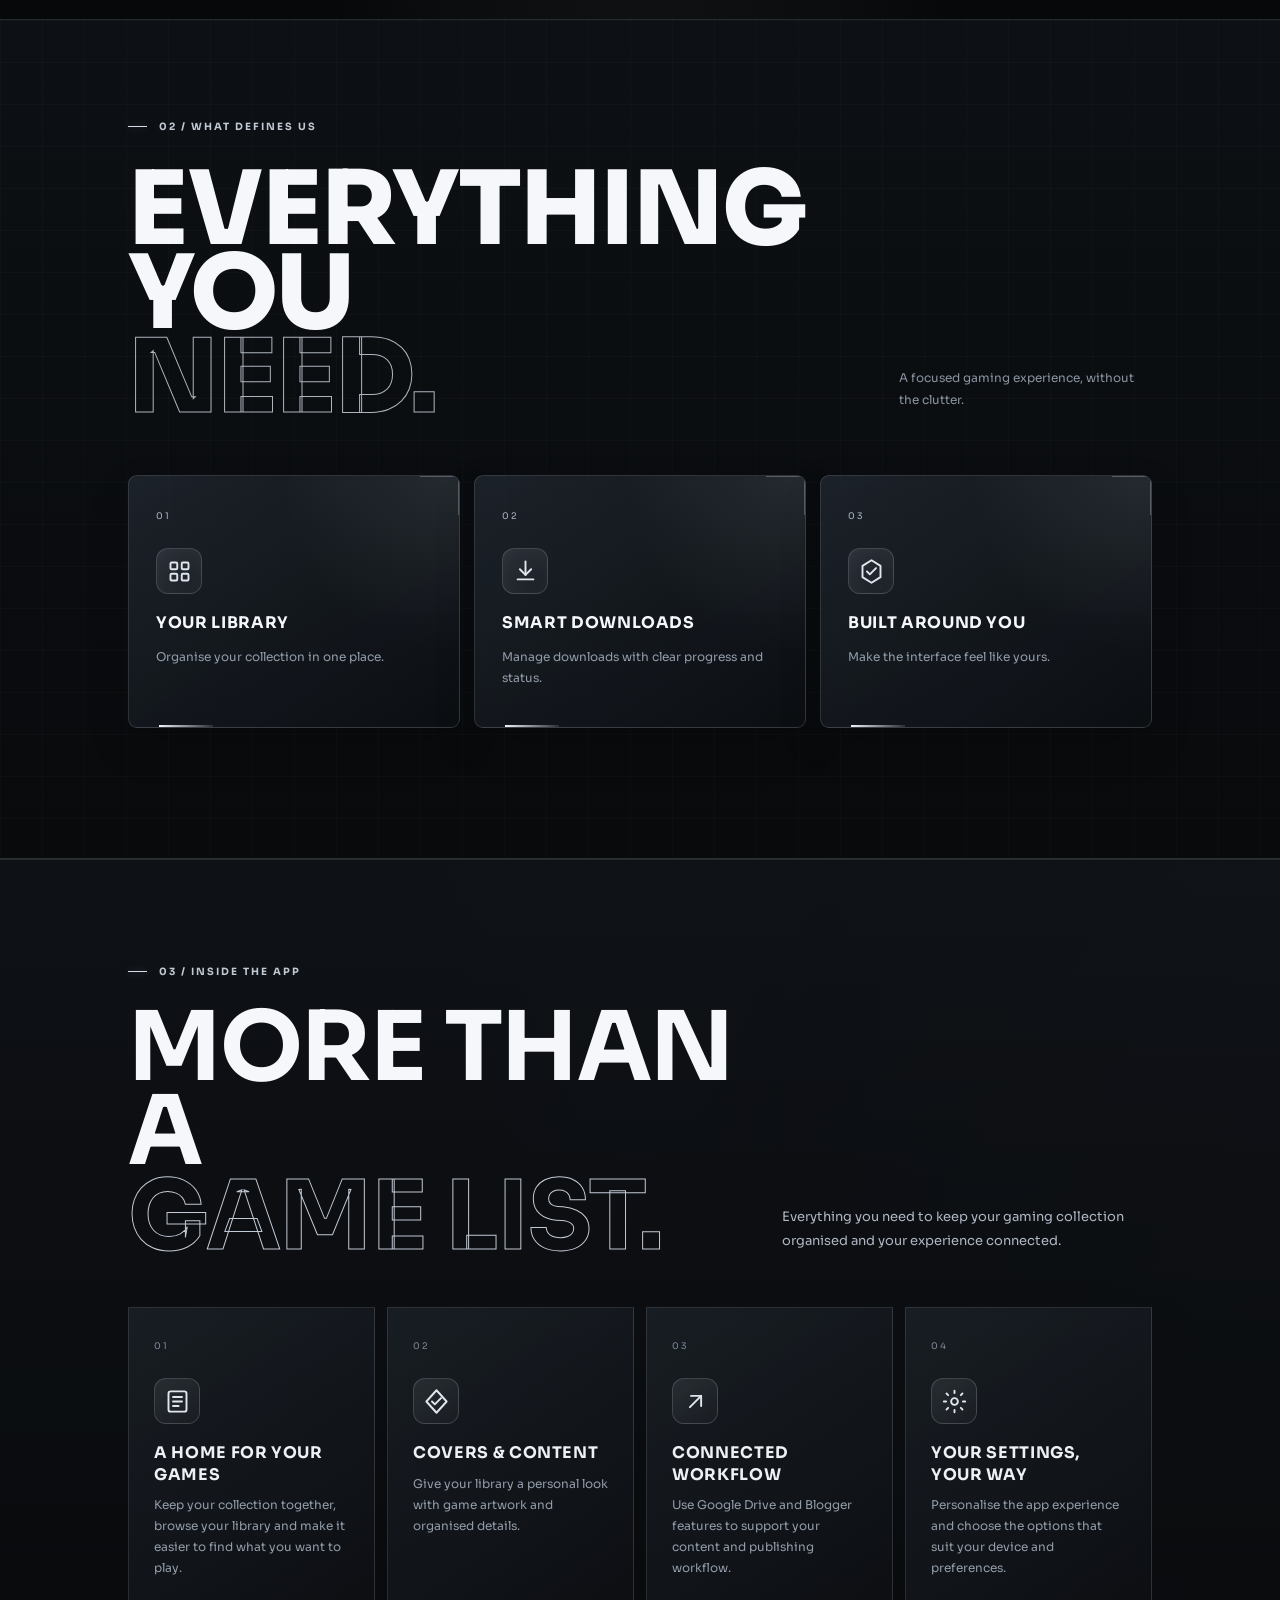
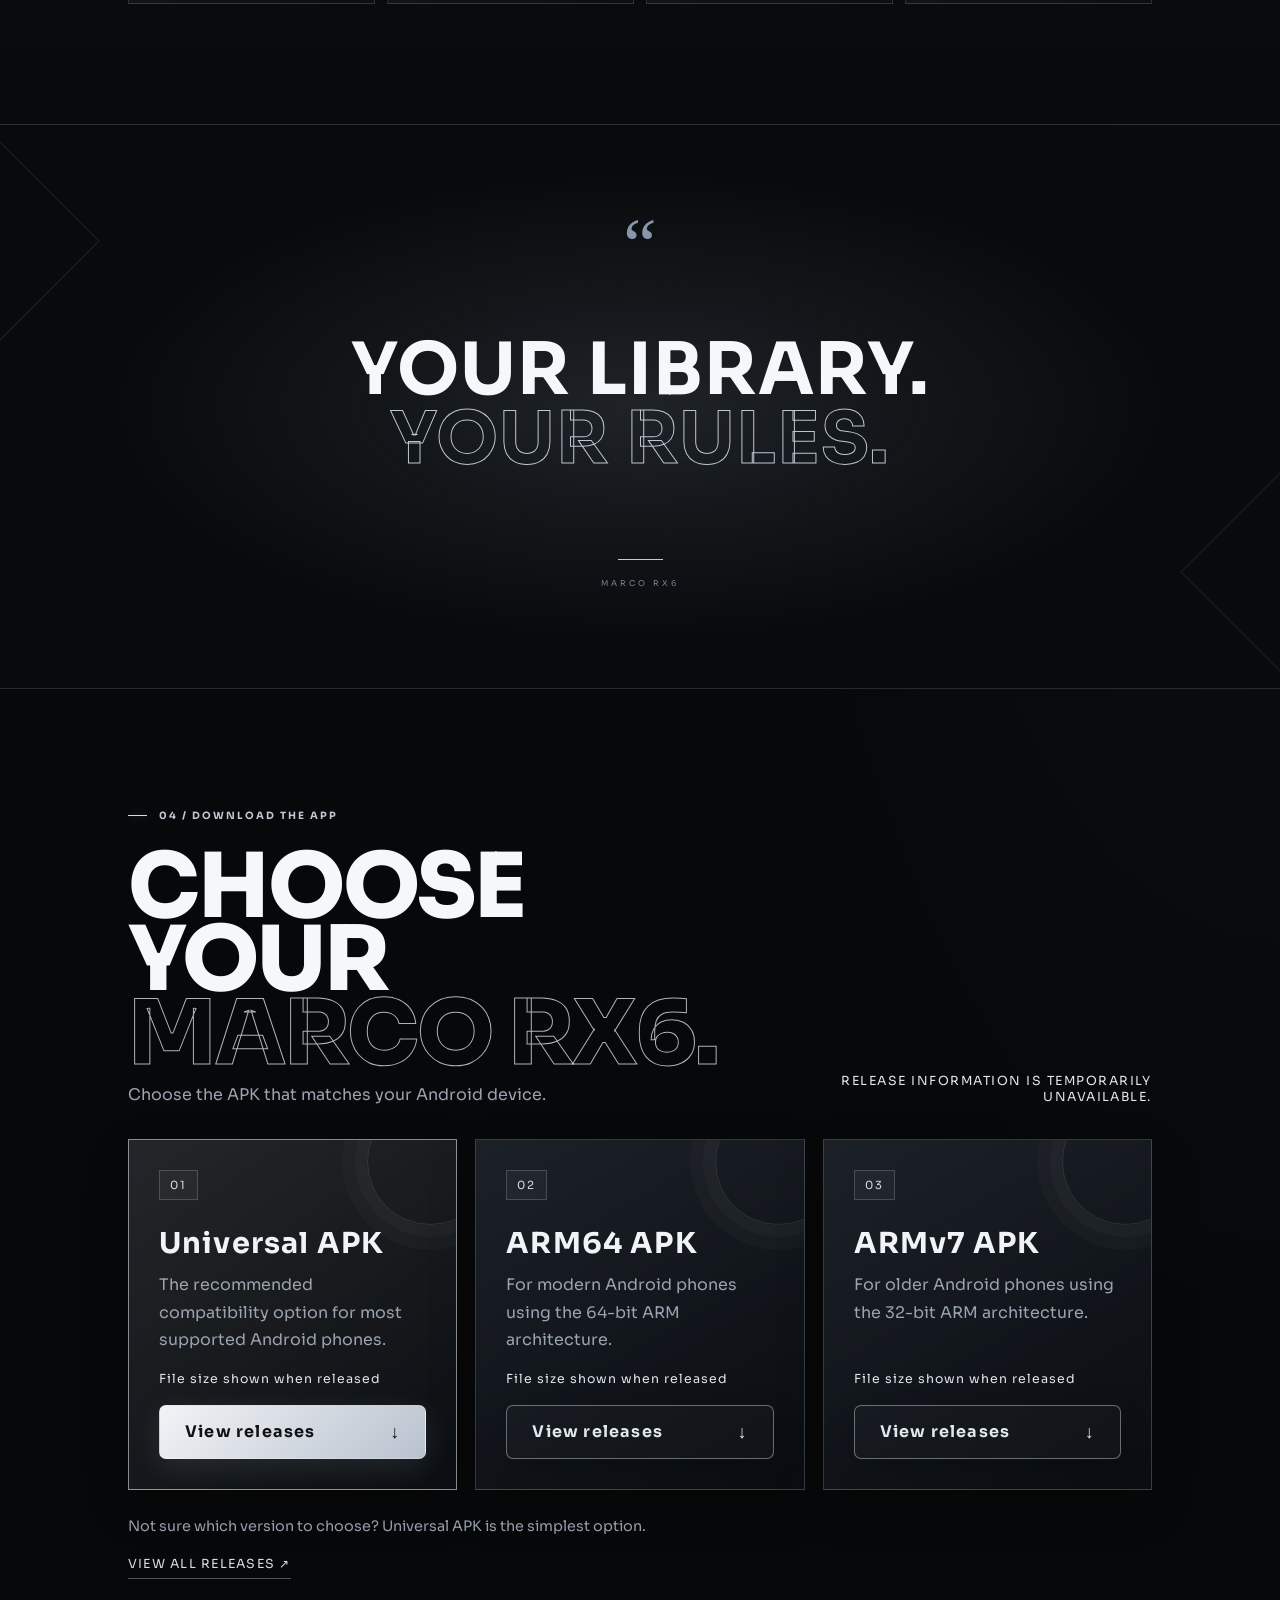
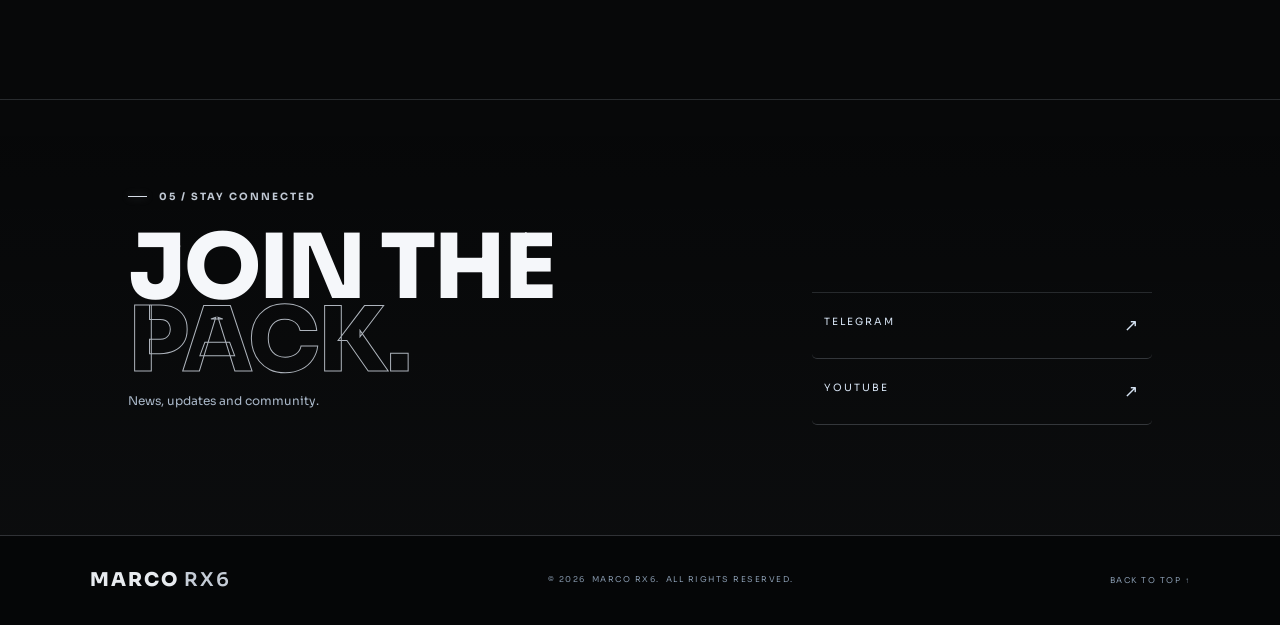
==== commit 4cd1fc4f: "Fix overlapping settings icon in details section" ====
--- a/index.html
+++ b/index.html
@@ -76,7 +76,7 @@
         <article class="detail-card"><span class="detail-index">01</span><div class="detail-symbol"><svg viewBox="0 0 24 24" aria-hidden="true" focusable="false" class="site-icon" fill="none" stroke="currentColor" stroke-width="1.6" stroke-linecap="round" stroke-linejoin="round"><rect x="4" y="3" width="16" height="18" rx="2"/><path d="M8 8h8M8 12h8M8 16h5"/></svg></div><h3 data-i18n="detailLibraryTitle">A HOME FOR YOUR GAMES</h3><p data-i18n="detailLibraryText">Keep your collection together, browse your library and make it easier to find what you want to play.</p></article>
         <article class="detail-card"><span class="detail-index">02</span><div class="detail-symbol"><svg viewBox="0 0 24 24" aria-hidden="true" focusable="false" class="site-icon" fill="none" stroke="currentColor" stroke-width="1.6" stroke-linecap="round" stroke-linejoin="round"><path d="m12 2 9 10-9 10L3 12 12 2Z"/><path d="m8 12 2.5 2.5L16 9"/></svg></div><h3 data-i18n="detailCoversTitle">COVERS &amp; CONTENT</h3><p data-i18n="detailCoversText">Give your library a personal look with game artwork and organised details.</p></article>
         <article class="detail-card"><span class="detail-index">03</span><div class="detail-symbol"><svg viewBox="0 0 24 24" aria-hidden="true" focusable="false" class="site-icon" fill="none" stroke="currentColor" stroke-width="1.6" stroke-linecap="round" stroke-linejoin="round"><path d="M7 17 17 7"/><path d="M8 7h9v9"/></svg></div><h3 data-i18n="detailConnectTitle">CONNECTED WORKFLOW</h3><p data-i18n="detailConnectText">Use Google Drive and Blogger features to support your content and publishing workflow.</p></article>
-        <article class="detail-card"><span class="detail-index">04</span><div class="detail-symbol"><svg viewBox="0 0 24 24" aria-hidden="true" focusable="false" class="site-icon" fill="none" stroke="currentColor" stroke-width="1.6" stroke-linecap="round" stroke-linejoin="round"><circle cx="12" cy="12" r="3"/><path d="m19.4 15 .1.1 1.4 1.1-1.4 2.4-1.7-.7a8 8 0 0 1-1.7 1l-.3 1.8h-2.8l-.3-1.8a8 8 0 0 1-1.7-1l-1.7.7-1.4-2.4 1.4-1.1a7 7 0 0 1 0-2l-1.4-1.1 1.4-2.4 1.7.7a8 8 0 0 1 1.7-1l.3-1.8h2.8l.3 1.8a8 8 0 0 1 1.7 1l1.7-.7 1.4 2.4-1.4 1.1a7 7 0 0 1 0 2Z"/></svg></div><h3 data-i18n="detailControlTitle">YOUR SETTINGS, YOUR WAY</h3><p data-i18n="detailControlText">Personalise the app experience and choose the options that suit your device and preferences.</p></article>
+        <article class="detail-card"><span class="detail-index">04</span><div class="detail-symbol"><svg viewBox="0 0 24 24" aria-hidden="true" focusable="false" class="site-icon" fill="none" stroke="currentColor" stroke-width="1.6" stroke-linecap="round" stroke-linejoin="round"><circle cx="12" cy="12" r="3"/><path d="M12 2.5v2M12 19.5v2M4.93 4.93l1.42 1.42m11.3 11.3 1.42 1.42M2.5 12h2m15 0h2M4.93 19.07l1.42-1.42m11.3-11.3 1.42-1.42"/></svg></div><h3 data-i18n="detailControlTitle">YOUR SETTINGS, YOUR WAY</h3><p data-i18n="detailControlText">Personalise the app experience and choose the options that suit your device and preferences.</p></article>
       </div>
     </section>
     <section class="manifesto">
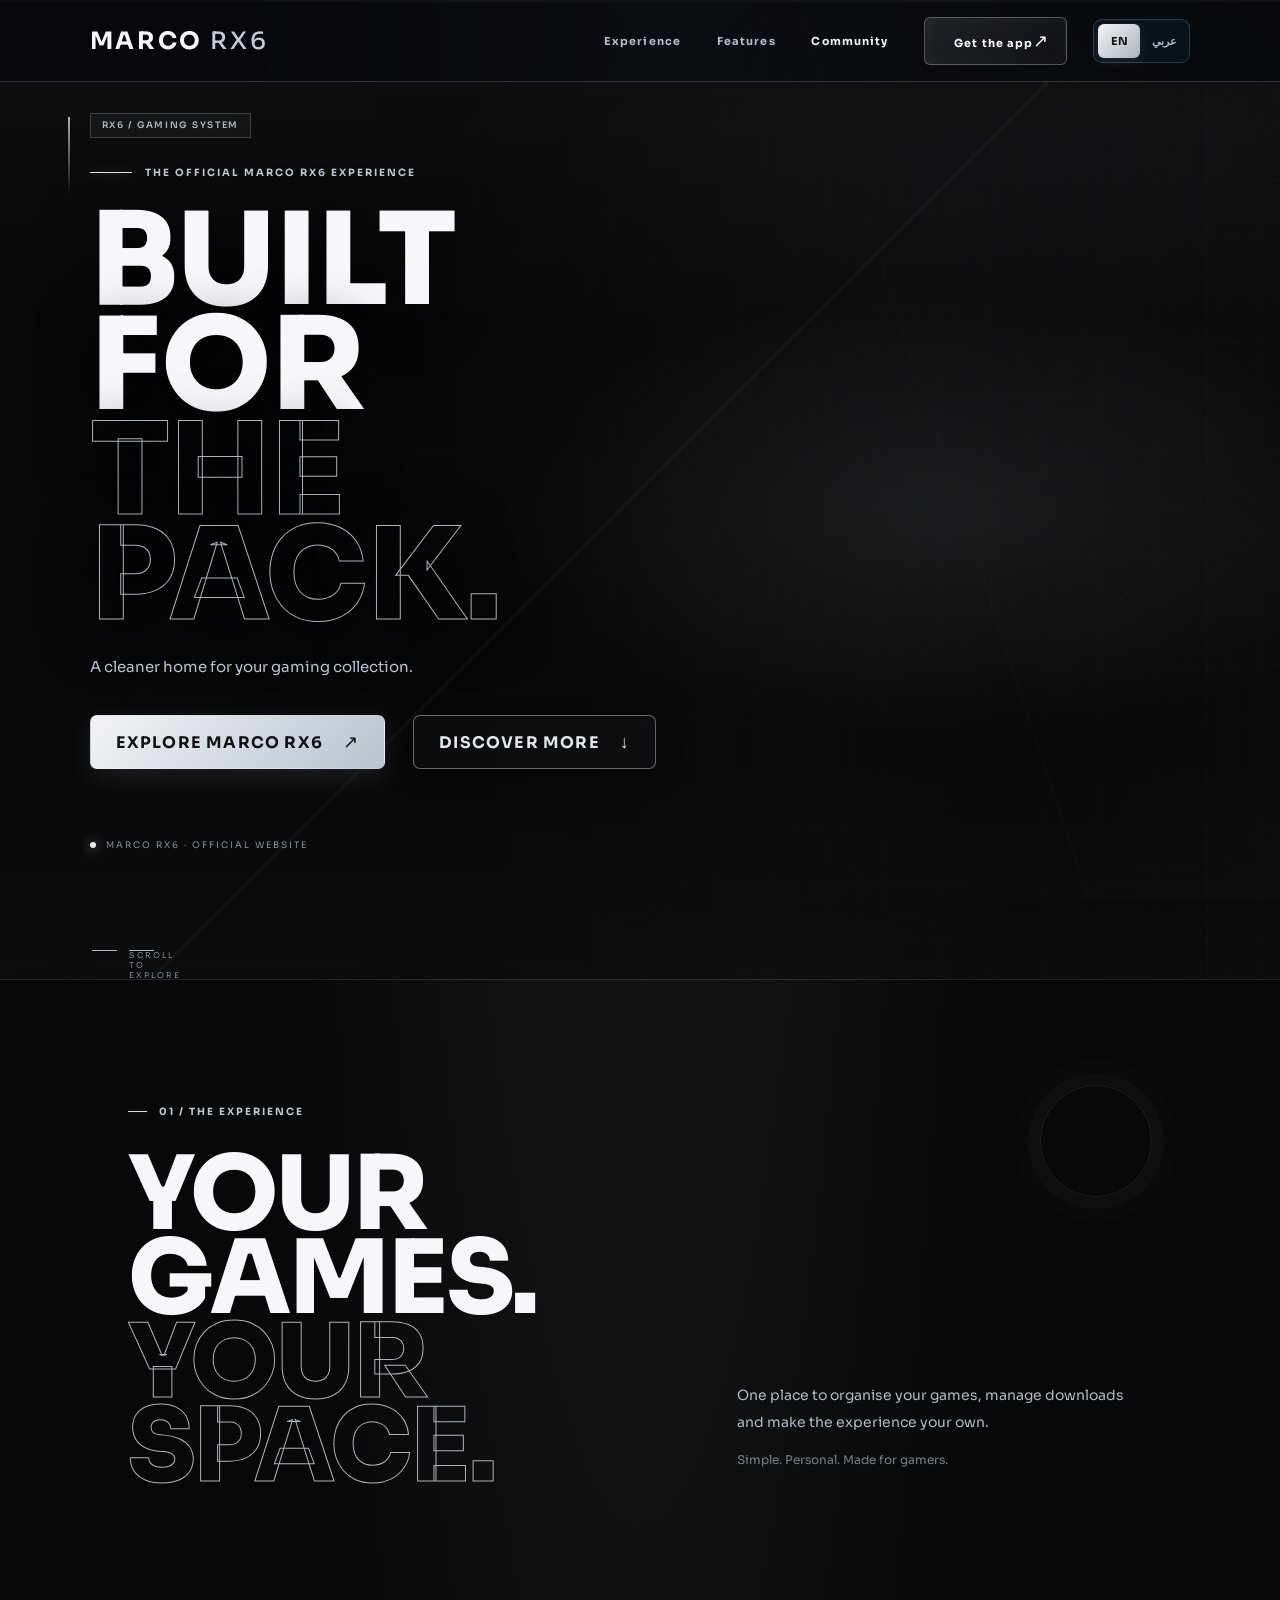
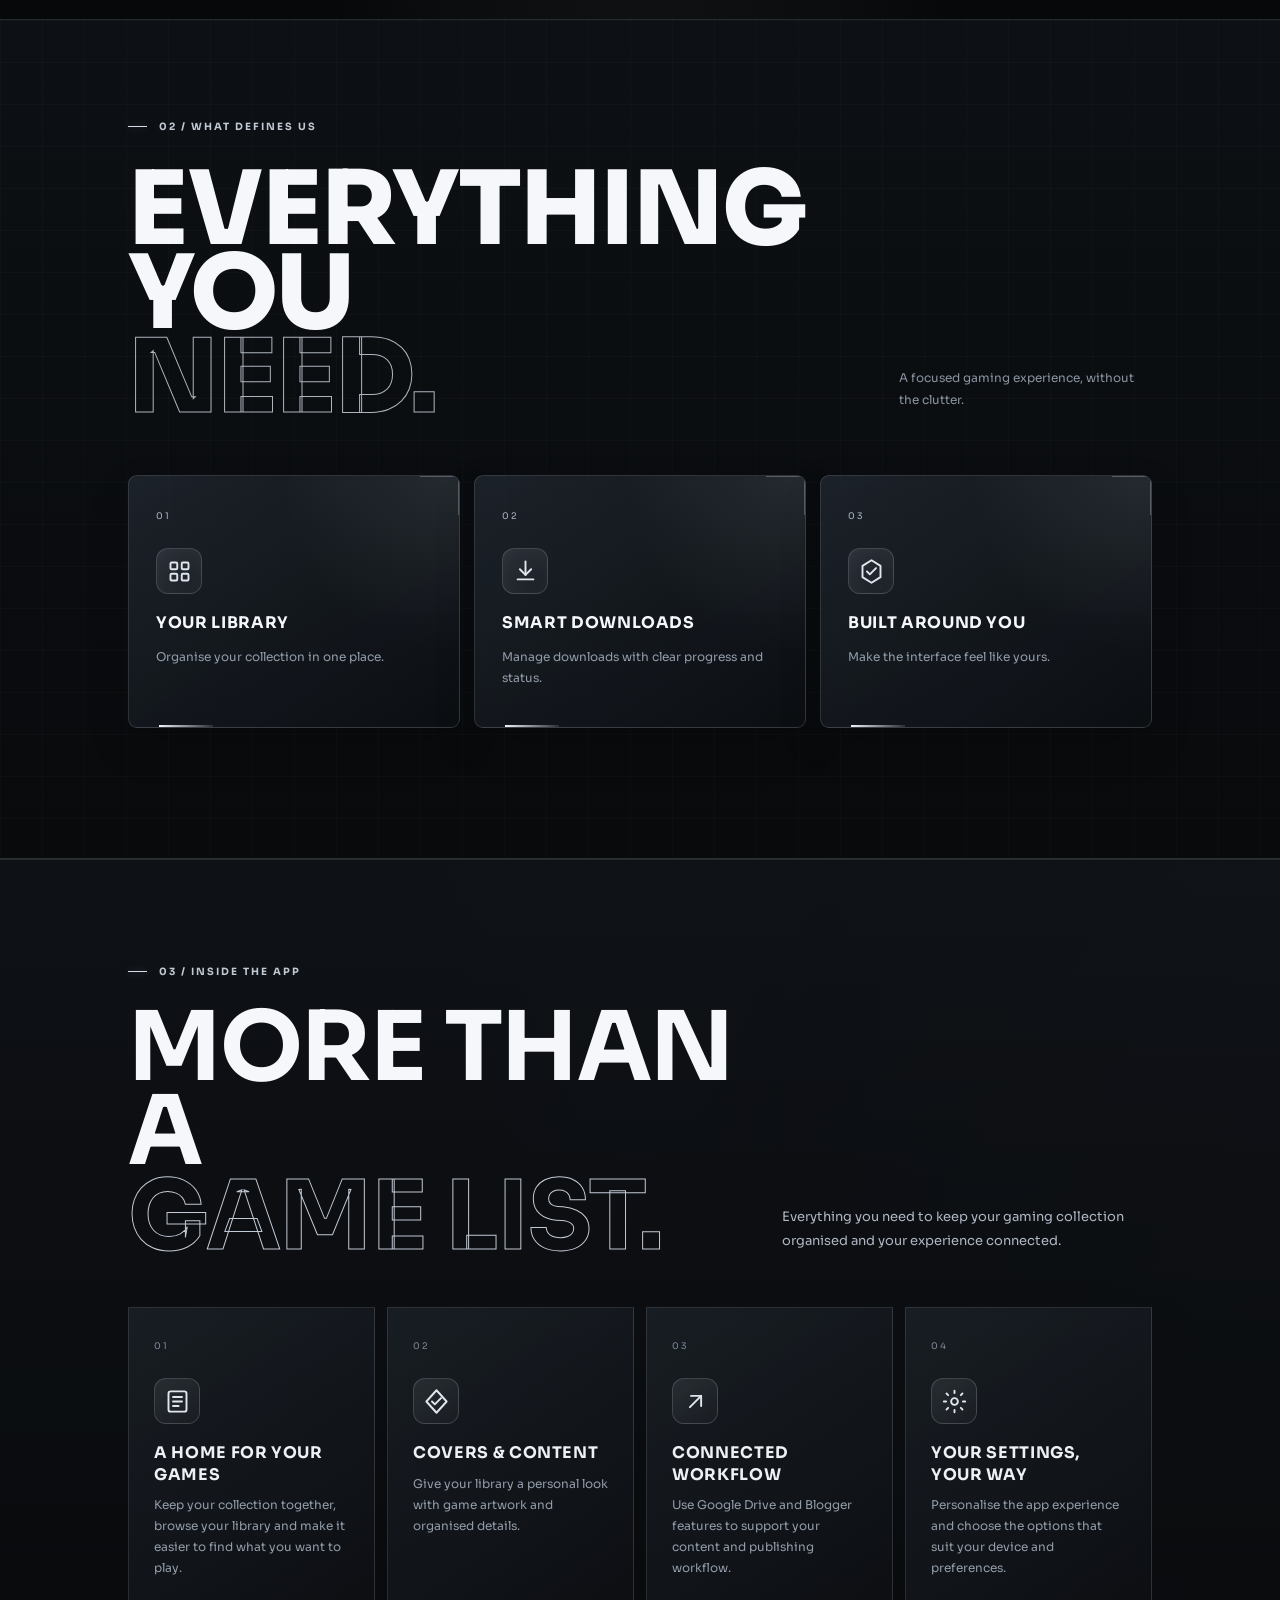
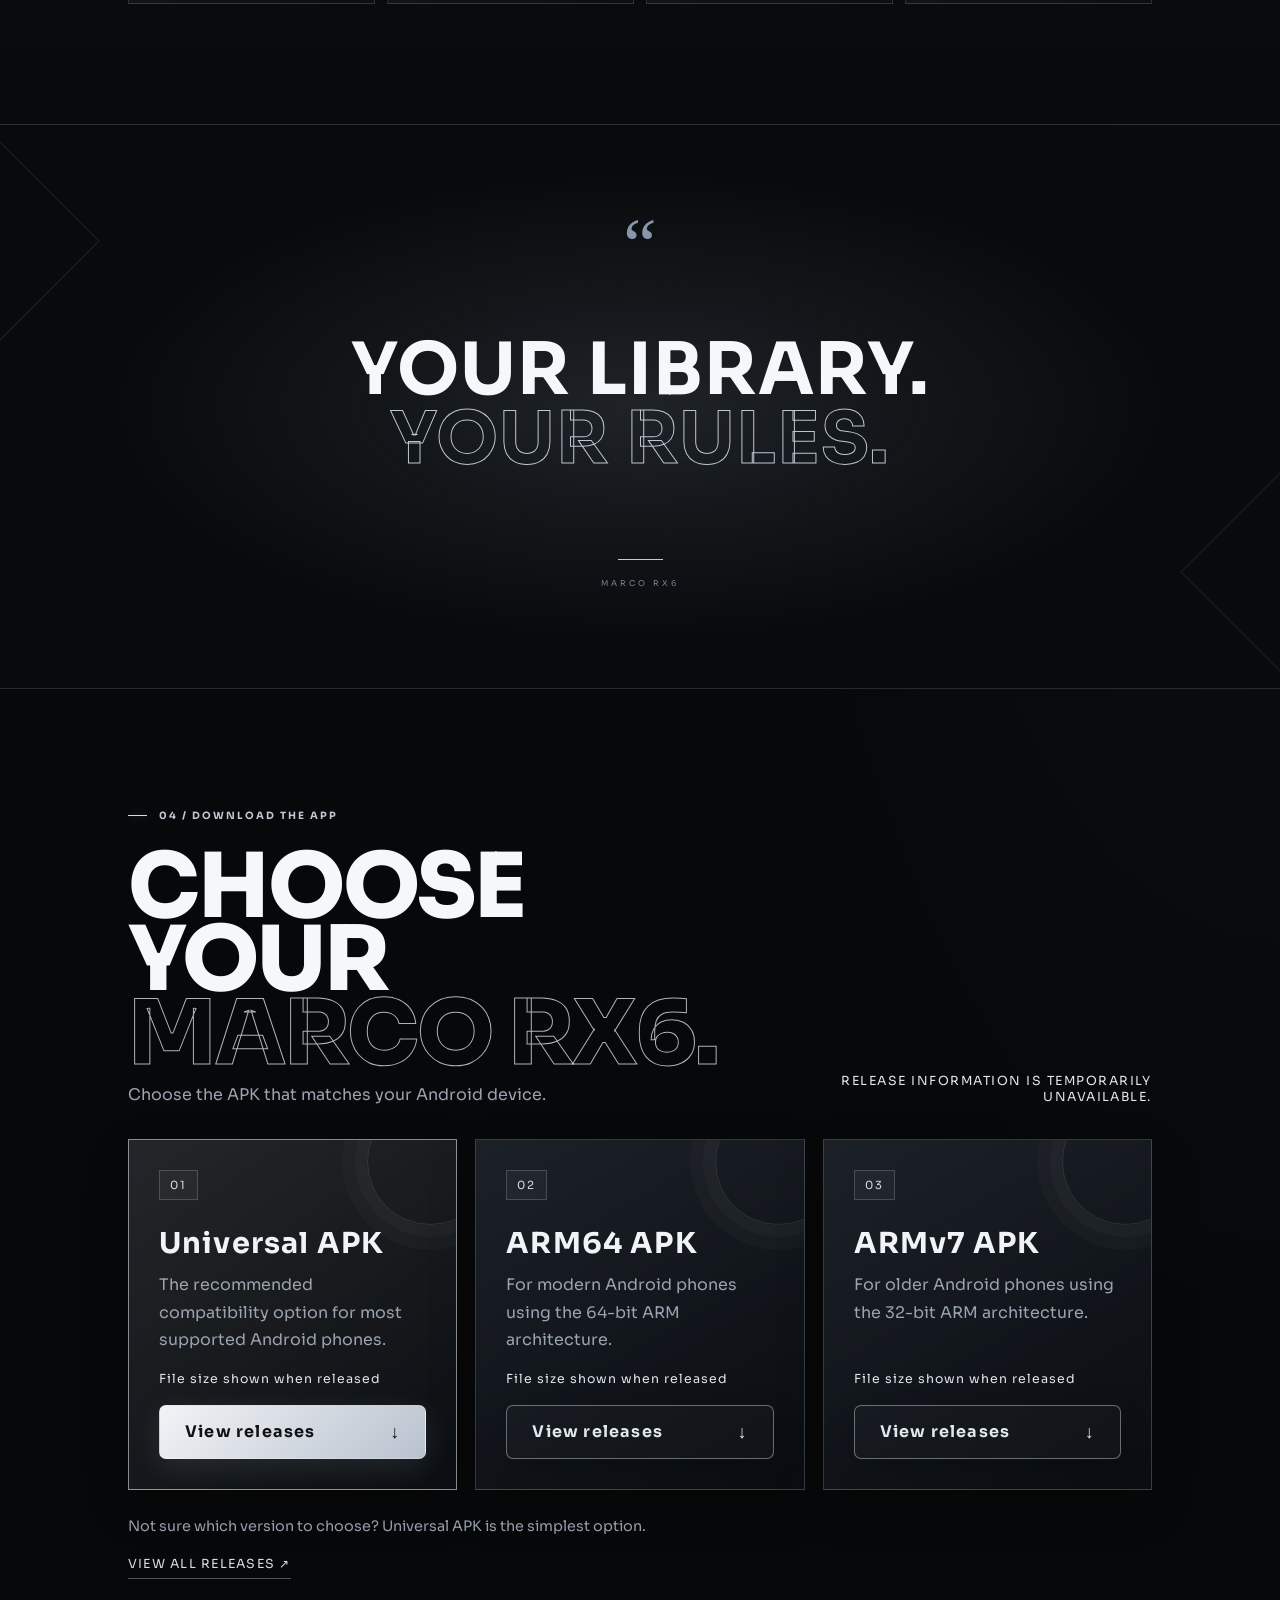
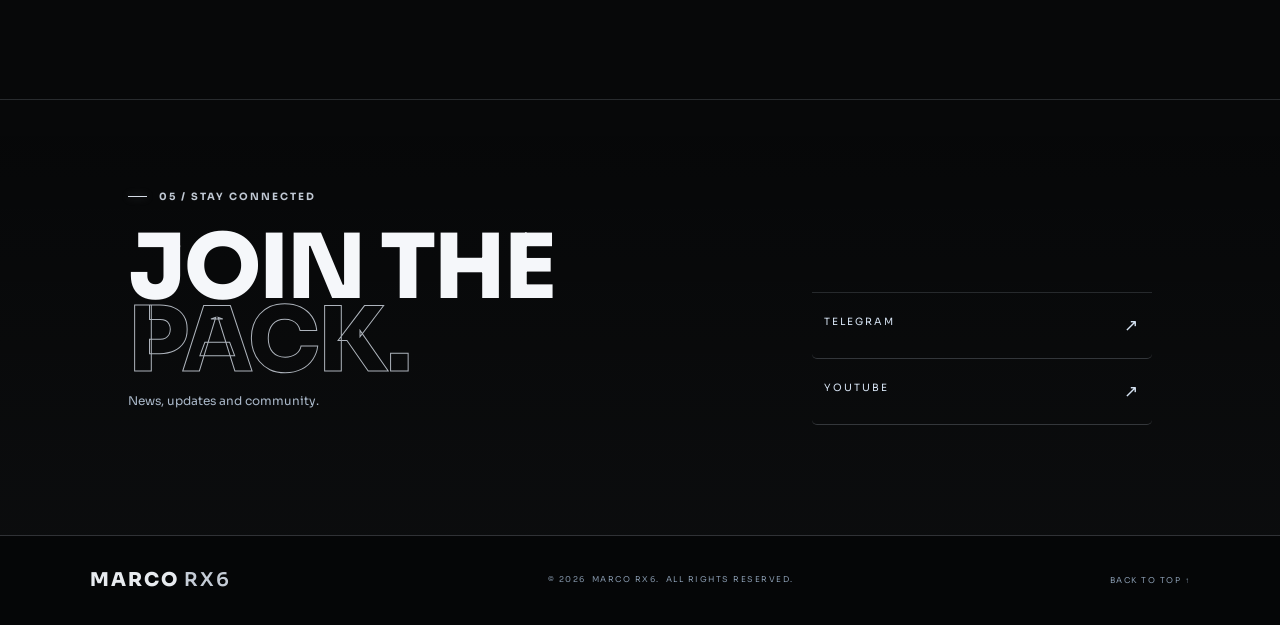
==== commit 4add788f: "Refresh stylesheet cache for silver lightning effect" ====
--- a/index.html
+++ b/index.html
@@ -12,7 +12,7 @@
   <link rel="preconnect" href="https://fonts.googleapis.com">
   <link rel="preconnect" href="https://fonts.gstatic.com" crossorigin>
   <link href="https://fonts.googleapis.com/css2?family=IBM+Plex+Sans+Arabic:wght@400;500;600;700&family=Sora:wght@400;500;600;700;800&display=swap" rel="stylesheet">
-  <link rel="stylesheet" href="styles.css?v=20261117-21">
+  <link rel="stylesheet" href="styles.css?v=20261117-24">
   <script src="script.js?v=20261117-13" defer></script>
 </head>
 <body>
--- a/styles.css
+++ b/styles.css
@@ -1414,12 +1414,18 @@
 }
 
 
-/* Performance pass: reduce continuously painted effects and expensive filters. */
+/* Performance pass: keep silver lightning as brief, low-cost flashes. */
 .grain{display:none!important}
 body::after{
-  animation:none!important;
+  animation:stormFlash 12s steps(1,end) infinite!important;
   filter:none!important;
-  opacity:.09!important;
+  opacity:.10!important;
+}
+@keyframes stormFlash{
+  0%,72%,76%,100%{opacity:.10}
+  73%{opacity:.30}
+  74%{opacity:.12}
+  75%{opacity:.24}
 }
 .wolf-art{animation:none!important}
 .wolf-art-image{filter:none!important}
@@ -1495,3 +1501,43 @@
   body::after,.wolf-art{animation:none!important}
   .reveal,.feature-card,.detail-card,.download-card{transition:none!important}
 }
+
+
+/* Reduce the oversized gap above the Arabic hero introduction. */
+html[dir="rtl"] .hero{
+  align-items:flex-start;
+  padding-top:34px;
+}
+html[dir="rtl"] .hero-copy:before{
+  margin-bottom:10px;
+}
+html[dir="rtl"] .hero h1{
+  margin-top:12px;
+}
+@media(max-width:850px){
+  html[dir="rtl"] .hero{
+    padding-top:28px;
+  }
+}
+@media(max-width:600px){
+  html[dir="rtl"] .hero{
+    min-height:650px;
+    padding:22px 18px 60px;
+  }
+  html[dir="rtl"] .hero-copy:before{
+    margin-bottom:8px;
+  }
+  html[dir="rtl"] .hero h1{
+    margin-top:10px;
+  }
+}
+
+
+/* Remove the excess empty space below the Arabic hero copy on phones. */
+@media(max-width:600px){
+  html[dir="rtl"] .hero{
+    min-height:0;
+    height:auto;
+    padding-bottom:92px;
+  }
+}
